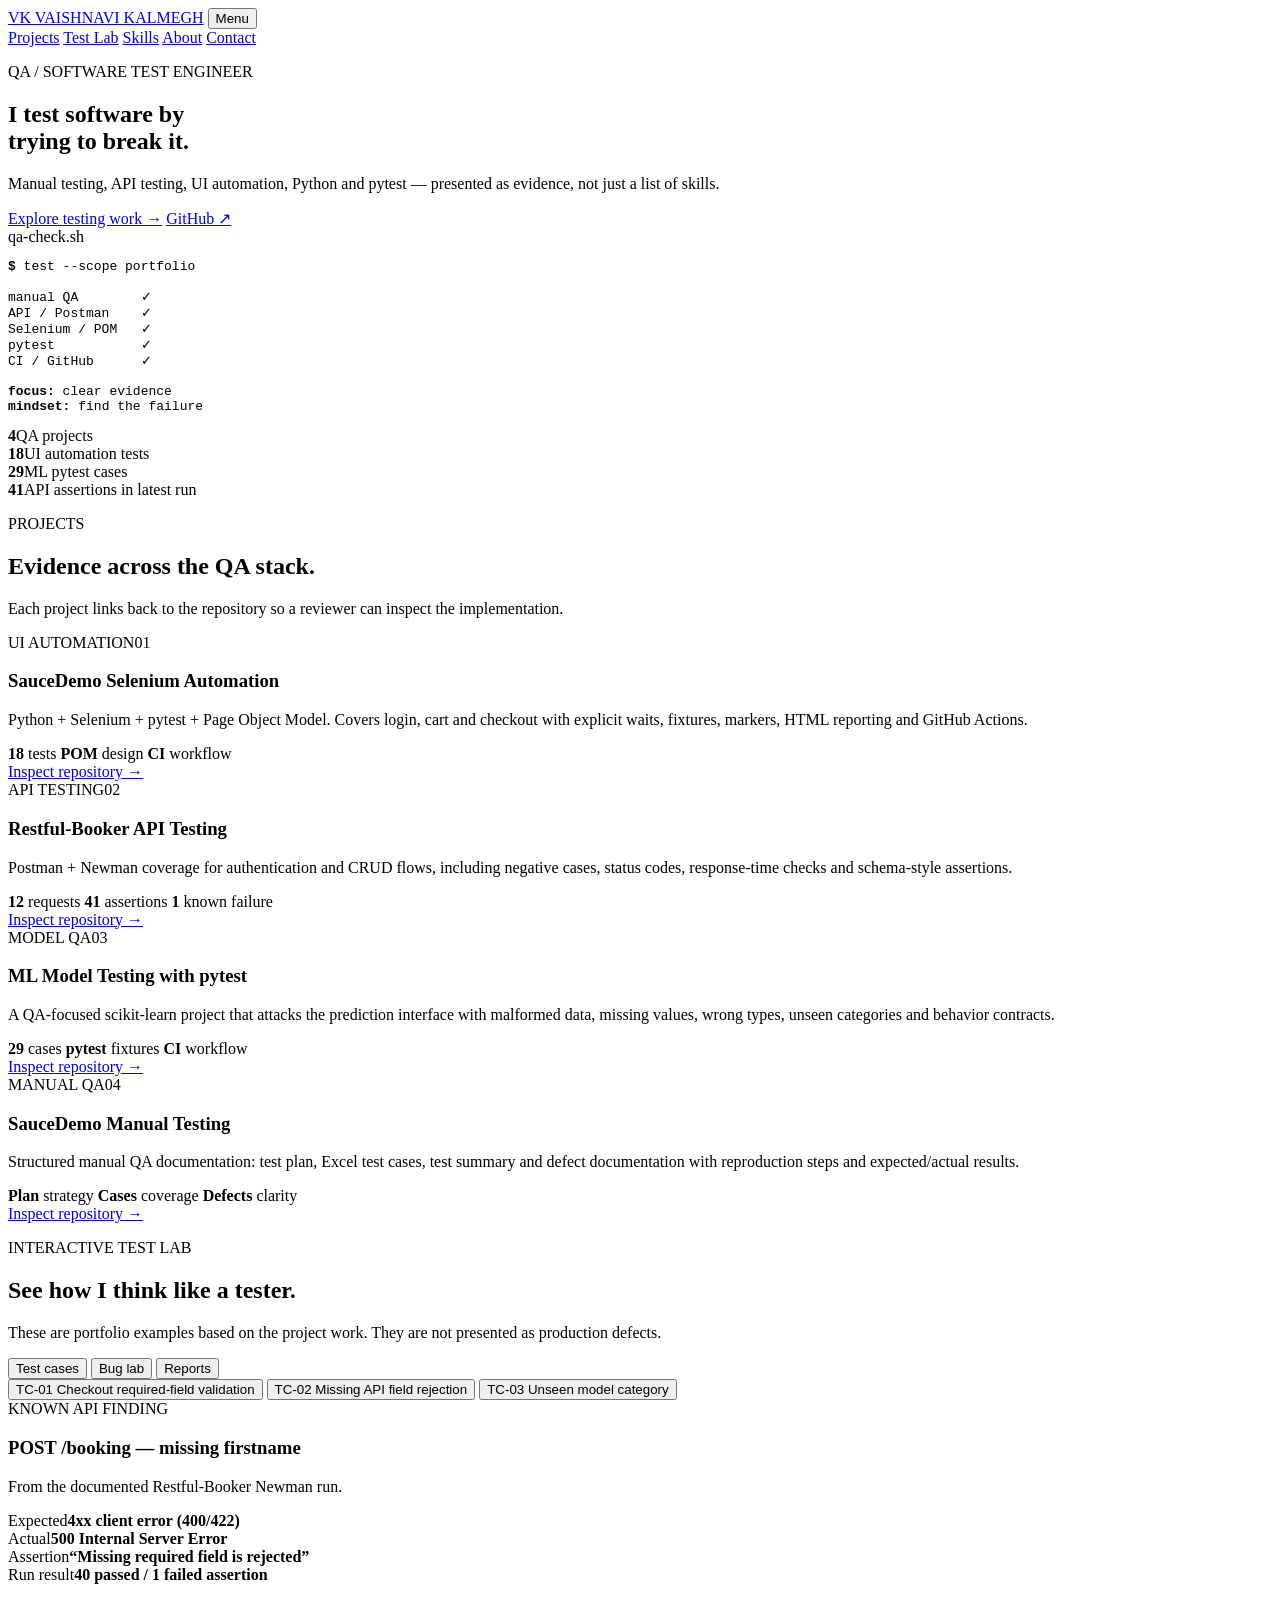
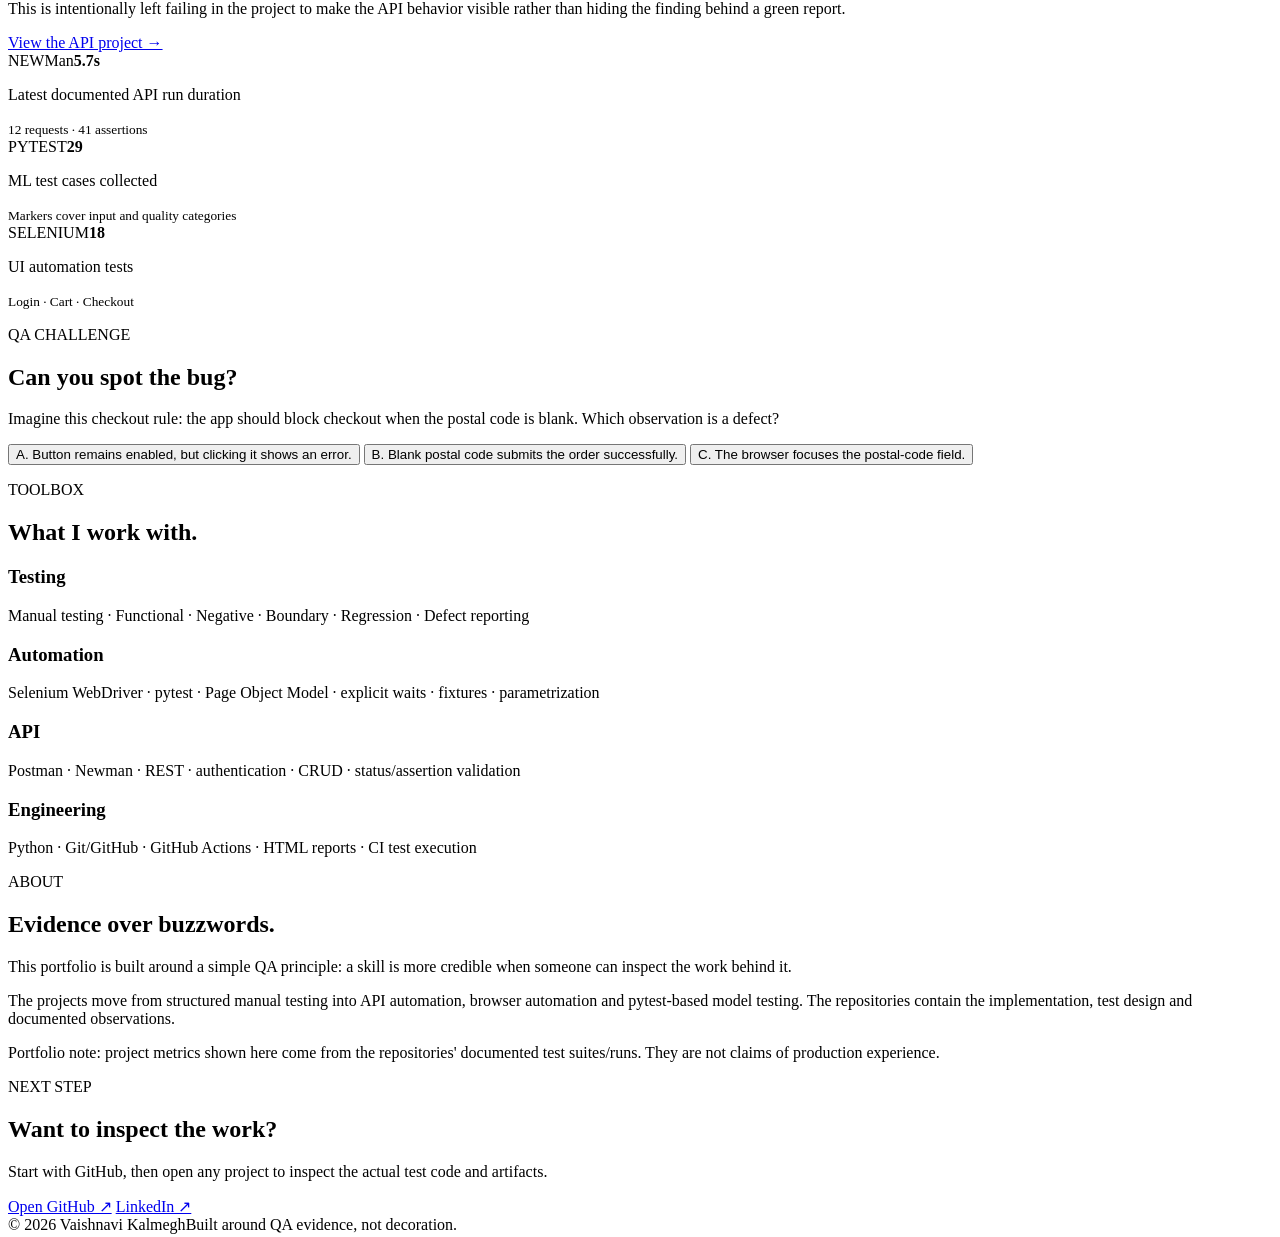
==== index.html @ 083895dd "Build interactive QA portfolio: add index.html" ====
<!doctype html>
<html lang="en">
<head>
  <meta charset="utf-8">
  <meta name="viewport" content="width=device-width, initial-scale=1">
  <meta name="description" content="Vaishnavi Kalmegh — QA / Software Test Engineer portfolio. Manual testing, API testing, Selenium, Python and pytest.">
  <title>Vaishnavi Kalmegh | QA Engineer</title>
  <link rel="stylesheet" href="styles.css">
</head>
<body>
  <header class="site-header">
    <a class="brand" href="#top" aria-label="Vaishnavi Kalmegh home"><span>VK</span> VAISHNAVI KALMEGH</a>
    <button class="nav-toggle" aria-expanded="false" aria-controls="nav">Menu</button>
    <nav id="nav" class="nav">
      <a href="#projects">Projects</a>
      <a href="#test-lab">Test Lab</a>
      <a href="#skills">Skills</a>
      <a href="#about">About</a>
      <a href="#contact">Contact</a>
    </nav>
  </header>

  <main id="top">
    <section class="hero section">
      <div class="hero-copy">
        <p class="eyebrow">QA / SOFTWARE TEST ENGINEER</p>
        <h1>I test software by<br><span>trying to break it.</span></h1>
        <p class="lead">Manual testing, API testing, UI automation, Python and pytest — presented as evidence, not just a list of skills.</p>
        <div class="actions">
          <a class="btn primary" href="#projects">Explore testing work <span>→</span></a>
          <a class="btn ghost" href="https://github.com/vaishnavi-kalmegh" target="_blank" rel="noreferrer">GitHub ↗</a>
        </div>
      </div>
      <div class="terminal-card">
        <div class="terminal-bar"><i></i><i></i><i></i><span>qa-check.sh</span></div>
        <pre><code><b>$</b> test --scope portfolio

manual QA        ✓
API / Postman    ✓
Selenium / POM   ✓
pytest           ✓
CI / GitHub      ✓

<b>focus:</b> clear evidence
<b>mindset:</b> find the failure</code></pre>
      </div>
    </section>

    <section class="stats section" aria-label="Portfolio metrics">
      <div class="stat"><strong>4</strong><span>QA projects</span></div>
      <div class="stat"><strong>18</strong><span>UI automation tests</span></div>
      <div class="stat"><strong>29</strong><span>ML pytest cases</span></div>
      <div class="stat"><strong>41</strong><span>API assertions in latest run</span></div>
    </section>

    <section id="projects" class="section">
      <div class="section-heading">
        <div><p class="eyebrow">PROJECTS</p><h2>Evidence across the QA stack.</h2></div>
        <p>Each project links back to the repository so a reviewer can inspect the implementation.</p>
      </div>
      <div class="project-grid">
        <article class="project-card featured">
          <div class="card-top"><span class="tag">UI AUTOMATION</span><span class="number">01</span></div>
          <h3>SauceDemo Selenium Automation</h3>
          <p>Python + Selenium + pytest + Page Object Model. Covers login, cart and checkout with explicit waits, fixtures, markers, HTML reporting and GitHub Actions.</p>
          <div class="mini-metrics"><b>18</b> tests <b>POM</b> design <b>CI</b> workflow</div>
          <a href="https://github.com/vaishnavi-kalmegh/saucedemo-selenium-automation" target="_blank" rel="noreferrer">Inspect repository →</a>
        </article>
        <article class="project-card">
          <div class="card-top"><span class="tag">API TESTING</span><span class="number">02</span></div>
          <h3>Restful-Booker API Testing</h3>
          <p>Postman + Newman coverage for authentication and CRUD flows, including negative cases, status codes, response-time checks and schema-style assertions.</p>
          <div class="mini-metrics"><b>12</b> requests <b>41</b> assertions <b>1</b> known failure</div>
          <a href="https://github.com/vaishnavi-kalmegh/restful-booker-api-testing" target="_blank" rel="noreferrer">Inspect repository →</a>
        </article>
        <article class="project-card">
          <div class="card-top"><span class="tag">MODEL QA</span><span class="number">03</span></div>
          <h3>ML Model Testing with pytest</h3>
          <p>A QA-focused scikit-learn project that attacks the prediction interface with malformed data, missing values, wrong types, unseen categories and behavior contracts.</p>
          <div class="mini-metrics"><b>29</b> cases <b>pytest</b> fixtures <b>CI</b> workflow</div>
          <a href="https://github.com/vaishnavi-kalmegh/ml-model-testing-pytest" target="_blank" rel="noreferrer">Inspect repository →</a>
        </article>
        <article class="project-card">
          <div class="card-top"><span class="tag">MANUAL QA</span><span class="number">04</span></div>
          <h3>SauceDemo Manual Testing</h3>
          <p>Structured manual QA documentation: test plan, Excel test cases, test summary and defect documentation with reproduction steps and expected/actual results.</p>
          <div class="mini-metrics"><b>Plan</b> strategy <b>Cases</b> coverage <b>Defects</b> clarity</div>
          <a href="https://github.com/vaishnavi-kalmegh/saucedemo-manual-testing" target="_blank" rel="noreferrer">Inspect repository →</a>
        </article>
      </div>
    </section>

    <section id="test-lab" class="section lab">
      <div class="section-heading">
        <div><p class="eyebrow">INTERACTIVE TEST LAB</p><h2>See how I think like a tester.</h2></div>
        <p>These are portfolio examples based on the project work. They are not presented as production defects.</p>
      </div>
      <div class="lab-controls" role="tablist" aria-label="Test lab categories">
        <button class="lab-tab active" data-panel="cases" role="tab" aria-selected="true">Test cases</button>
        <button class="lab-tab" data-panel="bugs" role="tab" aria-selected="false">Bug lab</button>
        <button class="lab-tab" data-panel="reports" role="tab" aria-selected="false">Reports</button>
      </div>
      <div id="cases" class="lab-panel active" role="tabpanel">
        <div class="case-layout">
          <div class="case-list">
            <button class="case-item active" data-case="checkout"><span>TC-01</span> Checkout required-field validation</button>
            <button class="case-item" data-case="api"><span>TC-02</span> Missing API field rejection</button>
            <button class="case-item" data-case="unseen"><span>TC-03</span> Unseen model category</button>
          </div>
          <div class="case-detail" id="case-detail"></div>
        </div>
      </div>
      <div id="bugs" class="lab-panel" role="tabpanel">
        <div class="bug-card">
          <div class="severity">KNOWN API FINDING</div>
          <h3>POST /booking — missing firstname</h3>
          <p class="muted">From the documented Restful-Booker Newman run.</p>
          <div class="bug-grid">
            <div><span>Expected</span><strong>4xx client error (400/422)</strong></div>
            <div><span>Actual</span><strong>500 Internal Server Error</strong></div>
            <div><span>Assertion</span><strong>“Missing required field is rejected”</strong></div>
            <div><span>Run result</span><strong>40 passed / 1 failed assertion</strong></div>
          </div>
          <p>This is intentionally left failing in the project to make the API behavior visible rather than hiding the finding behind a green report.</p>
          <a href="https://github.com/vaishnavi-kalmegh/restful-booker-api-testing" target="_blank" rel="noreferrer">View the API project →</a>
        </div>
      </div>
      <div id="reports" class="lab-panel" role="tabpanel">
        <div class="report-grid">
          <div class="report-card"><span class="tag">NEWMan</span><strong>5.7s</strong><p>Latest documented API run duration</p><small>12 requests · 41 assertions</small></div>
          <div class="report-card"><span class="tag">PYTEST</span><strong>29</strong><p>ML test cases collected</p><small>Markers cover input and quality categories</small></div>
          <div class="report-card"><span class="tag">SELENIUM</span><strong>18</strong><p>UI automation tests</p><small>Login · Cart · Checkout</small></div>
        </div>
      </div>
    </section>

    <section id="challenge" class="section challenge">
      <div class="challenge-copy">
        <p class="eyebrow">QA CHALLENGE</p>
        <h2>Can you spot the bug?</h2>
        <p>Imagine this checkout rule: the app should block checkout when the postal code is blank. Which observation is a defect?</p>
      </div>
      <div class="challenge-box">
        <button class="choice" data-answer="wrong">A. Button remains enabled, but clicking it shows an error.</button>
        <button class="choice" data-answer="right">B. Blank postal code submits the order successfully.</button>
        <button class="choice" data-answer="wrong">C. The browser focuses the postal-code field.</button>
        <div id="challenge-result" class="challenge-result" aria-live="polite"></div>
      </div>
    </section>

    <section id="skills" class="section skills">
      <div class="section-heading"><div><p class="eyebrow">TOOLBOX</p><h2>What I work with.</h2></div></div>
      <div class="skill-grid">
        <div><h3>Testing</h3><p>Manual testing · Functional · Negative · Boundary · Regression · Defect reporting</p></div>
        <div><h3>Automation</h3><p>Selenium WebDriver · pytest · Page Object Model · explicit waits · fixtures · parametrization</p></div>
        <div><h3>API</h3><p>Postman · Newman · REST · authentication · CRUD · status/assertion validation</p></div>
        <div><h3>Engineering</h3><p>Python · Git/GitHub · GitHub Actions · HTML reports · CI test execution</p></div>
      </div>
    </section>

    <section id="about" class="section about">
      <div><p class="eyebrow">ABOUT</p><h2>Evidence over buzzwords.</h2></div>
      <div class="about-copy">
        <p>This portfolio is built around a simple QA principle: a skill is more credible when someone can inspect the work behind it.</p>
        <p>The projects move from structured manual testing into API automation, browser automation and pytest-based model testing. The repositories contain the implementation, test design and documented observations.</p>
        <p class="note">Portfolio note: project metrics shown here come from the repositories' documented test suites/runs. They are not claims of production experience.</p>
      </div>
    </section>

    <section id="contact" class="section contact">
      <p class="eyebrow">NEXT STEP</p>
      <h2>Want to inspect the work?</h2>
      <p>Start with GitHub, then open any project to inspect the actual test code and artifacts.</p>
      <div class="actions">
        <a class="btn primary" href="https://github.com/vaishnavi-kalmegh" target="_blank" rel="noreferrer">Open GitHub ↗</a>
        <a class="btn ghost" href="https://www.linkedin.com/in/vaishnavi-kalmegh" target="_blank" rel="noreferrer">LinkedIn ↗</a>
      </div>
    </section>
  </main>

  <footer><span>© 2026 Vaishnavi Kalmegh</span><span>Built around QA evidence, not decoration.</span></footer>
  <script src="script.js"></script>
</body>
</html>
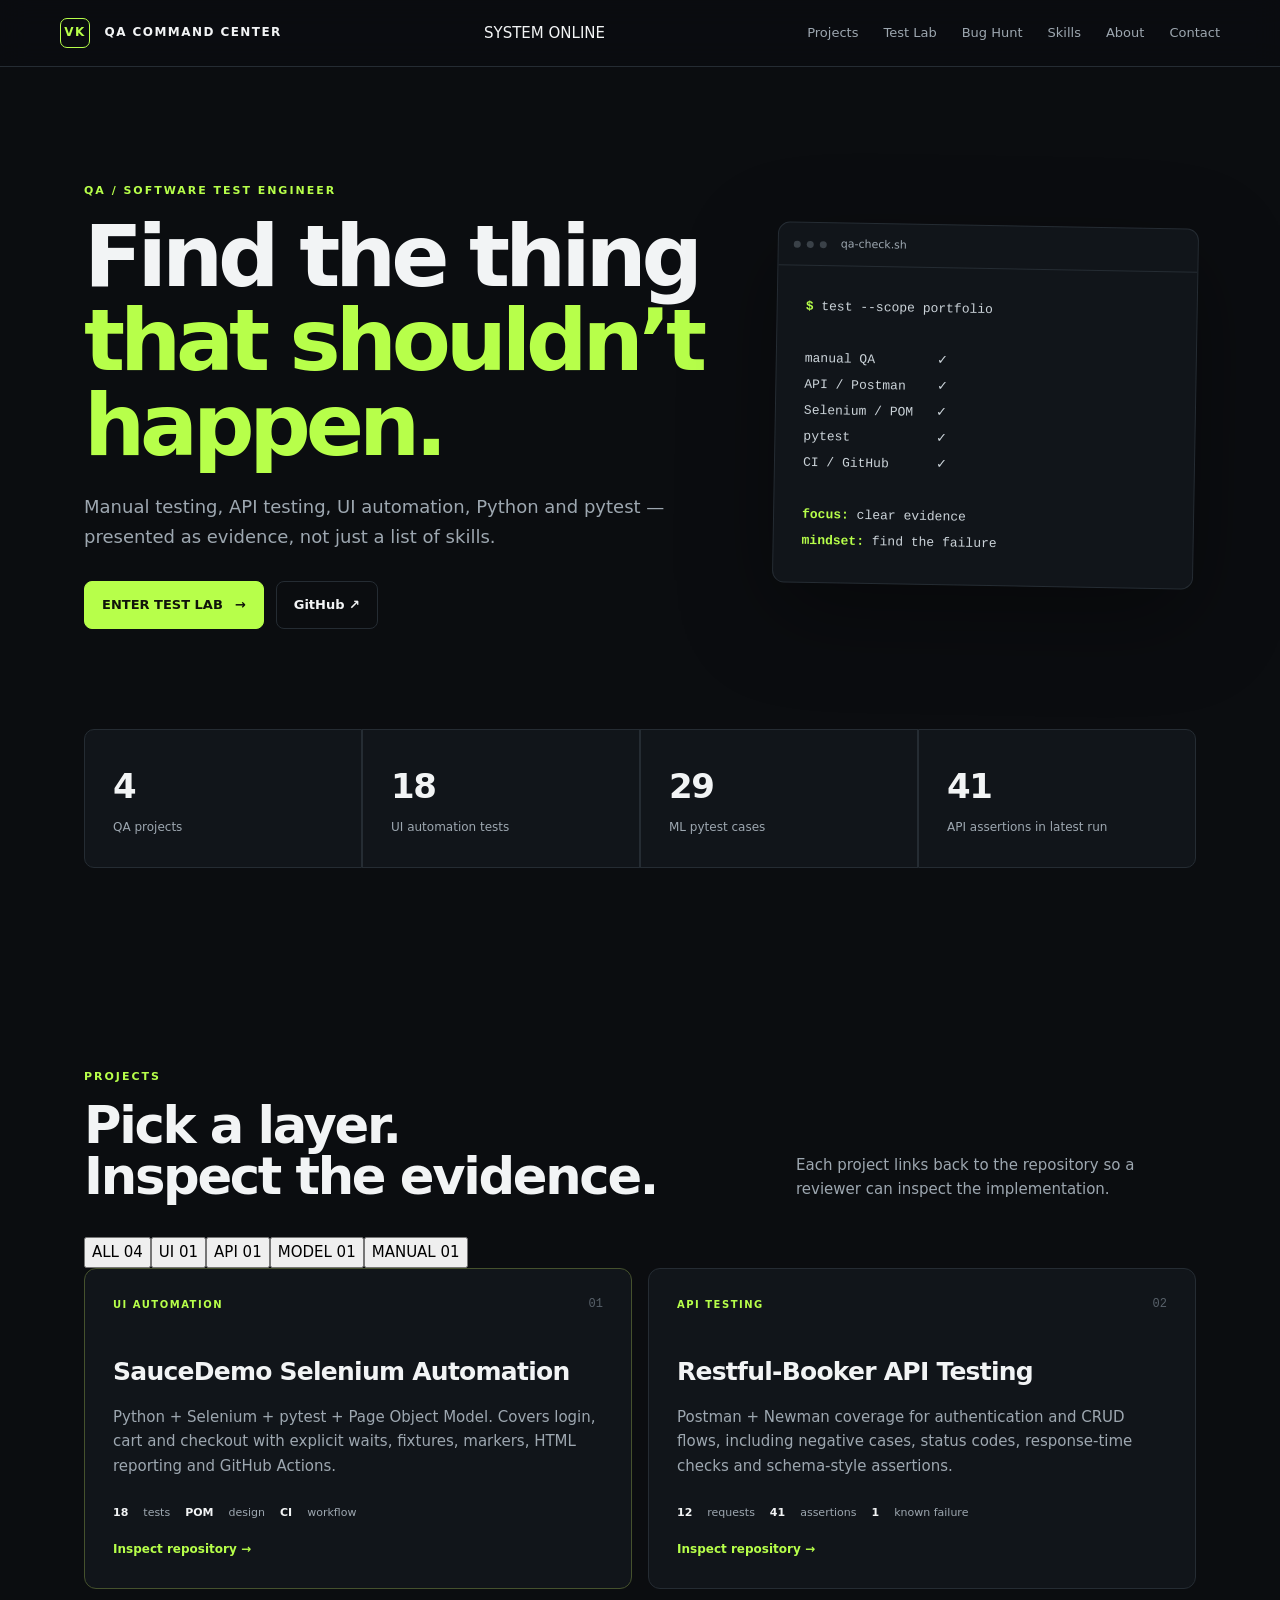
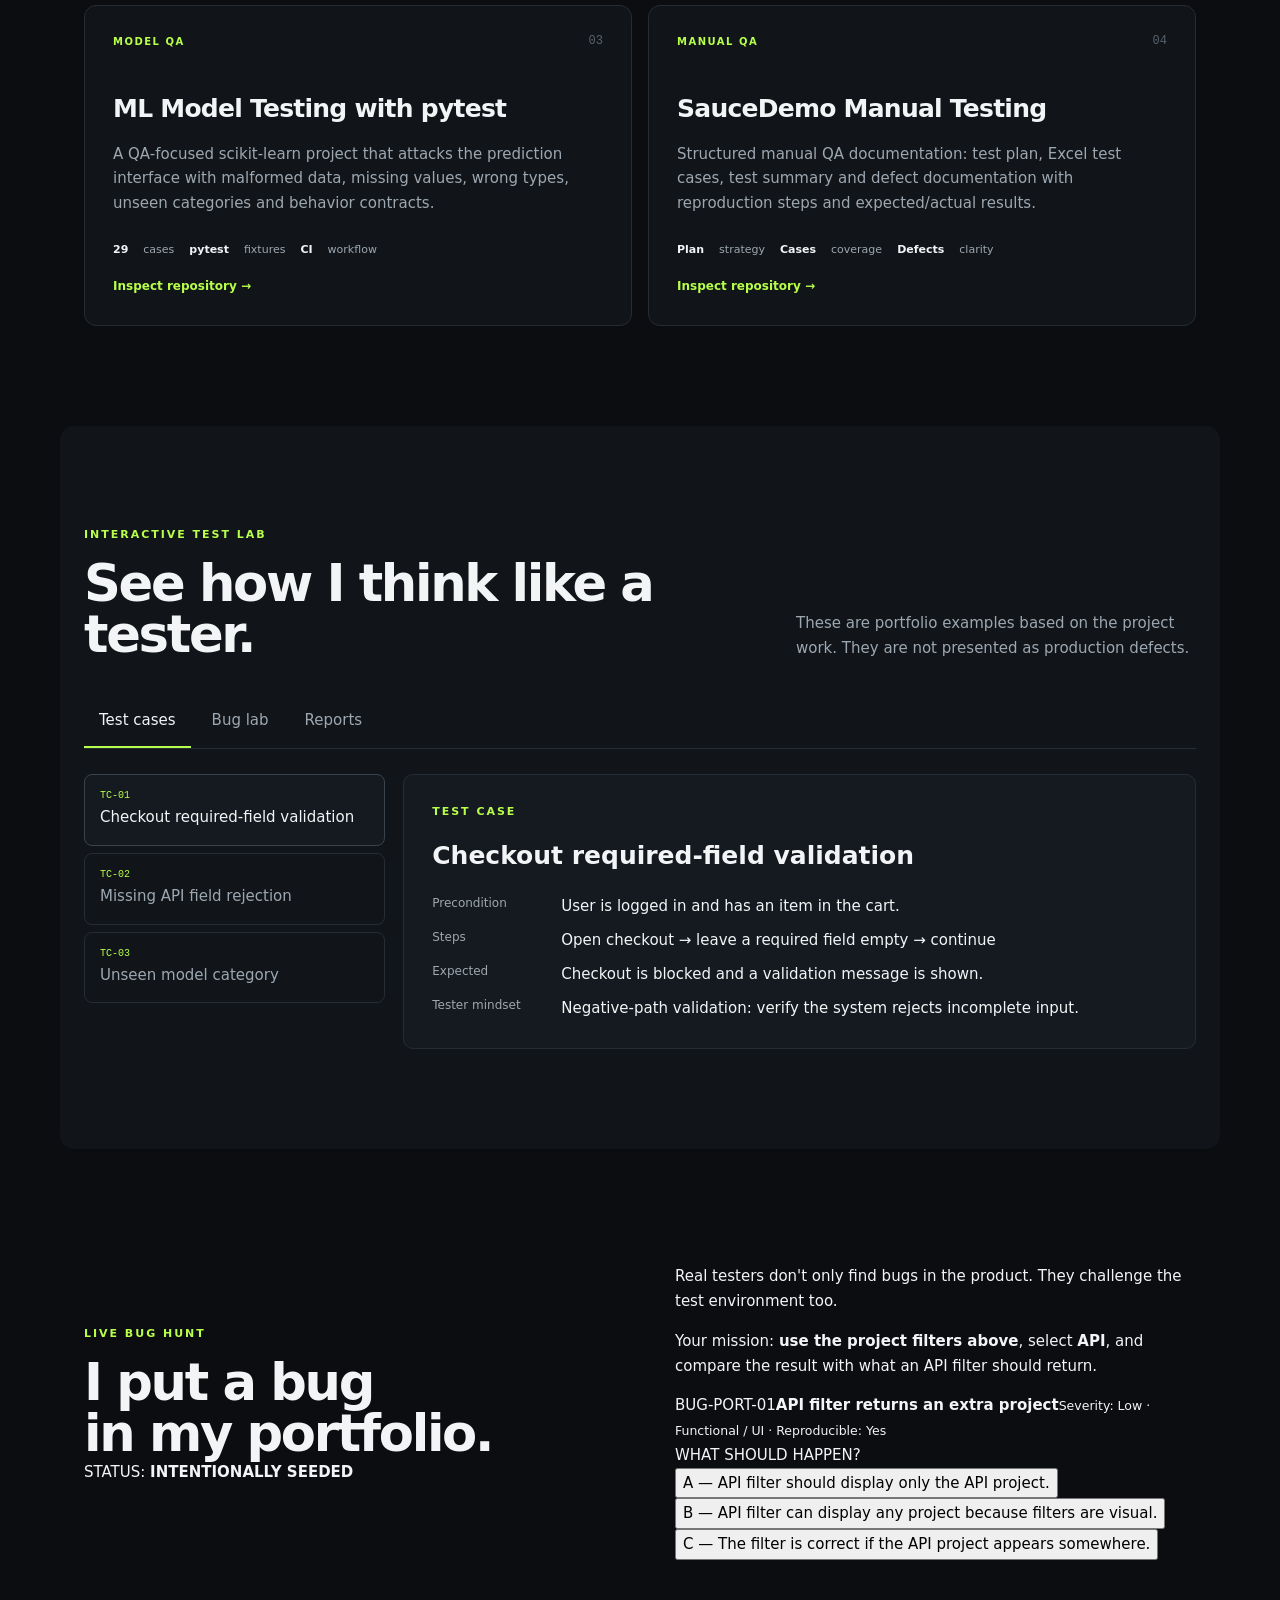
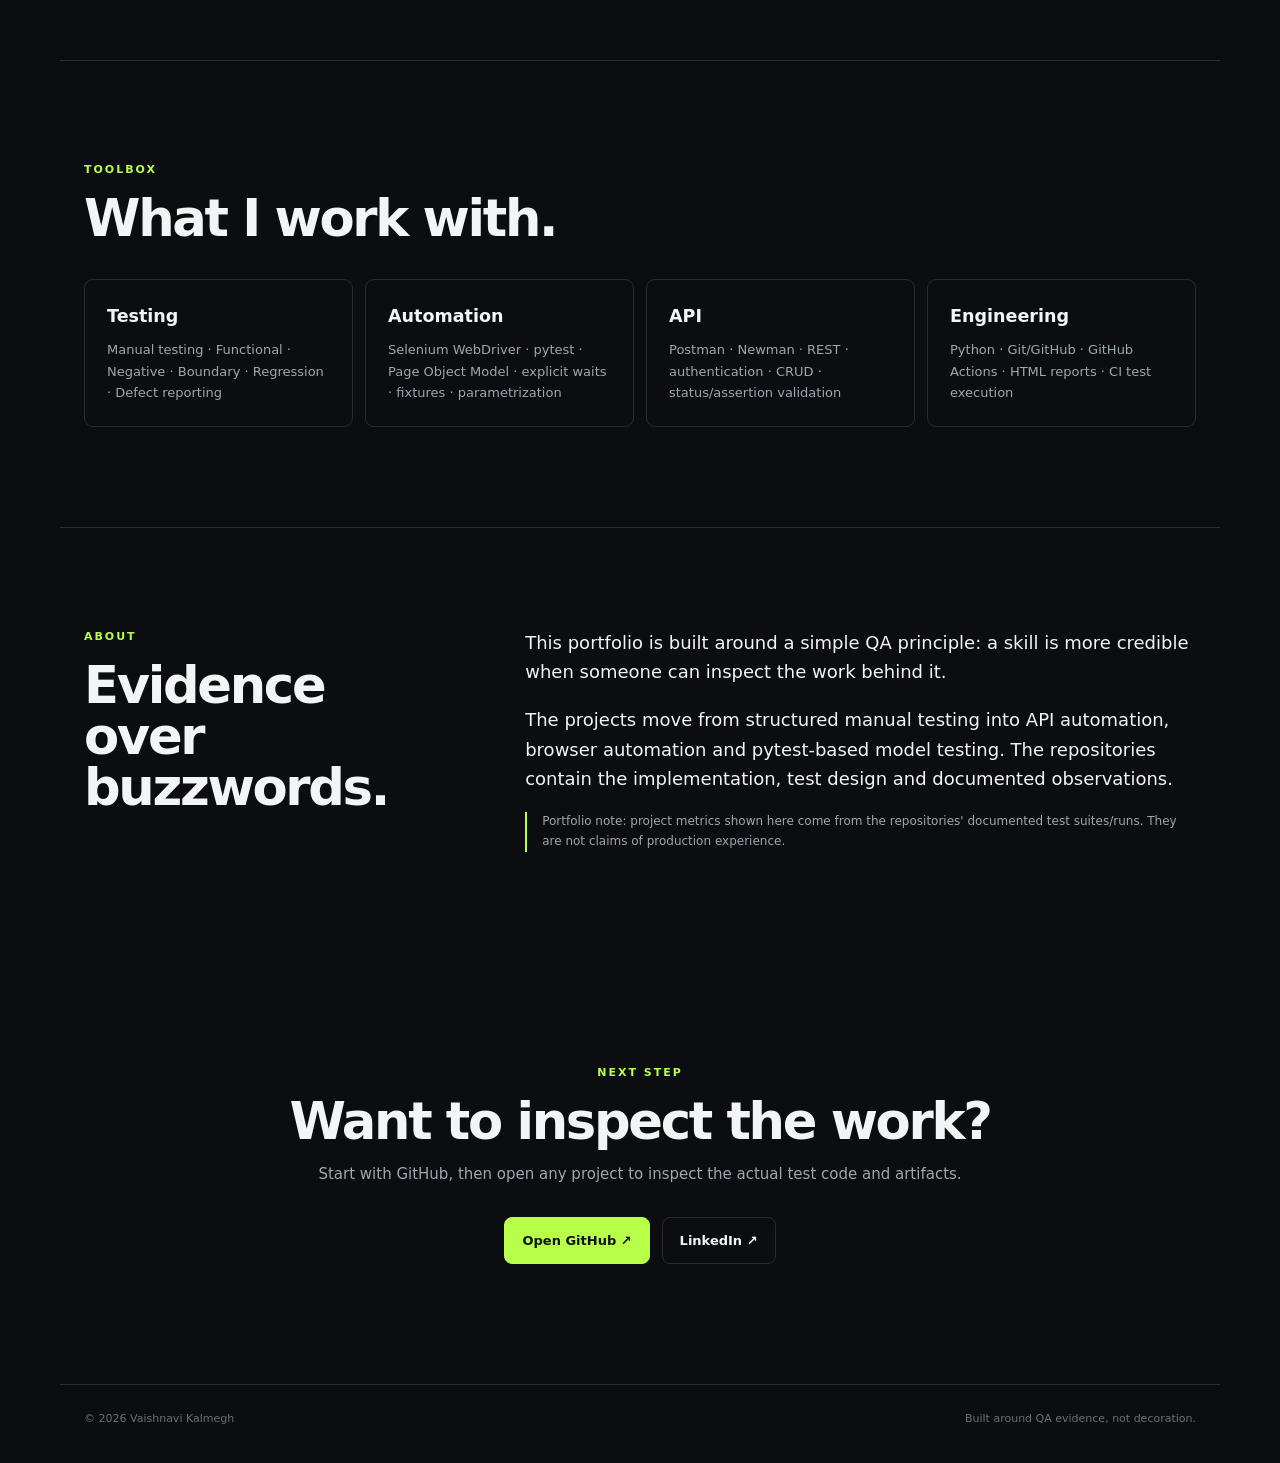
==== commit 40edba12: "Turn portfolio into interactive QA command center" ====
--- a/index.html
+++ b/index.html
@@ -4,16 +4,16 @@
   <meta charset="utf-8">
   <meta name="viewport" content="width=device-width, initial-scale=1">
   <meta name="description" content="Vaishnavi Kalmegh — QA / Software Test Engineer portfolio. Manual testing, API testing, Selenium, Python and pytest.">
-  <title>Vaishnavi Kalmegh | QA Engineer</title>
+  <title>VK // QA Command Center</title><link rel="preconnect" href="https://fonts.googleapis.com"><link rel="preconnect" href="https://fonts.gstatic.com" crossorigin><link href="https://fonts.googleapis.com/css2?family=IBM+Plex+Mono:wght@400;500;600&family=Space+Grotesk:wght@400;500;600;700&display=swap" rel="stylesheet">
   <link rel="stylesheet" href="styles.css">
 </head>
 <body>
   <header class="site-header">
-    <a class="brand" href="#top" aria-label="Vaishnavi Kalmegh home"><span>VK</span> VAISHNAVI KALMEGH</a>
+    <a class="brand" href="#top" aria-label="Vaishnavi Kalmegh home"><span>VK</span> QA COMMAND CENTER</a><div class="status"><i></i> SYSTEM ONLINE</div>
     <button class="nav-toggle" aria-expanded="false" aria-controls="nav">Menu</button>
     <nav id="nav" class="nav">
       <a href="#projects">Projects</a>
-      <a href="#test-lab">Test Lab</a>
+      <a href="#test-lab">Test Lab</a><a href="#bug-hunt">Bug Hunt</a>
       <a href="#skills">Skills</a>
       <a href="#about">About</a>
       <a href="#contact">Contact</a>
@@ -24,10 +24,10 @@
     <section class="hero section">
       <div class="hero-copy">
         <p class="eyebrow">QA / SOFTWARE TEST ENGINEER</p>
-        <h1>I test software by<br><span>trying to break it.</span></h1>
+        <h1>Find the thing<br><span>that shouldn’t happen.</span></h1>
         <p class="lead">Manual testing, API testing, UI automation, Python and pytest — presented as evidence, not just a list of skills.</p>
         <div class="actions">
-          <a class="btn primary" href="#projects">Explore testing work <span>→</span></a>
+          <a class="btn primary" href="#projects">ENTER TEST LAB <span>→</span></a>
           <a class="btn ghost" href="https://github.com/vaishnavi-kalmegh" target="_blank" rel="noreferrer">GitHub ↗</a>
         </div>
       </div>
@@ -55,10 +55,10 @@
 
     <section id="projects" class="section">
       <div class="section-heading">
-        <div><p class="eyebrow">PROJECTS</p><h2>Evidence across the QA stack.</h2></div>
+        <div><p class="eyebrow">PROJECTS</p><h2>Pick a layer.<br>Inspect the evidence.</h2></div>
         <p>Each project links back to the repository so a reviewer can inspect the implementation.</p>
       </div>
-      <div class="project-grid">
+      <div class="filters"><button class="filter active" data-filter="all">ALL <span>04</span></button><button class="filter" data-filter="ui">UI <span>01</span></button><button class="filter" data-filter="api">API <span>01</span></button><button class="filter" data-filter="model">MODEL <span>01</span></button><button class="filter" data-filter="manual">MANUAL <span>01</span></button></div><div class="project-grid">
         <article class="project-card featured">
           <div class="card-top"><span class="tag">UI AUTOMATION</span><span class="number">01</span></div>
           <h3>SauceDemo Selenium Automation</h3>
@@ -134,18 +134,9 @@
       </div>
     </section>
 
-    <section id="challenge" class="section challenge">
-      <div class="challenge-copy">
-        <p class="eyebrow">QA CHALLENGE</p>
-        <h2>Can you spot the bug?</h2>
-        <p>Imagine this checkout rule: the app should block checkout when the postal code is blank. Which observation is a defect?</p>
-      </div>
-      <div class="challenge-box">
-        <button class="choice" data-answer="wrong">A. Button remains enabled, but clicking it shows an error.</button>
-        <button class="choice" data-answer="right">B. Blank postal code submits the order successfully.</button>
-        <button class="choice" data-answer="wrong">C. The browser focuses the postal-code field.</button>
-        <div id="challenge-result" class="challenge-result" aria-live="polite"></div>
-      </div>
+    <section id="bug-hunt" class="section challenge bug-hunt">
+      <div class="bug-head"><div><p class="eyebrow">LIVE BUG HUNT</p><h2>I put a bug<br>in my portfolio.</h2></div><div class="bug-label">STATUS: <b>INTENTIONALLY SEEDED</b></div></div>
+      <div class="hunt-layout"><div class="hunt-brief"><p>Real testers don't only find bugs in the product. They challenge the test environment too.</p><p>Your mission: <b>use the project filters above</b>, select <b>API</b>, and compare the result with what an API filter should return.</p><div class="bug-ticket"><span>BUG-PORT-01</span><strong>API filter returns an extra project</strong><small>Severity: Low · Functional / UI · Reproducible: Yes</small></div></div><div class="hunt-quiz"><div class="quiz-label">WHAT SHOULD HAPPEN?</div><button class="quiz-choice" data-choice="a">A — API filter should display only the API project.</button><button class="quiz-choice" data-choice="b">B — API filter can display any project because filters are visual.</button><button class="quiz-choice" data-choice="c">C — The filter is correct if the API project appears somewhere.</button><div id="quiz-result" class="quiz-result" aria-live="polite"></div></div></div>
     </section>
 
     <section id="skills" class="section skills">
--- a/styles.css
+++ b/styles.css
@@ -0,0 +1 @@
+:root{--bg:#0b0d10;--panel:#11151a;--panel2:#151a20;--text:#f2f4f5;--muted:#9da7b0;--line:#252c33;--accent:#b7ff4a;--accent2:#7fe5ff;--danger:#ff7b7b;--max:1160px}*{box-sizing:border-box}html{scroll-behavior:smooth}body{margin:0;background:var(--bg);color:var(--text);font:15px/1.65 Inter,ui-sans-serif,system-ui,-apple-system,BlinkMacSystemFont,"Segoe UI",sans-serif}a{color:inherit;text-decoration:none}button{font:inherit}site-header{}.site-header{position:sticky;top:0;z-index:20;display:flex;align-items:center;justify-content:space-between;padding:18px max(24px,calc((100% - var(--max))/2));background:rgba(11,13,16,.88);backdrop-filter:blur(14px);border-bottom:1px solid var(--line)}.brand{font-size:12px;font-weight:800;letter-spacing:.12em}.brand span{display:inline-grid;place-items:center;width:30px;height:30px;margin-right:9px;border:1px solid var(--accent);color:var(--accent);border-radius:7px}.nav{display:flex;gap:25px}.nav a{color:var(--muted);font-size:13px}.nav a:hover{color:var(--text)}.nav-toggle{display:none;background:none;color:var(--text);border:1px solid var(--line);padding:7px 10px;border-radius:7px}.section{max-width:var(--max);margin:auto;padding:100px 24px}.hero{min-height:650px;display:grid;grid-template-columns:1.2fr .8fr;gap:60px;align-items:center;padding-top:115px}.eyebrow{margin:0 0 14px;color:var(--accent);font-size:11px;font-weight:800;letter-spacing:.18em}.hero h1{font-size:clamp(50px,7vw,86px);line-height:.98;letter-spacing:-.06em;margin:0 0 25px}.hero h1 span{color:var(--accent)}.lead{max-width:650px;color:var(--muted);font-size:18px}.actions{display:flex;gap:12px;flex-wrap:wrap;margin-top:30px}.btn{display:inline-flex;align-items:center;gap:12px;border:1px solid var(--line);padding:12px 17px;border-radius:8px;font-weight:700;font-size:13px}.btn.primary{background:var(--accent);color:#10140a;border-color:var(--accent)}.btn.ghost:hover{border-color:var(--accent);color:var(--accent)}.terminal-card{border:1px solid var(--line);background:var(--panel);border-radius:12px;box-shadow:0 30px 90px rgba(0,0,0,.35);overflow:hidden;transform:rotate(1deg)}.terminal-bar{display:flex;align-items:center;gap:6px;padding:12px 15px;border-bottom:1px solid var(--line);color:var(--muted);font-size:11px}.terminal-bar i{width:7px;height:7px;border-radius:50%;background:#3a4148}.terminal-bar span{margin-left:8px}.terminal-card pre{margin:0;padding:28px;color:#cbd3d9;font:13px/2 "SFMono-Regular",Consolas,monospace}.terminal-card b{color:var(--accent)}.stats{display:grid;grid-template-columns:repeat(4,1fr);padding-top:0}.stat{padding:28px;border:1px solid var(--line);background:var(--panel)}.stat:first-child{border-radius:10px 0 0 10px}.stat:last-child{border-radius:0 10px 10px 0}.stat strong{display:block;font-size:34px;letter-spacing:-.04em}.stat span{color:var(--muted);font-size:12px}.section-heading{display:flex;justify-content:space-between;gap:40px;align-items:end;margin-bottom:35px}.section-heading h2,.about h2,.contact h2,.challenge h2{font-size:clamp(34px,4vw,52px);line-height:1;letter-spacing:-.045em;margin:0}.section-heading>p{max-width:400px;color:var(--muted);margin:0}.project-grid{display:grid;grid-template-columns:repeat(2,1fr);gap:16px}.project-card{background:var(--panel);border:1px solid var(--line);border-radius:12px;padding:28px;min-height:300px;display:flex;flex-direction:column}.project-card:hover{border-color:#3b444d;transform:translateY(-2px);transition:.2s}.project-card.featured{border-color:#45512d}.card-top{display:flex;justify-content:space-between}.tag{font-size:10px;letter-spacing:.15em;color:var(--accent);font-weight:800}.number{color:#58616a;font:12px monospace}.project-card h3{font-size:25px;letter-spacing:-.03em;margin:38px 0 12px}.project-card p{color:var(--muted);margin:0}.mini-metrics{display:flex;gap:15px;flex-wrap:wrap;margin-top:auto;padding-top:25px;color:var(--muted);font-size:11px}.mini-metrics b{color:var(--text)}.project-card>a{margin-top:18px;color:var(--accent);font-size:12px;font-weight:800}.lab{background:var(--panel);border-radius:14px}.lab-controls{display:flex;gap:6px;border-bottom:1px solid var(--line);margin-bottom:25px}.lab-tab{border:0;background:none;color:var(--muted);padding:13px 15px;cursor:pointer;border-bottom:2px solid transparent}.lab-tab.active{color:var(--text);border-color:var(--accent)}.lab-panel{display:none}.lab-panel.active{display:block}.case-layout{display:grid;grid-template-columns:.38fr 1fr;gap:18px}.case-list{display:flex;flex-direction:column;gap:7px}.case-item{border:1px solid var(--line);background:transparent;color:var(--muted);padding:15px;text-align:left;border-radius:8px;cursor:pointer}.case-item.active,.case-item:hover{background:var(--panel2);color:var(--text);border-color:#3a434b}.case-item span{display:block;color:var(--accent);font:10px monospace;margin-bottom:4px}.case-detail{border:1px solid var(--line);background:var(--panel2);border-radius:10px;padding:28px}.case-detail h3{margin:0 0 18px;font-size:25px}.case-detail dl{display:grid;grid-template-columns:120px 1fr;gap:9px;margin:0}.case-detail dt{color:var(--muted);font-size:12px}.case-detail dd{margin:0}.bug-card{border:1px solid #513536;background:#171214;border-radius:10px;padding:30px}.severity{display:inline-block;color:var(--danger);font-size:10px;font-weight:800;letter-spacing:.14em}.bug-card h3{font-size:26px;margin:15px 0 5px}.muted,.bug-card p{color:var(--muted)}.bug-grid{display:grid;grid-template-columns:repeat(2,1fr);gap:1px;margin:25px 0;background:var(--line);border:1px solid var(--line)}.bug-grid div{background:var(--panel);padding:16px}.bug-grid span{display:block;color:var(--muted);font-size:10px;text-transform:uppercase;letter-spacing:.12em}.bug-grid strong{display:block;margin-top:5px}.bug-card a{color:var(--accent);font-weight:800;font-size:12px}.report-grid{display:grid;grid-template-columns:repeat(3,1fr);gap:12px}.report-card{border:1px solid var(--line);padding:24px;border-radius:9px;background:var(--panel2)}.report-card strong{display:block;font-size:40px;margin:25px 0 3px}.report-card p{margin:0}.report-card small{color:var(--muted)}.challenge{display:grid;grid-template-columns:1fr 1fr;gap:70px;align-items:center}.challenge-copy>p:not(.eyebrow){color:var(--muted);max-width:520px}.challenge-box{display:flex;flex-direction:column;gap:8px}.choice{padding:18px;border:1px solid var(--line);background:var(--panel);color:var(--text);border-radius:8px;text-align:left;cursor:pointer}.choice:hover{border-color:var(--accent)}.choice.correct{border-color:var(--accent);background:#141b0e}.choice.incorrect{border-color:var(--danger)}.challenge-result{min-height:25px;margin-top:10px;font-size:13px}.skills{border-top:1px solid var(--line);border-bottom:1px solid var(--line)}.skill-grid{display:grid;grid-template-columns:repeat(4,1fr);gap:12px}.skill-grid>div{padding:22px;border:1px solid var(--line);border-radius:9px}.skill-grid h3{margin:0 0 8px}.skill-grid p{color:var(--muted);margin:0;font-size:13px}.about{display:grid;grid-template-columns:.7fr 1.3fr;gap:80px}.about-copy{font-size:18px}.about-copy p{margin-top:0}.note{font-size:12px!important;color:var(--muted);border-left:2px solid var(--accent);padding-left:15px}.contact{text-align:center;padding-bottom:120px}.contact>p:not(.eyebrow){color:var(--muted)}.contact .actions{justify-content:center}footer{max-width:var(--max);margin:auto;padding:25px 24px 35px;border-top:1px solid var(--line);display:flex;justify-content:space-between;color:#66717a;font-size:11px}.reveal{opacity:0;transform:translateY(16px);transition:.6s}.reveal.visible{opacity:1;transform:none}@media(max-width:800px){.nav{display:none}.nav.open{display:flex;position:absolute;top:67px;left:0;right:0;padding:15px 24px;background:var(--bg);border-bottom:1px solid var(--line);flex-direction:column}.nav-toggle{display:block}.hero,.challenge,.about{grid-template-columns:1fr}.hero{padding-top:75px}.terminal-card{transform:none}.stats{grid-template-columns:repeat(2,1fr)}.stat:first-child,.stat:last-child{border-radius:0}.project-grid,.report-grid,.skill-grid{grid-template-columns:1fr}.case-layout{grid-template-columns:1fr}.section-heading{display:block}.section-heading>p{margin-top:15px}.bug-grid{grid-template-columns:1fr}footer{display:block}footer span{display:block;margin-top:5px}}@media(prefers-reduced-motion:reduce){html{scroll-behavior:auto}.project-card{transition:none}.reveal{transition:none}}
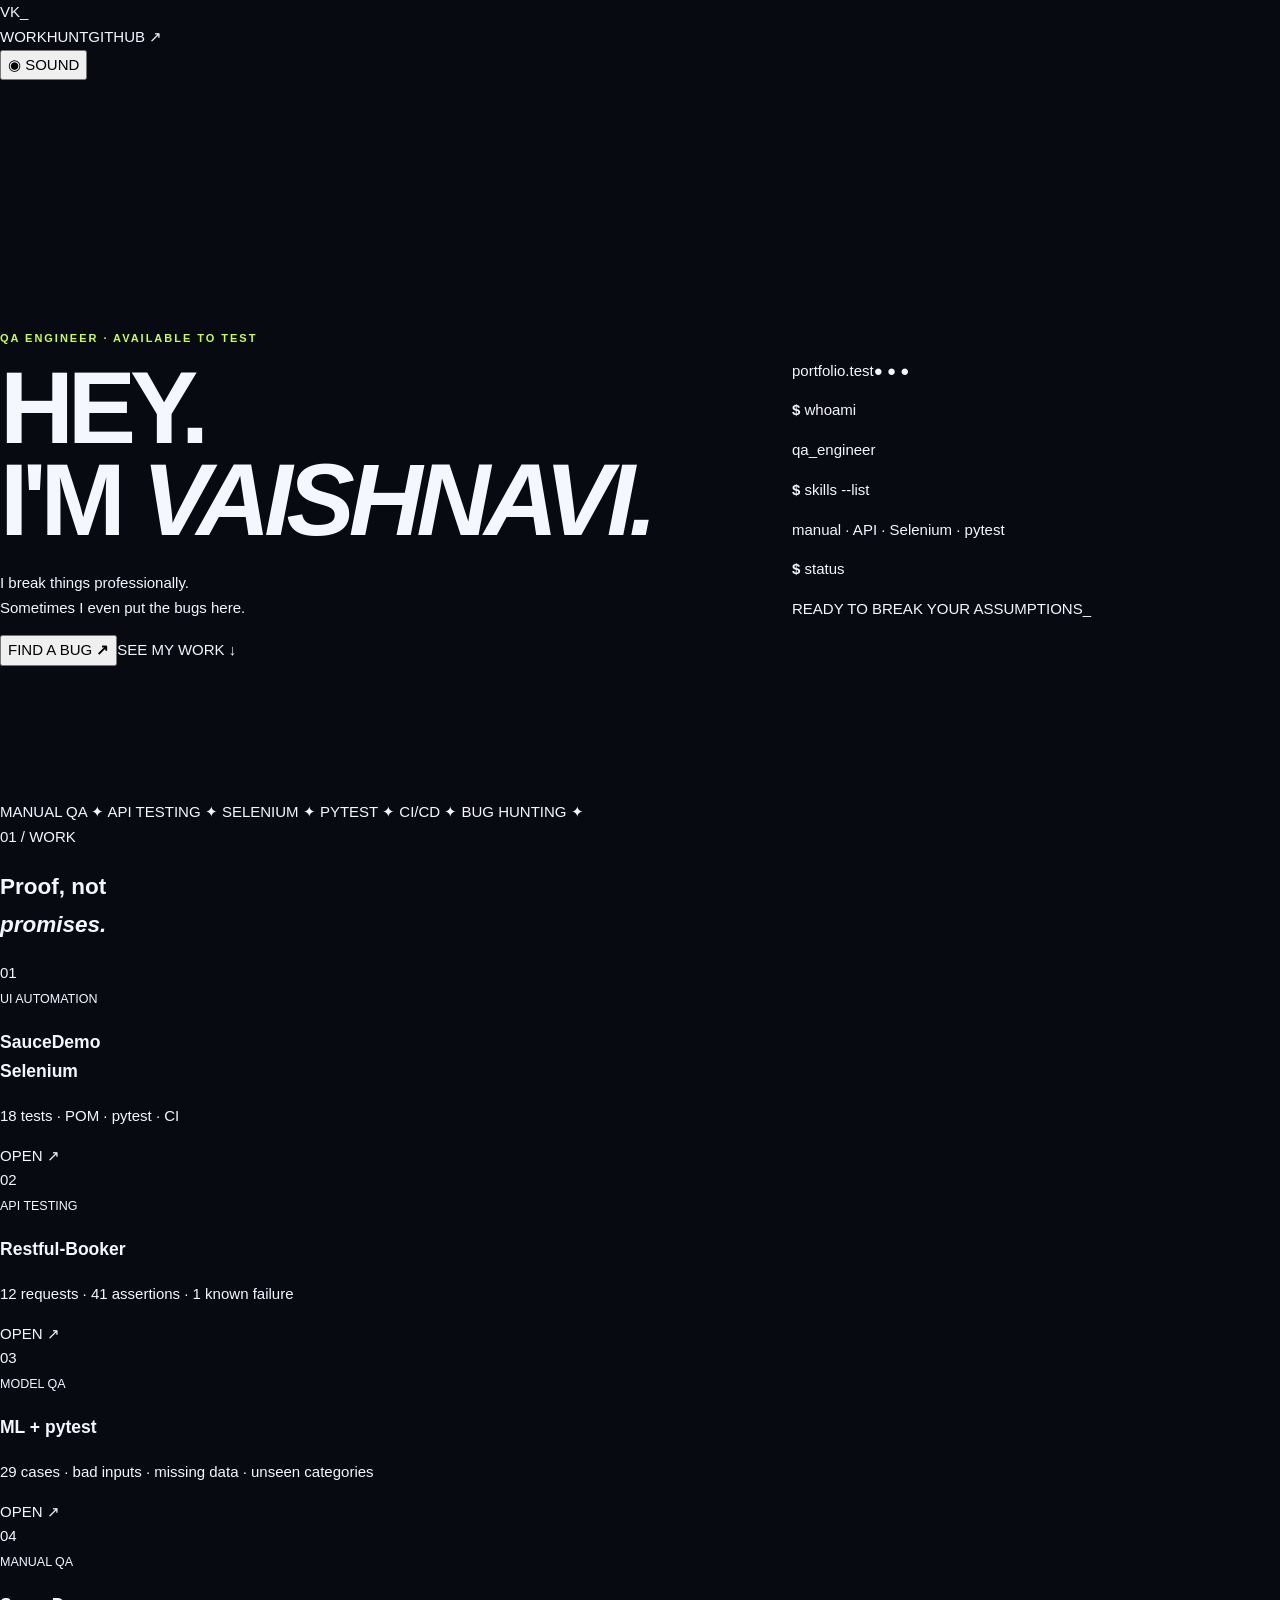
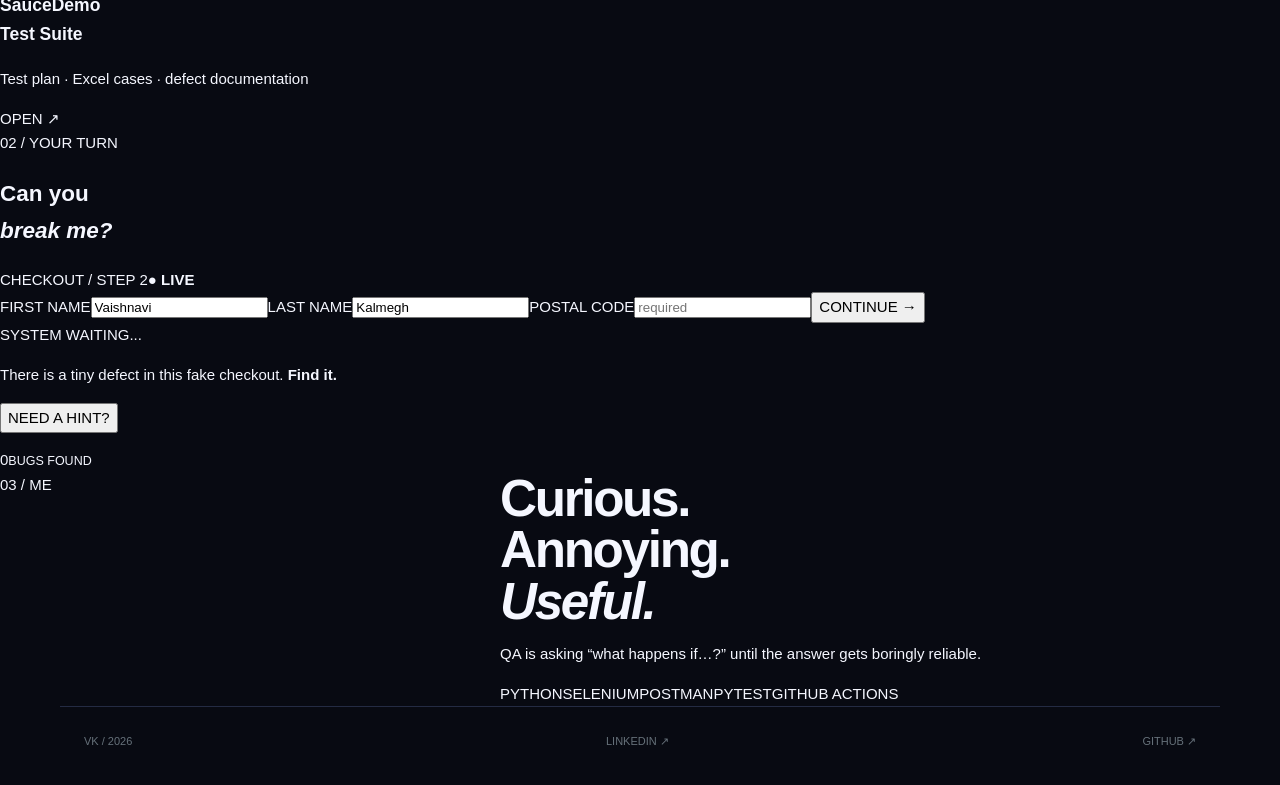
==== commit bb2d0f20: "Redesign portfolio as interactive QA experience" ====
--- a/index.html
+++ b/index.html
@@ -1,175 +1,13 @@
-<!doctype html>
-<html lang="en">
-<head>
-  <meta charset="utf-8">
-  <meta name="viewport" content="width=device-width, initial-scale=1">
-  <meta name="description" content="Vaishnavi Kalmegh — QA / Software Test Engineer portfolio. Manual testing, API testing, Selenium, Python and pytest.">
-  <title>VK // QA Command Center</title><link rel="preconnect" href="https://fonts.googleapis.com"><link rel="preconnect" href="https://fonts.gstatic.com" crossorigin><link href="https://fonts.googleapis.com/css2?family=IBM+Plex+Mono:wght@400;500;600&family=Space+Grotesk:wght@400;500;600;700&display=swap" rel="stylesheet">
-  <link rel="stylesheet" href="styles.css">
-</head>
-<body>
-  <header class="site-header">
-    <a class="brand" href="#top" aria-label="Vaishnavi Kalmegh home"><span>VK</span> QA COMMAND CENTER</a><div class="status"><i></i> SYSTEM ONLINE</div>
-    <button class="nav-toggle" aria-expanded="false" aria-controls="nav">Menu</button>
-    <nav id="nav" class="nav">
-      <a href="#projects">Projects</a>
-      <a href="#test-lab">Test Lab</a><a href="#bug-hunt">Bug Hunt</a>
-      <a href="#skills">Skills</a>
-      <a href="#about">About</a>
-      <a href="#contact">Contact</a>
-    </nav>
-  </header>
-
-  <main id="top">
-    <section class="hero section">
-      <div class="hero-copy">
-        <p class="eyebrow">QA / SOFTWARE TEST ENGINEER</p>
-        <h1>Find the thing<br><span>that shouldn’t happen.</span></h1>
-        <p class="lead">Manual testing, API testing, UI automation, Python and pytest — presented as evidence, not just a list of skills.</p>
-        <div class="actions">
-          <a class="btn primary" href="#projects">ENTER TEST LAB <span>→</span></a>
-          <a class="btn ghost" href="https://github.com/vaishnavi-kalmegh" target="_blank" rel="noreferrer">GitHub ↗</a>
-        </div>
-      </div>
-      <div class="terminal-card">
-        <div class="terminal-bar"><i></i><i></i><i></i><span>qa-check.sh</span></div>
-        <pre><code><b>$</b> test --scope portfolio
-
-manual QA        ✓
-API / Postman    ✓
-Selenium / POM   ✓
-pytest           ✓
-CI / GitHub      ✓
-
-<b>focus:</b> clear evidence
-<b>mindset:</b> find the failure</code></pre>
-      </div>
-    </section>
-
-    <section class="stats section" aria-label="Portfolio metrics">
-      <div class="stat"><strong>4</strong><span>QA projects</span></div>
-      <div class="stat"><strong>18</strong><span>UI automation tests</span></div>
-      <div class="stat"><strong>29</strong><span>ML pytest cases</span></div>
-      <div class="stat"><strong>41</strong><span>API assertions in latest run</span></div>
-    </section>
-
-    <section id="projects" class="section">
-      <div class="section-heading">
-        <div><p class="eyebrow">PROJECTS</p><h2>Pick a layer.<br>Inspect the evidence.</h2></div>
-        <p>Each project links back to the repository so a reviewer can inspect the implementation.</p>
-      </div>
-      <div class="filters"><button class="filter active" data-filter="all">ALL <span>04</span></button><button class="filter" data-filter="ui">UI <span>01</span></button><button class="filter" data-filter="api">API <span>01</span></button><button class="filter" data-filter="model">MODEL <span>01</span></button><button class="filter" data-filter="manual">MANUAL <span>01</span></button></div><div class="project-grid">
-        <article class="project-card featured">
-          <div class="card-top"><span class="tag">UI AUTOMATION</span><span class="number">01</span></div>
-          <h3>SauceDemo Selenium Automation</h3>
-          <p>Python + Selenium + pytest + Page Object Model. Covers login, cart and checkout with explicit waits, fixtures, markers, HTML reporting and GitHub Actions.</p>
-          <div class="mini-metrics"><b>18</b> tests <b>POM</b> design <b>CI</b> workflow</div>
-          <a href="https://github.com/vaishnavi-kalmegh/saucedemo-selenium-automation" target="_blank" rel="noreferrer">Inspect repository →</a>
-        </article>
-        <article class="project-card">
-          <div class="card-top"><span class="tag">API TESTING</span><span class="number">02</span></div>
-          <h3>Restful-Booker API Testing</h3>
-          <p>Postman + Newman coverage for authentication and CRUD flows, including negative cases, status codes, response-time checks and schema-style assertions.</p>
-          <div class="mini-metrics"><b>12</b> requests <b>41</b> assertions <b>1</b> known failure</div>
-          <a href="https://github.com/vaishnavi-kalmegh/restful-booker-api-testing" target="_blank" rel="noreferrer">Inspect repository →</a>
-        </article>
-        <article class="project-card">
-          <div class="card-top"><span class="tag">MODEL QA</span><span class="number">03</span></div>
-          <h3>ML Model Testing with pytest</h3>
-          <p>A QA-focused scikit-learn project that attacks the prediction interface with malformed data, missing values, wrong types, unseen categories and behavior contracts.</p>
-          <div class="mini-metrics"><b>29</b> cases <b>pytest</b> fixtures <b>CI</b> workflow</div>
-          <a href="https://github.com/vaishnavi-kalmegh/ml-model-testing-pytest" target="_blank" rel="noreferrer">Inspect repository →</a>
-        </article>
-        <article class="project-card">
-          <div class="card-top"><span class="tag">MANUAL QA</span><span class="number">04</span></div>
-          <h3>SauceDemo Manual Testing</h3>
-          <p>Structured manual QA documentation: test plan, Excel test cases, test summary and defect documentation with reproduction steps and expected/actual results.</p>
-          <div class="mini-metrics"><b>Plan</b> strategy <b>Cases</b> coverage <b>Defects</b> clarity</div>
-          <a href="https://github.com/vaishnavi-kalmegh/saucedemo-manual-testing" target="_blank" rel="noreferrer">Inspect repository →</a>
-        </article>
-      </div>
-    </section>
-
-    <section id="test-lab" class="section lab">
-      <div class="section-heading">
-        <div><p class="eyebrow">INTERACTIVE TEST LAB</p><h2>See how I think like a tester.</h2></div>
-        <p>These are portfolio examples based on the project work. They are not presented as production defects.</p>
-      </div>
-      <div class="lab-controls" role="tablist" aria-label="Test lab categories">
-        <button class="lab-tab active" data-panel="cases" role="tab" aria-selected="true">Test cases</button>
-        <button class="lab-tab" data-panel="bugs" role="tab" aria-selected="false">Bug lab</button>
-        <button class="lab-tab" data-panel="reports" role="tab" aria-selected="false">Reports</button>
-      </div>
-      <div id="cases" class="lab-panel active" role="tabpanel">
-        <div class="case-layout">
-          <div class="case-list">
-            <button class="case-item active" data-case="checkout"><span>TC-01</span> Checkout required-field validation</button>
-            <button class="case-item" data-case="api"><span>TC-02</span> Missing API field rejection</button>
-            <button class="case-item" data-case="unseen"><span>TC-03</span> Unseen model category</button>
-          </div>
-          <div class="case-detail" id="case-detail"></div>
-        </div>
-      </div>
-      <div id="bugs" class="lab-panel" role="tabpanel">
-        <div class="bug-card">
-          <div class="severity">KNOWN API FINDING</div>
-          <h3>POST /booking — missing firstname</h3>
-          <p class="muted">From the documented Restful-Booker Newman run.</p>
-          <div class="bug-grid">
-            <div><span>Expected</span><strong>4xx client error (400/422)</strong></div>
-            <div><span>Actual</span><strong>500 Internal Server Error</strong></div>
-            <div><span>Assertion</span><strong>“Missing required field is rejected”</strong></div>
-            <div><span>Run result</span><strong>40 passed / 1 failed assertion</strong></div>
-          </div>
-          <p>This is intentionally left failing in the project to make the API behavior visible rather than hiding the finding behind a green report.</p>
-          <a href="https://github.com/vaishnavi-kalmegh/restful-booker-api-testing" target="_blank" rel="noreferrer">View the API project →</a>
-        </div>
-      </div>
-      <div id="reports" class="lab-panel" role="tabpanel">
-        <div class="report-grid">
-          <div class="report-card"><span class="tag">NEWMan</span><strong>5.7s</strong><p>Latest documented API run duration</p><small>12 requests · 41 assertions</small></div>
-          <div class="report-card"><span class="tag">PYTEST</span><strong>29</strong><p>ML test cases collected</p><small>Markers cover input and quality categories</small></div>
-          <div class="report-card"><span class="tag">SELENIUM</span><strong>18</strong><p>UI automation tests</p><small>Login · Cart · Checkout</small></div>
-        </div>
-      </div>
-    </section>
-
-    <section id="bug-hunt" class="section challenge bug-hunt">
-      <div class="bug-head"><div><p class="eyebrow">LIVE BUG HUNT</p><h2>I put a bug<br>in my portfolio.</h2></div><div class="bug-label">STATUS: <b>INTENTIONALLY SEEDED</b></div></div>
-      <div class="hunt-layout"><div class="hunt-brief"><p>Real testers don't only find bugs in the product. They challenge the test environment too.</p><p>Your mission: <b>use the project filters above</b>, select <b>API</b>, and compare the result with what an API filter should return.</p><div class="bug-ticket"><span>BUG-PORT-01</span><strong>API filter returns an extra project</strong><small>Severity: Low · Functional / UI · Reproducible: Yes</small></div></div><div class="hunt-quiz"><div class="quiz-label">WHAT SHOULD HAPPEN?</div><button class="quiz-choice" data-choice="a">A — API filter should display only the API project.</button><button class="quiz-choice" data-choice="b">B — API filter can display any project because filters are visual.</button><button class="quiz-choice" data-choice="c">C — The filter is correct if the API project appears somewhere.</button><div id="quiz-result" class="quiz-result" aria-live="polite"></div></div></div>
-    </section>
-
-    <section id="skills" class="section skills">
-      <div class="section-heading"><div><p class="eyebrow">TOOLBOX</p><h2>What I work with.</h2></div></div>
-      <div class="skill-grid">
-        <div><h3>Testing</h3><p>Manual testing · Functional · Negative · Boundary · Regression · Defect reporting</p></div>
-        <div><h3>Automation</h3><p>Selenium WebDriver · pytest · Page Object Model · explicit waits · fixtures · parametrization</p></div>
-        <div><h3>API</h3><p>Postman · Newman · REST · authentication · CRUD · status/assertion validation</p></div>
-        <div><h3>Engineering</h3><p>Python · Git/GitHub · GitHub Actions · HTML reports · CI test execution</p></div>
-      </div>
-    </section>
-
-    <section id="about" class="section about">
-      <div><p class="eyebrow">ABOUT</p><h2>Evidence over buzzwords.</h2></div>
-      <div class="about-copy">
-        <p>This portfolio is built around a simple QA principle: a skill is more credible when someone can inspect the work behind it.</p>
-        <p>The projects move from structured manual testing into API automation, browser automation and pytest-based model testing. The repositories contain the implementation, test design and documented observations.</p>
-        <p class="note">Portfolio note: project metrics shown here come from the repositories' documented test suites/runs. They are not claims of production experience.</p>
-      </div>
-    </section>
-
-    <section id="contact" class="section contact">
-      <p class="eyebrow">NEXT STEP</p>
-      <h2>Want to inspect the work?</h2>
-      <p>Start with GitHub, then open any project to inspect the actual test code and artifacts.</p>
-      <div class="actions">
-        <a class="btn primary" href="https://github.com/vaishnavi-kalmegh" target="_blank" rel="noreferrer">Open GitHub ↗</a>
-        <a class="btn ghost" href="https://www.linkedin.com/in/vaishnavi-kalmegh" target="_blank" rel="noreferrer">LinkedIn ↗</a>
-      </div>
-    </section>
-  </main>
-
-  <footer><span>© 2026 Vaishnavi Kalmegh</span><span>Built around QA evidence, not decoration.</span></footer>
-  <script src="script.js"></script>
-</body>
-</html>+<!doctype html><html lang="en"><head><meta charset="utf-8"><meta name="viewport" content="width=device-width,initial-scale=1"><meta name="description" content="Vaishnavi Kalmegh — QA Engineer portfolio"><title>VK // FIND THE BUG</title><link rel="preconnect" href="https://fonts.googleapis.com"><link rel="preconnect" href="https://fonts.gstatic.com" crossorigin><link href="https://fonts.googleapis.com/css2?family=DM+Sans:wght@400;500;700&family=Space+Mono:wght@400;700&display=swap" rel="stylesheet"><link rel="stylesheet" href="styles.css"></head><body>
+<div class="noise"></div><header><a class="logo" href="#">VK<span>_</span></a><nav><a href="#work">WORK</a><a href="#hunt">HUNT</a><a href="https://github.com/vaishnavi-kalmegh" target="_blank">GITHUB ↗</a></nav><button id="sound" aria-label="toggle sound">◉ SOUND</button></header>
+<main>
+<section class="hero"><div class="hero-left"><div class="eyebrow"><i></i> QA ENGINEER · AVAILABLE TO TEST</div><h1>HEY.<br>I'M <em>VAISHNAVI.</em></h1><p>I break things professionally.<br><span>Sometimes I even put the bugs here.</span></p><div class="hero-actions"><button class="cta" id="start">FIND A BUG <b>↗</b></button><a class="ghost" href="#work">SEE MY WORK ↓</a></div></div><div class="terminal"><div class="term-top"><span>portfolio.test</span><span>● ● ●</span></div><div id="terminalText"><p><b>$</b> whoami</p><p class="lime">qa_engineer</p><p><b>$</b> skills --list</p><p>manual · API · Selenium · pytest</p><p><b>$</b> status</p><p class="pink">READY TO BREAK YOUR ASSUMPTIONS_</p></div><div class="cursor"></div></div></section>
+<section class="marquee"><div>MANUAL QA ✦ API TESTING ✦ SELENIUM ✦ PYTEST ✦ CI/CD ✦ BUG HUNTING ✦</div></section>
+<section id="work" class="work"><div class="section-title"><span>01 / WORK</span><h2>Proof, not<br><em>promises.</em></h2></div><div class="project-stack">
+<article class="project" data-type="ui"><div class="pnum">01</div><div><small>UI AUTOMATION</small><h3>SauceDemo<br>Selenium</h3><p>18 tests · POM · pytest · CI</p></div><a href="https://github.com/vaishnavi-kalmegh/saucedemo-selenium-automation" target="_blank">OPEN ↗</a></article>
+<article class="project hot" data-type="api"><div class="pnum">02</div><div><small>API TESTING</small><h3>Restful-Booker</h3><p>12 requests · 41 assertions · 1 known failure</p></div><a href="https://github.com/vaishnavi-kalmegh/restful-booker-api-testing" target="_blank">OPEN ↗</a></article>
+<article class="project" data-type="model"><div class="pnum">03</div><div><small>MODEL QA</small><h3>ML + pytest</h3><p>29 cases · bad inputs · missing data · unseen categories</p></div><a href="https://github.com/vaishnavi-kalmegh/ml-model-testing-pytest" target="_blank">OPEN ↗</a></article>
+<article class="project" data-type="manual"><div class="pnum">04</div><div><small>MANUAL QA</small><h3>SauceDemo<br>Test Suite</h3><p>Test plan · Excel cases · defect documentation</p></div><a href="https://github.com/vaishnavi-kalmegh/saucedemo-manual-testing" target="_blank">OPEN ↗</a></article></div></section>
+<section id="hunt" class="hunt"><div class="hunt-card"><div class="section-title"><span>02 / YOUR TURN</span><h2>Can you<br><em>break me?</em></h2></div><div class="fake-ui"><div class="fake-head"><span>CHECKOUT / STEP 2</span><b>● LIVE</b></div><div class="fake-body"><label>FIRST NAME<input value="Vaishnavi"></label><label>LAST NAME<input value="Kalmegh"></label><label>POSTAL CODE<input id="postal" placeholder="required"></label><button id="checkout">CONTINUE →</button></div><div id="bugMessage" class="bug-message">SYSTEM WAITING...</div></div><div class="hunt-copy"><p>There is a tiny defect in this fake checkout. <b>Find it.</b></p><button class="hint" id="hint">NEED A HINT?</button><p id="hintText" class="hint-text"></p><div class="score"><span id="score">0</span><small>BUGS FOUND</small></div></div></div></section>
+<section class="about"><span>03 / ME</span><div><h2>Curious.<br>Annoying.<br><em>Useful.</em></h2><p>QA is asking “what happens if…?” until the answer gets boringly reliable.</p><div class="chips"><span>PYTHON</span><span>SELENIUM</span><span>POSTMAN</span><span>PYTEST</span><span>GITHUB ACTIONS</span></div></div></section>
+</main><footer><span>VK / 2026</span><a href="https://www.linkedin.com/in/vaishnavi-kalmegh" target="_blank">LINKEDIN ↗</a><a href="https://github.com/vaishnavi-kalmegh" target="_blank">GITHUB ↗</a></footer><script src="script.js"></script></body></html>
--- a/styles.css
+++ b/styles.css
@@ -1 +1,13 @@
-:root{--bg:#0b0d10;--panel:#11151a;--panel2:#151a20;--text:#f2f4f5;--muted:#9da7b0;--line:#252c33;--accent:#b7ff4a;--accent2:#7fe5ff;--danger:#ff7b7b;--max:1160px}*{box-sizing:border-box}html{scroll-behavior:smooth}body{margin:0;background:var(--bg);color:var(--text);font:15px/1.65 Inter,ui-sans-serif,system-ui,-apple-system,BlinkMacSystemFont,"Segoe UI",sans-serif}a{color:inherit;text-decoration:none}button{font:inherit}site-header{}.site-header{position:sticky;top:0;z-index:20;display:flex;align-items:center;justify-content:space-between;padding:18px max(24px,calc((100% - var(--max))/2));background:rgba(11,13,16,.88);backdrop-filter:blur(14px);border-bottom:1px solid var(--line)}.brand{font-size:12px;font-weight:800;letter-spacing:.12em}.brand span{display:inline-grid;place-items:center;width:30px;height:30px;margin-right:9px;border:1px solid var(--accent);color:var(--accent);border-radius:7px}.nav{display:flex;gap:25px}.nav a{color:var(--muted);font-size:13px}.nav a:hover{color:var(--text)}.nav-toggle{display:none;background:none;color:var(--text);border:1px solid var(--line);padding:7px 10px;border-radius:7px}.section{max-width:var(--max);margin:auto;padding:100px 24px}.hero{min-height:650px;display:grid;grid-template-columns:1.2fr .8fr;gap:60px;align-items:center;padding-top:115px}.eyebrow{margin:0 0 14px;color:var(--accent);font-size:11px;font-weight:800;letter-spacing:.18em}.hero h1{font-size:clamp(50px,7vw,86px);line-height:.98;letter-spacing:-.06em;margin:0 0 25px}.hero h1 span{color:var(--accent)}.lead{max-width:650px;color:var(--muted);font-size:18px}.actions{display:flex;gap:12px;flex-wrap:wrap;margin-top:30px}.btn{display:inline-flex;align-items:center;gap:12px;border:1px solid var(--line);padding:12px 17px;border-radius:8px;font-weight:700;font-size:13px}.btn.primary{background:var(--accent);color:#10140a;border-color:var(--accent)}.btn.ghost:hover{border-color:var(--accent);color:var(--accent)}.terminal-card{border:1px solid var(--line);background:var(--panel);border-radius:12px;box-shadow:0 30px 90px rgba(0,0,0,.35);overflow:hidden;transform:rotate(1deg)}.terminal-bar{display:flex;align-items:center;gap:6px;padding:12px 15px;border-bottom:1px solid var(--line);color:var(--muted);font-size:11px}.terminal-bar i{width:7px;height:7px;border-radius:50%;background:#3a4148}.terminal-bar span{margin-left:8px}.terminal-card pre{margin:0;padding:28px;color:#cbd3d9;font:13px/2 "SFMono-Regular",Consolas,monospace}.terminal-card b{color:var(--accent)}.stats{display:grid;grid-template-columns:repeat(4,1fr);padding-top:0}.stat{padding:28px;border:1px solid var(--line);background:var(--panel)}.stat:first-child{border-radius:10px 0 0 10px}.stat:last-child{border-radius:0 10px 10px 0}.stat strong{display:block;font-size:34px;letter-spacing:-.04em}.stat span{color:var(--muted);font-size:12px}.section-heading{display:flex;justify-content:space-between;gap:40px;align-items:end;margin-bottom:35px}.section-heading h2,.about h2,.contact h2,.challenge h2{font-size:clamp(34px,4vw,52px);line-height:1;letter-spacing:-.045em;margin:0}.section-heading>p{max-width:400px;color:var(--muted);margin:0}.project-grid{display:grid;grid-template-columns:repeat(2,1fr);gap:16px}.project-card{background:var(--panel);border:1px solid var(--line);border-radius:12px;padding:28px;min-height:300px;display:flex;flex-direction:column}.project-card:hover{border-color:#3b444d;transform:translateY(-2px);transition:.2s}.project-card.featured{border-color:#45512d}.card-top{display:flex;justify-content:space-between}.tag{font-size:10px;letter-spacing:.15em;color:var(--accent);font-weight:800}.number{color:#58616a;font:12px monospace}.project-card h3{font-size:25px;letter-spacing:-.03em;margin:38px 0 12px}.project-card p{color:var(--muted);margin:0}.mini-metrics{display:flex;gap:15px;flex-wrap:wrap;margin-top:auto;padding-top:25px;color:var(--muted);font-size:11px}.mini-metrics b{color:var(--text)}.project-card>a{margin-top:18px;color:var(--accent);font-size:12px;font-weight:800}.lab{background:var(--panel);border-radius:14px}.lab-controls{display:flex;gap:6px;border-bottom:1px solid var(--line);margin-bottom:25px}.lab-tab{border:0;background:none;color:var(--muted);padding:13px 15px;cursor:pointer;border-bottom:2px solid transparent}.lab-tab.active{color:var(--text);border-color:var(--accent)}.lab-panel{display:none}.lab-panel.active{display:block}.case-layout{display:grid;grid-template-columns:.38fr 1fr;gap:18px}.case-list{display:flex;flex-direction:column;gap:7px}.case-item{border:1px solid var(--line);background:transparent;color:var(--muted);padding:15px;text-align:left;border-radius:8px;cursor:pointer}.case-item.active,.case-item:hover{background:var(--panel2);color:var(--text);border-color:#3a434b}.case-item span{display:block;color:var(--accent);font:10px monospace;margin-bottom:4px}.case-detail{border:1px solid var(--line);background:var(--panel2);border-radius:10px;padding:28px}.case-detail h3{margin:0 0 18px;font-size:25px}.case-detail dl{display:grid;grid-template-columns:120px 1fr;gap:9px;margin:0}.case-detail dt{color:var(--muted);font-size:12px}.case-detail dd{margin:0}.bug-card{border:1px solid #513536;background:#171214;border-radius:10px;padding:30px}.severity{display:inline-block;color:var(--danger);font-size:10px;font-weight:800;letter-spacing:.14em}.bug-card h3{font-size:26px;margin:15px 0 5px}.muted,.bug-card p{color:var(--muted)}.bug-grid{display:grid;grid-template-columns:repeat(2,1fr);gap:1px;margin:25px 0;background:var(--line);border:1px solid var(--line)}.bug-grid div{background:var(--panel);padding:16px}.bug-grid span{display:block;color:var(--muted);font-size:10px;text-transform:uppercase;letter-spacing:.12em}.bug-grid strong{display:block;margin-top:5px}.bug-card a{color:var(--accent);font-weight:800;font-size:12px}.report-grid{display:grid;grid-template-columns:repeat(3,1fr);gap:12px}.report-card{border:1px solid var(--line);padding:24px;border-radius:9px;background:var(--panel2)}.report-card strong{display:block;font-size:40px;margin:25px 0 3px}.report-card p{margin:0}.report-card small{color:var(--muted)}.challenge{display:grid;grid-template-columns:1fr 1fr;gap:70px;align-items:center}.challenge-copy>p:not(.eyebrow){color:var(--muted);max-width:520px}.challenge-box{display:flex;flex-direction:column;gap:8px}.choice{padding:18px;border:1px solid var(--line);background:var(--panel);color:var(--text);border-radius:8px;text-align:left;cursor:pointer}.choice:hover{border-color:var(--accent)}.choice.correct{border-color:var(--accent);background:#141b0e}.choice.incorrect{border-color:var(--danger)}.challenge-result{min-height:25px;margin-top:10px;font-size:13px}.skills{border-top:1px solid var(--line);border-bottom:1px solid var(--line)}.skill-grid{display:grid;grid-template-columns:repeat(4,1fr);gap:12px}.skill-grid>div{padding:22px;border:1px solid var(--line);border-radius:9px}.skill-grid h3{margin:0 0 8px}.skill-grid p{color:var(--muted);margin:0;font-size:13px}.about{display:grid;grid-template-columns:.7fr 1.3fr;gap:80px}.about-copy{font-size:18px}.about-copy p{margin-top:0}.note{font-size:12px!important;color:var(--muted);border-left:2px solid var(--accent);padding-left:15px}.contact{text-align:center;padding-bottom:120px}.contact>p:not(.eyebrow){color:var(--muted)}.contact .actions{justify-content:center}footer{max-width:var(--max);margin:auto;padding:25px 24px 35px;border-top:1px solid var(--line);display:flex;justify-content:space-between;color:#66717a;font-size:11px}.reveal{opacity:0;transform:translateY(16px);transition:.6s}.reveal.visible{opacity:1;transform:none}@media(max-width:800px){.nav{display:none}.nav.open{display:flex;position:absolute;top:67px;left:0;right:0;padding:15px 24px;background:var(--bg);border-bottom:1px solid var(--line);flex-direction:column}.nav-toggle{display:block}.hero,.challenge,.about{grid-template-columns:1fr}.hero{padding-top:75px}.terminal-card{transform:none}.stats{grid-template-columns:repeat(2,1fr)}.stat:first-child,.stat:last-child{border-radius:0}.project-grid,.report-grid,.skill-grid{grid-template-columns:1fr}.case-layout{grid-template-columns:1fr}.section-heading{display:block}.section-heading>p{margin-top:15px}.bug-grid{grid-template-columns:1fr}footer{display:block}footer span{display:block;margin-top:5px}}@media(prefers-reduced-motion:reduce){html{scroll-behavior:auto}.project-card{transition:none}.reveal{transition:none}}+:root{--bg:#0b0d10;--panel:#11151a;--panel2:#151a20;--text:#f2f4f5;--muted:#9da7b0;--line:#252c33;--accent:#b7ff4a;--accent2:#7fe5ff;--danger:#ff7b7b;--max:1160px}*{box-sizing:border-box}html{scroll-behavior:smooth}body{margin:0;background:var(--bg);color:var(--text);font:15px/1.65 Inter,ui-sans-serif,system-ui,-apple-system,BlinkMacSystemFont,"Segoe UI",sans-serif}a{color:inherit;text-decoration:none}button{font:inherit}site-header{}.site-header{position:sticky;top:0;z-index:20;display:flex;align-items:center;justify-content:space-between;padding:18px max(24px,calc((100% - var(--max))/2));background:rgba(11,13,16,.88);backdrop-filter:blur(14px);border-bottom:1px solid var(--line)}.brand{font-size:12px;font-weight:800;letter-spacing:.12em}.brand span{display:inline-grid;place-items:center;width:30px;height:30px;margin-right:9px;border:1px solid var(--accent);color:var(--accent);border-radius:7px}.nav{display:flex;gap:25px}.nav a{color:var(--muted);font-size:13px}.nav a:hover{color:var(--text)}.nav-toggle{display:none;background:none;color:var(--text);border:1px solid var(--line);padding:7px 10px;border-radius:7px}.section{max-width:var(--max);margin:auto;padding:100px 24px}.hero{min-height:650px;display:grid;grid-template-columns:1.2fr .8fr;gap:60px;align-items:center;padding-top:115px}.eyebrow{margin:0 0 14px;color:var(--accent);font-size:11px;font-weight:800;letter-spacing:.18em}.hero h1{font-size:clamp(50px,7vw,86px);line-height:.98;letter-spacing:-.06em;margin:0 0 25px}.hero h1 span{color:var(--accent)}.lead{max-width:650px;color:var(--muted);font-size:18px}.actions{display:flex;gap:12px;flex-wrap:wrap;margin-top:30px}.btn{display:inline-flex;align-items:center;gap:12px;border:1px solid var(--line);padding:12px 17px;border-radius:8px;font-weight:700;font-size:13px}.btn.primary{background:var(--accent);color:#10140a;border-color:var(--accent)}.btn.ghost:hover{border-color:var(--accent);color:var(--accent)}.terminal-card{border:1px solid var(--line);background:var(--panel);border-radius:12px;box-shadow:0 30px 90px rgba(0,0,0,.35);overflow:hidden;transform:rotate(1deg)}.terminal-bar{display:flex;align-items:center;gap:6px;padding:12px 15px;border-bottom:1px solid var(--line);color:var(--muted);font-size:11px}.terminal-bar i{width:7px;height:7px;border-radius:50%;background:#3a4148}.terminal-bar span{margin-left:8px}.terminal-card pre{margin:0;padding:28px;color:#cbd3d9;font:13px/2 "SFMono-Regular",Consolas,monospace}.terminal-card b{color:var(--accent)}.stats{display:grid;grid-template-columns:repeat(4,1fr);padding-top:0}.stat{padding:28px;border:1px solid var(--line);background:var(--panel)}.stat:first-child{border-radius:10px 0 0 10px}.stat:last-child{border-radius:0 10px 10px 0}.stat strong{display:block;font-size:34px;letter-spacing:-.04em}.stat span{color:var(--muted);font-size:12px}.section-heading{display:flex;justify-content:space-between;gap:40px;align-items:end;margin-bottom:35px}.section-heading h2,.about h2,.contact h2,.challenge h2{font-size:clamp(34px,4vw,52px);line-height:1;letter-spacing:-.045em;margin:0}.section-heading>p{max-width:400px;color:var(--muted);margin:0}.project-grid{display:grid;grid-template-columns:repeat(2,1fr);gap:16px}.project-card{background:var(--panel);border:1px solid var(--line);border-radius:12px;padding:28px;min-height:300px;display:flex;flex-direction:column}.project-card:hover{border-color:#3b444d;transform:translateY(-2px);transition:.2s}.project-card.featured{border-color:#45512d}.card-top{display:flex;justify-content:space-between}.tag{font-size:10px;letter-spacing:.15em;color:var(--accent);font-weight:800}.number{color:#58616a;font:12px monospace}.project-card h3{font-size:25px;letter-spacing:-.03em;margin:38px 0 12px}.project-card p{color:var(--muted);margin:0}.mini-metrics{display:flex;gap:15px;flex-wrap:wrap;margin-top:auto;padding-top:25px;color:var(--muted);font-size:11px}.mini-metrics b{color:var(--text)}.project-card>a{margin-top:18px;color:var(--accent);font-size:12px;font-weight:800}.lab{background:var(--panel);border-radius:14px}.lab-controls{display:flex;gap:6px;border-bottom:1px solid var(--line);margin-bottom:25px}.lab-tab{border:0;background:none;color:var(--muted);padding:13px 15px;cursor:pointer;border-bottom:2px solid transparent}.lab-tab.active{color:var(--text);border-color:var(--accent)}.lab-panel{display:none}.lab-panel.active{display:block}.case-layout{display:grid;grid-template-columns:.38fr 1fr;gap:18px}.case-list{display:flex;flex-direction:column;gap:7px}.case-item{border:1px solid var(--line);background:transparent;color:var(--muted);padding:15px;text-align:left;border-radius:8px;cursor:pointer}.case-item.active,.case-item:hover{background:var(--panel2);color:var(--text);border-color:#3a434b}.case-item span{display:block;color:var(--accent);font:10px monospace;margin-bottom:4px}.case-detail{border:1px solid var(--line);background:var(--panel2);border-radius:10px;padding:28px}.case-detail h3{margin:0 0 18px;font-size:25px}.case-detail dl{display:grid;grid-template-columns:120px 1fr;gap:9px;margin:0}.case-detail dt{color:var(--muted);font-size:12px}.case-detail dd{margin:0}.bug-card{border:1px solid #513536;background:#171214;border-radius:10px;padding:30px}.severity{display:inline-block;color:var(--danger);font-size:10px;font-weight:800;letter-spacing:.14em}.bug-card h3{font-size:26px;margin:15px 0 5px}.muted,.bug-card p{color:var(--muted)}.bug-grid{display:grid;grid-template-columns:repeat(2,1fr);gap:1px;margin:25px 0;background:var(--line);border:1px solid var(--line)}.bug-grid div{background:var(--panel);padding:16px}.bug-grid span{display:block;color:var(--muted);font-size:10px;text-transform:uppercase;letter-spacing:.12em}.bug-grid strong{display:block;margin-top:5px}.bug-card a{color:var(--accent);font-weight:800;font-size:12px}.report-grid{display:grid;grid-template-columns:repeat(3,1fr);gap:12px}.report-card{border:1px solid var(--line);padding:24px;border-radius:9px;background:var(--panel2)}.report-card strong{display:block;font-size:40px;margin:25px 0 3px}.report-card p{margin:0}.report-card small{color:var(--muted)}.challenge{display:grid;grid-template-columns:1fr 1fr;gap:70px;align-items:center}.challenge-copy>p:not(.eyebrow){color:var(--muted);max-width:520px}.challenge-box{display:flex;flex-direction:column;gap:8px}.choice{padding:18px;border:1px solid var(--line);background:var(--panel);color:var(--text);border-radius:8px;text-align:left;cursor:pointer}.choice:hover{border-color:var(--accent)}.choice.correct{border-color:var(--accent);background:#141b0e}.choice.incorrect{border-color:var(--danger)}.challenge-result{min-height:25px;margin-top:10px;font-size:13px}.skills{border-top:1px solid var(--line);border-bottom:1px solid var(--line)}.skill-grid{display:grid;grid-template-columns:repeat(4,1fr);gap:12px}.skill-grid>div{padding:22px;border:1px solid var(--line);border-radius:9px}.skill-grid h3{margin:0 0 8px}.skill-grid p{color:var(--muted);margin:0;font-size:13px}.about{display:grid;grid-template-columns:.7fr 1.3fr;gap:80px}.about-copy{font-size:18px}.about-copy p{margin-top:0}.note{font-size:12px!important;color:var(--muted);border-left:2px solid var(--accent);padding-left:15px}.contact{text-align:center;padding-bottom:120px}.contact>p:not(.eyebrow){color:var(--muted)}.contact .actions{justify-content:center}footer{max-width:var(--max);margin:auto;padding:25px 24px 35px;border-top:1px solid var(--line);display:flex;justify-content:space-between;color:#66717a;font-size:11px}.reveal{opacity:0;transform:translateY(16px);transition:.6s}.reveal.visible{opacity:1;transform:none}@media(max-width:800px){.nav{display:none}.nav.open{display:flex;position:absolute;top:67px;left:0;right:0;padding:15px 24px;background:var(--bg);border-bottom:1px solid var(--line);flex-direction:column}.nav-toggle{display:block}.hero,.challenge,.about{grid-template-columns:1fr}.hero{padding-top:75px}.terminal-card{transform:none}.stats{grid-template-columns:repeat(2,1fr)}.stat:first-child,.stat:last-child{border-radius:0}.project-grid,.report-grid,.skill-grid{grid-template-columns:1fr}.case-layout{grid-template-columns:1fr}.section-heading{display:block}.section-heading>p{margin-top:15px}.bug-grid{grid-template-columns:1fr}footer{display:block}footer span{display:block;margin-top:5px}}@media(prefers-reduced-motion:reduce){html{scroll-behavior:auto}.project-card{transition:none}.reveal{transition:none}}
+:root{--bg:#080a12;--panel:#0e1220;--panel2:#131829;--text:#f5f7ff;--muted:#8e98b3;--line:#242b43;--accent:#c8ff4d;--accent2:#55e6ff;--purple:#9b7cff;--danger:#ff647c;--yellow:#ffd166}
+body{font-family:"Space Grotesk",sans-serif;background:var(--bg)}.brand,.hero-kicker,.micro-log,.filters,.filter-readout,.tag,.number,.card-code,.status-pill,.bug-label,.quiz-label,.bug-ticket,.run-grid span{font-family:"IBM Plex Mono",monospace}
+.status{margin-left:auto;color:var(--muted);font:500 10px "IBM Plex Mono",monospace}.status i{display:inline-block;width:7px;height:7px;background:var(--accent);border-radius:50%;margin-right:6px;box-shadow:0 0 12px var(--accent)}
+.hero{min-height:720px}.hero h1{font-size:clamp(55px,8vw,105px);line-height:.9}.hero h1 span{color:var(--accent);text-shadow:0 0 35px rgba(200,255,77,.18)}.hero-console{background:linear-gradient(145deg,var(--panel),#090c15);box-shadow:18px 18px 0 rgba(155,124,255,.08);transform:rotate(1.2deg)}
+.hero-kicker{color:var(--accent2);font-size:10px;letter-spacing:.15em}.micro-log{display:flex;gap:18px;margin-top:28px;color:#59627b;font-size:9px}.ok{color:var(--accent)}.warn{color:var(--yellow)}.fail{color:var(--danger)}
+.ticker{display:grid;grid-template-columns:repeat(5,1fr);max-width:var(--max);margin:auto;border:1px solid var(--line);background:var(--panel)}.ticker div{padding:18px;border-right:1px solid var(--line);font:500 9px "IBM Plex Mono",monospace;color:var(--muted)}.ticker b{display:block;color:var(--text);font-size:25px}
+.section-heading h2,.challenge h2{font-size:clamp(38px,5vw,65px);line-height:.95;letter-spacing:-.055em}.filters{display:flex;gap:7px;flex-wrap:wrap;margin-bottom:22px}.filter{border:1px solid var(--line);background:transparent;color:var(--muted);padding:8px 12px;cursor:pointer;font:500 10px "IBM Plex Mono",monospace}.filter.active,.filter:hover{border-color:var(--accent);color:var(--accent)}.filter-readout{font-size:9px;color:#58627b;margin-top:12px}
+.project-card{position:relative;min-height:330px;background:var(--panel);border:1px solid var(--line);transition:.25s;overflow:hidden}.project-card:hover{border-color:#414b6b;transform:translateY(-5px);box-shadow:10px 10px 0 rgba(200,255,77,.05)}.project-card .tag{color:var(--accent)}
+.lab-shell{display:grid;grid-template-columns:230px 1fr;border:1px solid var(--line);background:var(--panel)}.lab-sidebar{border-right:1px solid var(--line);padding:8px}.lab-tab{font:600 10px "IBM Plex Mono",monospace}.lab-tab.active{color:var(--accent);border-left-color:var(--accent);background:#111727}.lab-content{padding:42px}
+.bug-hunt{background:linear-gradient(120deg,#110d18,#0c1020);border-top:1px solid #2c2440;border-bottom:1px solid #2c2440;max-width:none;padding-left:max(22px,calc((100% - var(--max))/2));padding-right:max(22px,calc((100% - var(--max))/2))}.bug-head{display:flex;justify-content:space-between;align-items:end}.bug-label{color:#6f7690;font-size:9px}.bug-label b{color:var(--danger)}.hunt-layout{display:grid;grid-template-columns:1fr 1fr;gap:70px;margin-top:50px}.hunt-brief p{font-size:18px;color:var(--muted);max-width:570px}.bug-ticket{margin-top:30px;padding:18px;border:1px solid #4d2734;background:#160f16;display:flex;flex-direction:column;gap:4px}.bug-ticket span{color:var(--danger);font-size:9px}.bug-ticket small{color:#76697a}.hunt-quiz{display:flex;flex-direction:column;gap:8px}.quiz-label{font-size:9px;color:var(--yellow)}.quiz-choice{padding:17px;border:1px solid var(--line);background:var(--panel);color:var(--text);text-align:left;cursor:pointer}.quiz-choice:hover{border-color:var(--accent2)}.quiz-choice.correct{border-color:var(--accent);background:#12190d}.quiz-choice.incorrect{border-color:var(--danger)}.quiz-result{min-height:24px;margin-top:8px;font:500 10px "IBM Plex Mono",monospace;color:var(--muted)}
+.reveal{opacity:0;transform:translateY(18px);transition:.6s}.reveal.visible{opacity:1;transform:none}
+@media(max-width:800px){.status{display:none}.hero{min-height:auto;padding-top:75px}.hero-console{transform:none}.ticker{grid-template-columns:repeat(2,1fr);margin:0 22px}.ticker div:nth-child(2n){border-right:0}.lab-shell,.hunt-layout{grid-template-columns:1fr}.lab-sidebar{border-right:0;border-bottom:1px solid var(--line);display:flex;overflow:auto}.lab-tab{min-width:150px}.lab-content{padding:25px}.bug-hunt{padding-left:22px;padding-right:22px}.bug-head{display:block}}
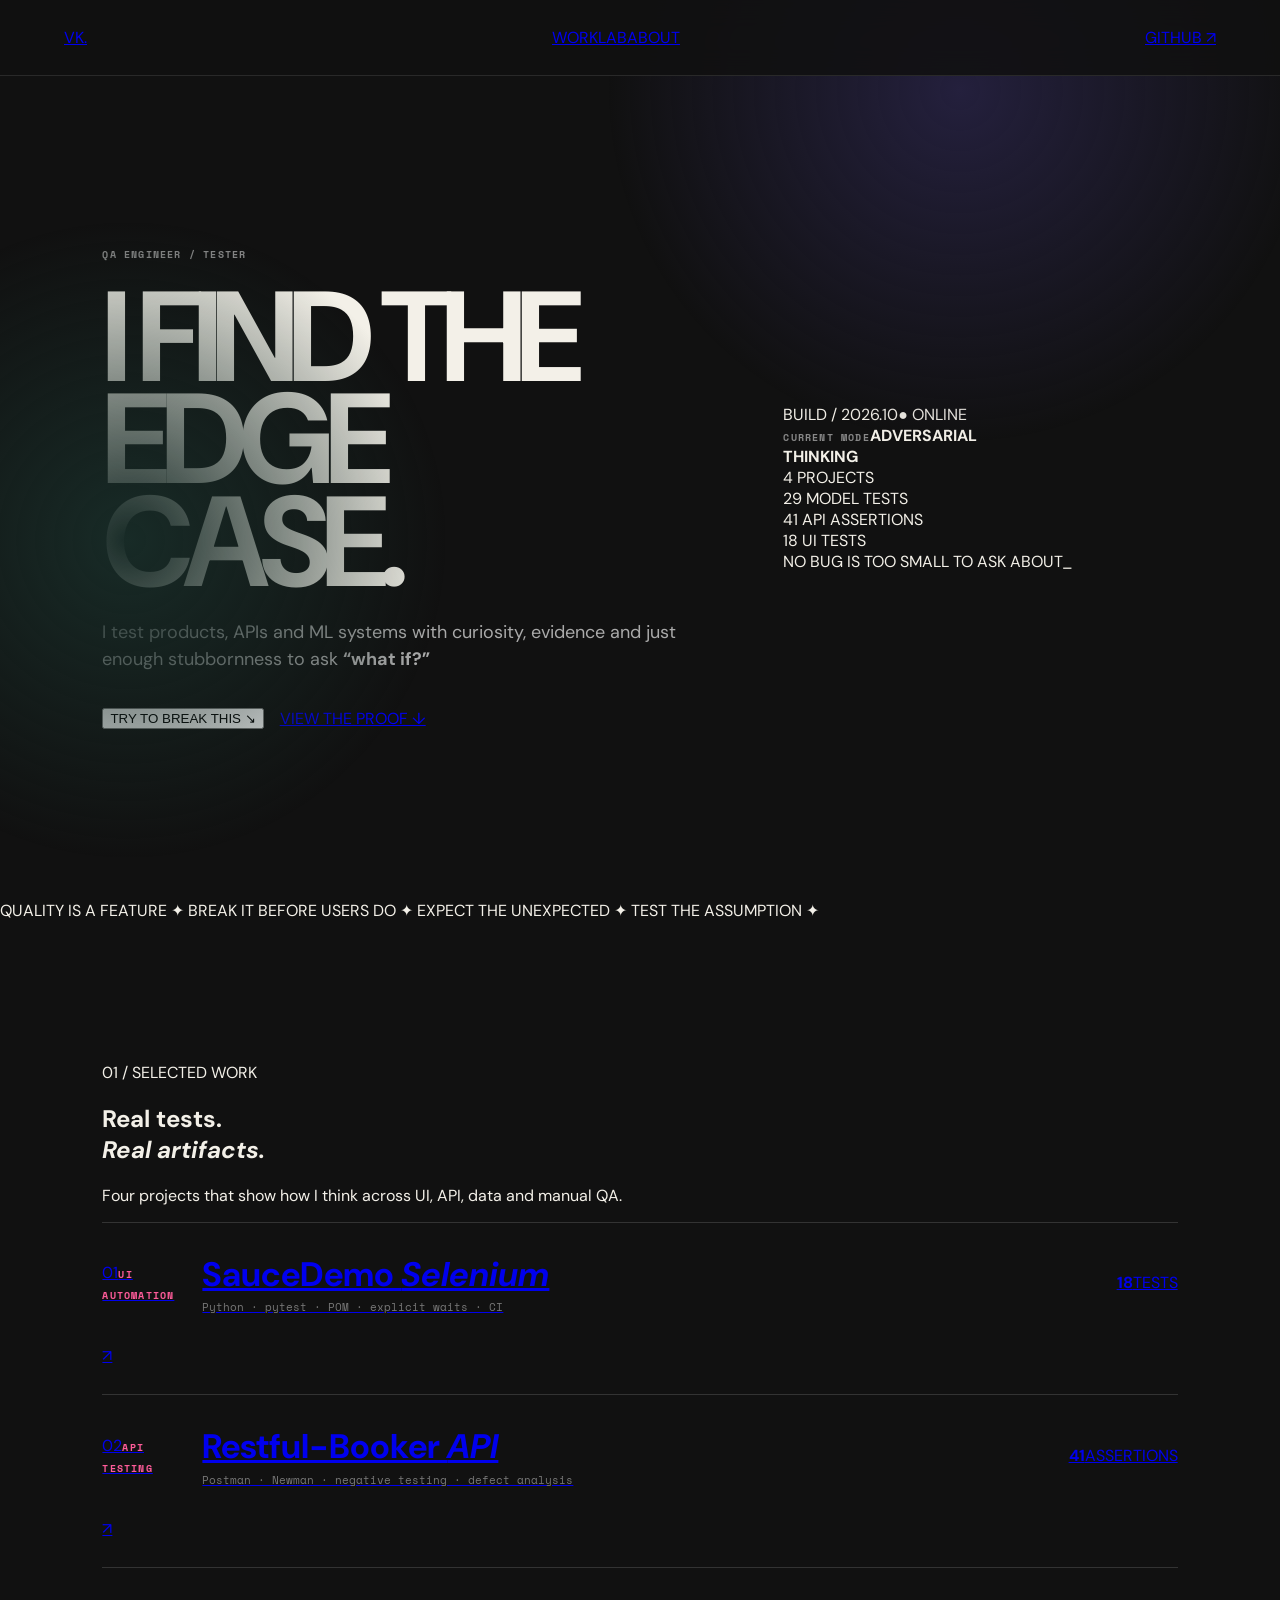
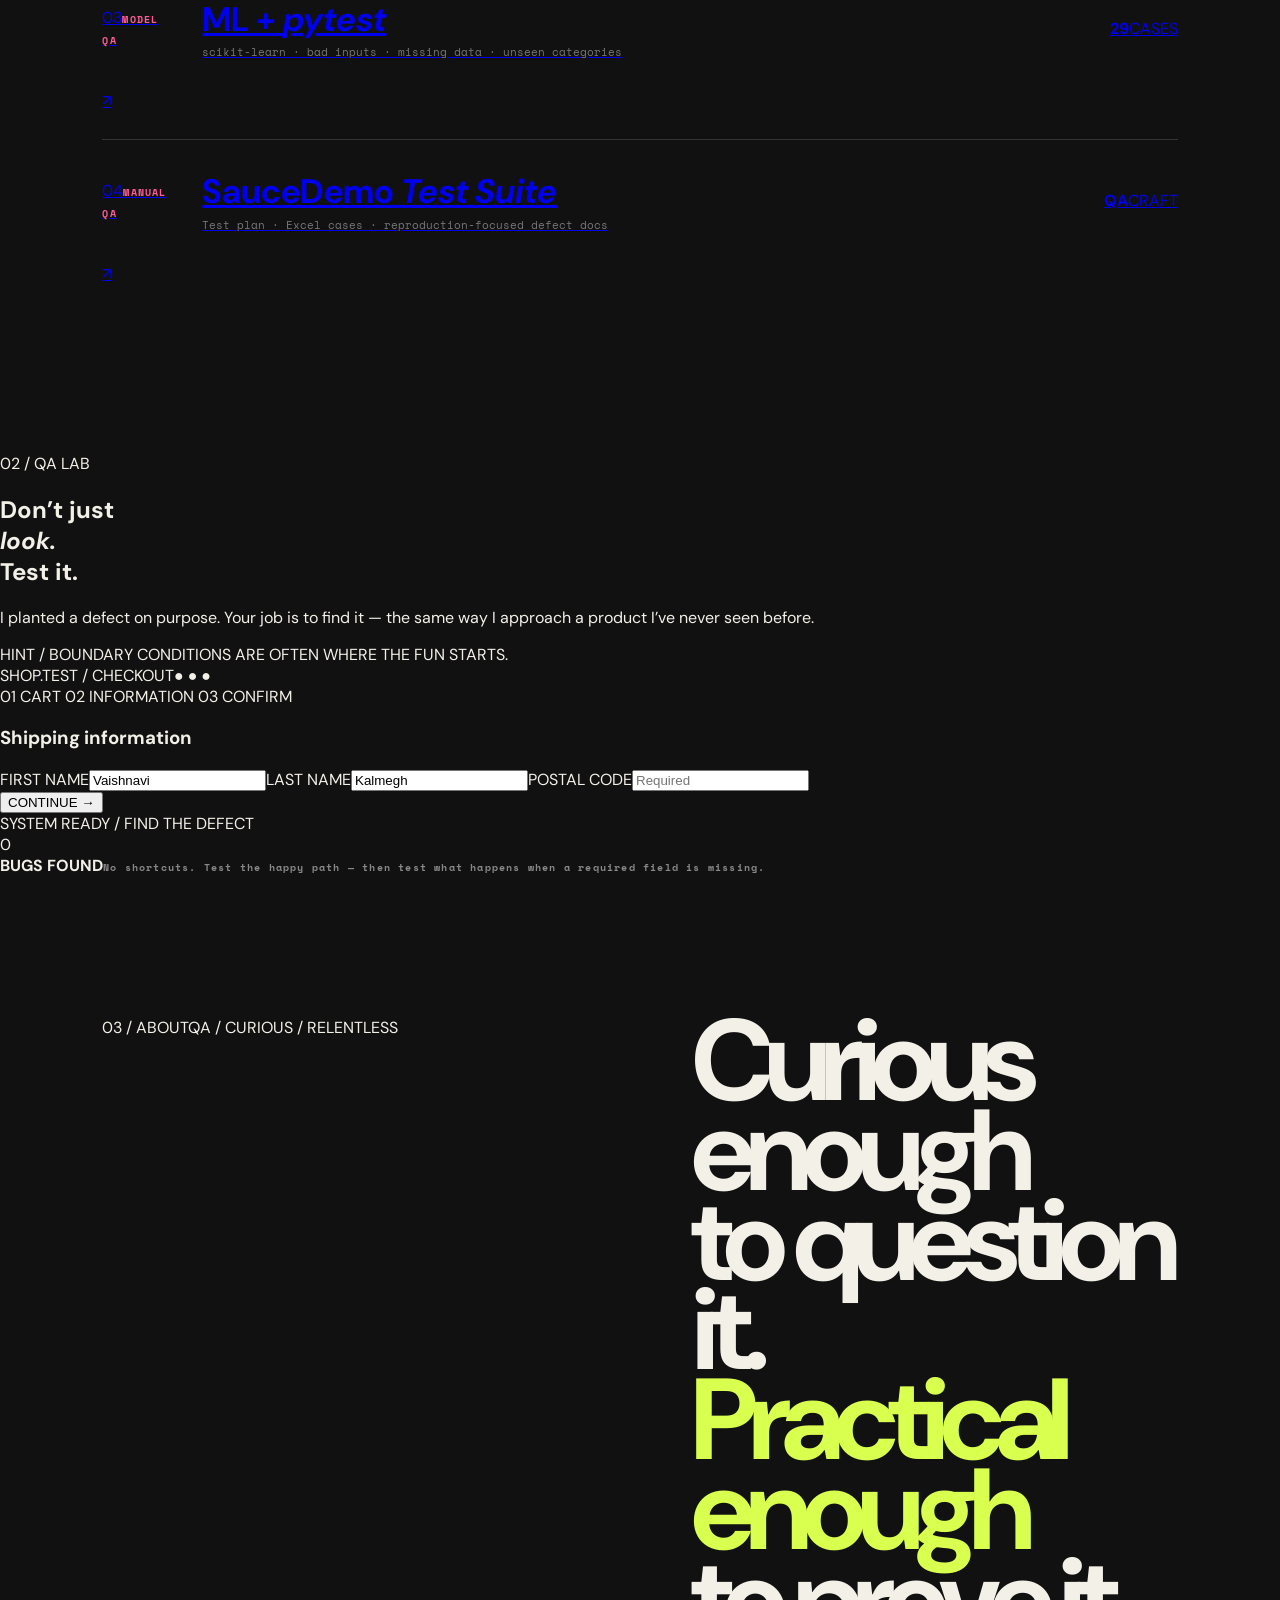
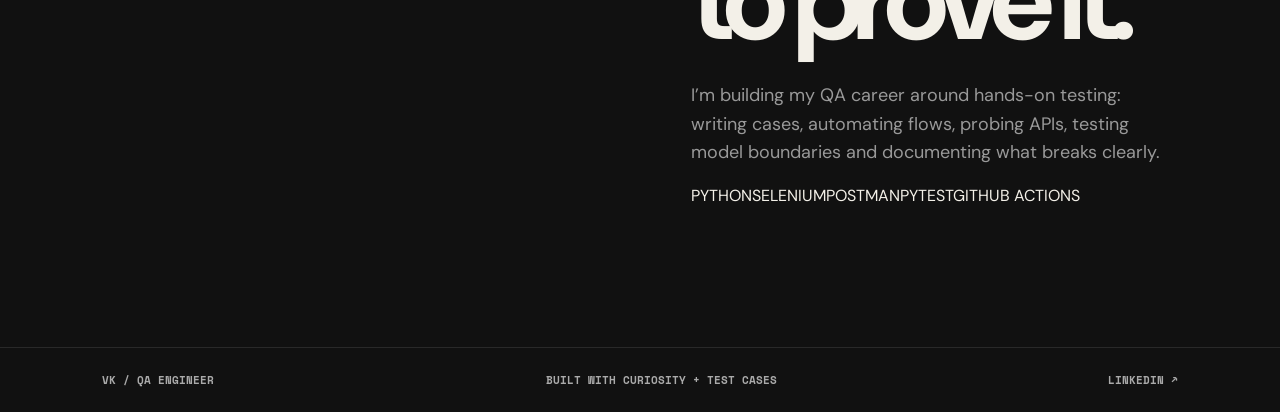
==== commit 75db7e2a: "Refine portfolio into polished interactive QA experience" ====
--- a/index.html
+++ b/index.html
@@ -1,13 +1,102 @@
-<!doctype html><html lang="en"><head><meta charset="utf-8"><meta name="viewport" content="width=device-width,initial-scale=1"><meta name="description" content="Vaishnavi Kalmegh — QA Engineer portfolio"><title>VK // FIND THE BUG</title><link rel="preconnect" href="https://fonts.googleapis.com"><link rel="preconnect" href="https://fonts.gstatic.com" crossorigin><link href="https://fonts.googleapis.com/css2?family=DM+Sans:wght@400;500;700&family=Space+Mono:wght@400;700&display=swap" rel="stylesheet"><link rel="stylesheet" href="styles.css"></head><body>
-<div class="noise"></div><header><a class="logo" href="#">VK<span>_</span></a><nav><a href="#work">WORK</a><a href="#hunt">HUNT</a><a href="https://github.com/vaishnavi-kalmegh" target="_blank">GITHUB ↗</a></nav><button id="sound" aria-label="toggle sound">◉ SOUND</button></header>
+<!doctype html>
+<html lang="en">
+<head>
+<meta charset="utf-8">
+<meta name="viewport" content="width=device-width,initial-scale=1">
+<meta name="description" content="Vaishnavi Kalmegh — QA Engineer portfolio">
+<title>Vaishnavi Kalmegh — QA Engineer</title>
+<link rel="preconnect" href="https://fonts.googleapis.com">
+<link rel="preconnect" href="https://fonts.gstatic.com" crossorigin>
+<link href="https://fonts.googleapis.com/css2?family=DM+Sans:wght@400;500;700&family=Space+Mono:wght@400;700&display=swap" rel="stylesheet">
+<link rel="stylesheet" href="styles.css">
+</head>
+<body>
+<div class="grain"></div>
+<header class="nav">
+  <a class="brand" href="#">VK<span>.</span></a>
+  <div class="nav-center"><a href="#work">WORK</a><a href="#lab">LAB</a><a href="#about">ABOUT</a></div>
+  <a class="nav-link" href="https://github.com/vaishnavi-kalmegh" target="_blank" rel="noreferrer">GITHUB ↗</a>
+</header>
+
 <main>
-<section class="hero"><div class="hero-left"><div class="eyebrow"><i></i> QA ENGINEER · AVAILABLE TO TEST</div><h1>HEY.<br>I'M <em>VAISHNAVI.</em></h1><p>I break things professionally.<br><span>Sometimes I even put the bugs here.</span></p><div class="hero-actions"><button class="cta" id="start">FIND A BUG <b>↗</b></button><a class="ghost" href="#work">SEE MY WORK ↓</a></div></div><div class="terminal"><div class="term-top"><span>portfolio.test</span><span>● ● ●</span></div><div id="terminalText"><p><b>$</b> whoami</p><p class="lime">qa_engineer</p><p><b>$</b> skills --list</p><p>manual · API · Selenium · pytest</p><p><b>$</b> status</p><p class="pink">READY TO BREAK YOUR ASSUMPTIONS_</p></div><div class="cursor"></div></div></section>
-<section class="marquee"><div>MANUAL QA ✦ API TESTING ✦ SELENIUM ✦ PYTEST ✦ CI/CD ✦ BUG HUNTING ✦</div></section>
-<section id="work" class="work"><div class="section-title"><span>01 / WORK</span><h2>Proof, not<br><em>promises.</em></h2></div><div class="project-stack">
-<article class="project" data-type="ui"><div class="pnum">01</div><div><small>UI AUTOMATION</small><h3>SauceDemo<br>Selenium</h3><p>18 tests · POM · pytest · CI</p></div><a href="https://github.com/vaishnavi-kalmegh/saucedemo-selenium-automation" target="_blank">OPEN ↗</a></article>
-<article class="project hot" data-type="api"><div class="pnum">02</div><div><small>API TESTING</small><h3>Restful-Booker</h3><p>12 requests · 41 assertions · 1 known failure</p></div><a href="https://github.com/vaishnavi-kalmegh/restful-booker-api-testing" target="_blank">OPEN ↗</a></article>
-<article class="project" data-type="model"><div class="pnum">03</div><div><small>MODEL QA</small><h3>ML + pytest</h3><p>29 cases · bad inputs · missing data · unseen categories</p></div><a href="https://github.com/vaishnavi-kalmegh/ml-model-testing-pytest" target="_blank">OPEN ↗</a></article>
-<article class="project" data-type="manual"><div class="pnum">04</div><div><small>MANUAL QA</small><h3>SauceDemo<br>Test Suite</h3><p>Test plan · Excel cases · defect documentation</p></div><a href="https://github.com/vaishnavi-kalmegh/saucedemo-manual-testing" target="_blank">OPEN ↗</a></article></div></section>
-<section id="hunt" class="hunt"><div class="hunt-card"><div class="section-title"><span>02 / YOUR TURN</span><h2>Can you<br><em>break me?</em></h2></div><div class="fake-ui"><div class="fake-head"><span>CHECKOUT / STEP 2</span><b>● LIVE</b></div><div class="fake-body"><label>FIRST NAME<input value="Vaishnavi"></label><label>LAST NAME<input value="Kalmegh"></label><label>POSTAL CODE<input id="postal" placeholder="required"></label><button id="checkout">CONTINUE →</button></div><div id="bugMessage" class="bug-message">SYSTEM WAITING...</div></div><div class="hunt-copy"><p>There is a tiny defect in this fake checkout. <b>Find it.</b></p><button class="hint" id="hint">NEED A HINT?</button><p id="hintText" class="hint-text"></p><div class="score"><span id="score">0</span><small>BUGS FOUND</small></div></div></div></section>
-<section class="about"><span>03 / ME</span><div><h2>Curious.<br>Annoying.<br><em>Useful.</em></h2><p>QA is asking “what happens if…?” until the answer gets boringly reliable.</p><div class="chips"><span>PYTHON</span><span>SELENIUM</span><span>POSTMAN</span><span>PYTEST</span><span>GITHUB ACTIONS</span></div></div></section>
-</main><footer><span>VK / 2026</span><a href="https://www.linkedin.com/in/vaishnavi-kalmegh" target="_blank">LINKEDIN ↗</a><a href="https://github.com/vaishnavi-kalmegh" target="_blank">GITHUB ↗</a></footer><script src="script.js"></script></body></html>+<section class="hero">
+  <div class="hero-copy">
+    <div class="eyebrow"><span class="pulse"></span> QA ENGINEER / TESTER</div>
+    <h1>I FIND THE<br><span>EDGE CASE.</span></h1>
+    <p class="hero-lede">I test products, APIs and ML systems with curiosity, evidence and just enough stubbornness to ask <b>“what if?”</b></p>
+    <div class="hero-actions">
+      <button class="primary" id="start">TRY TO BREAK THIS <span>↘</span></button>
+      <a class="text-link" href="#work">VIEW THE PROOF ↓</a>
+    </div>
+  </div>
+  <div class="hero-art" aria-label="QA status panel">
+    <div class="orbit o1"></div><div class="orbit o2"></div>
+    <div class="status-card">
+      <div class="status-top"><span>BUILD / 2026.10</span><span class="live">● ONLINE</span></div>
+      <div class="status-main"><small>CURRENT MODE</small><strong>ADVERSARIAL<br>THINKING</strong></div>
+      <div class="status-grid"><div><span>4</span> PROJECTS</div><div><span>29</span> MODEL TESTS</div><div><span>41</span> API ASSERTIONS</div><div><span>18</span> UI TESTS</div></div>
+      <div class="status-footer">NO BUG IS TOO SMALL TO ASK ABOUT_</div>
+    </div>
+  </div>
+</section>
+
+<section class="ticker"><div>QUALITY IS A FEATURE ✦ BREAK IT BEFORE USERS DO ✦ EXPECT THE UNEXPECTED ✦ TEST THE ASSUMPTION ✦</div></section>
+
+<section id="work" class="work">
+  <div class="section-head"><span>01 / SELECTED WORK</span><h2>Real tests.<br><em>Real artifacts.</em></h2><p>Four projects that show how I think across UI, API, data and manual QA.</p></div>
+  <div class="projects">
+    <a class="project featured" href="https://github.com/vaishnavi-kalmegh/saucedemo-selenium-automation" target="_blank" rel="noreferrer">
+      <div class="project-meta"><span>01</span><small>UI AUTOMATION</small></div>
+      <div class="project-body"><h3>SauceDemo <em>Selenium</em></h3><p>Python · pytest · POM · explicit waits · CI</p></div>
+      <div class="project-stat"><b>18</b><span>TESTS</span></div><div class="arrow">↗</div>
+    </a>
+    <a class="project" href="https://github.com/vaishnavi-kalmegh/restful-booker-api-testing" target="_blank" rel="noreferrer">
+      <div class="project-meta"><span>02</span><small>API TESTING</small></div>
+      <div class="project-body"><h3>Restful-Booker <em>API</em></h3><p>Postman · Newman · negative testing · defect analysis</p></div>
+      <div class="project-stat"><b>41</b><span>ASSERTIONS</span></div><div class="arrow">↗</div>
+    </a>
+    <a class="project" href="https://github.com/vaishnavi-kalmegh/ml-model-testing-pytest" target="_blank" rel="noreferrer">
+      <div class="project-meta"><span>03</span><small>MODEL QA</small></div>
+      <div class="project-body"><h3>ML + <em>pytest</em></h3><p>scikit-learn · bad inputs · missing data · unseen categories</p></div>
+      <div class="project-stat"><b>29</b><span>CASES</span></div><div class="arrow">↗</div>
+    </a>
+    <a class="project" href="https://github.com/vaishnavi-kalmegh/saucedemo-manual-testing" target="_blank" rel="noreferrer">
+      <div class="project-meta"><span>04</span><small>MANUAL QA</small></div>
+      <div class="project-body"><h3>SauceDemo <em>Test Suite</em></h3><p>Test plan · Excel cases · reproduction-focused defect docs</p></div>
+      <div class="project-stat"><b>QA</b><span>CRAFT</span></div><div class="arrow">↗</div>
+    </a>
+  </div>
+</section>
+
+<section id="lab" class="lab">
+  <div class="lab-intro">
+    <span>02 / QA LAB</span>
+    <h2>Don’t just<br><em>look.</em><br>Test it.</h2>
+    <p>I planted a defect on purpose. Your job is to find it — the same way I approach a product I’ve never seen before.</p>
+    <div class="lab-note">HINT / <span>BOUNDARY CONDITIONS ARE OFTEN WHERE THE FUN STARTS.</span></div>
+  </div>
+  <div class="checkout-wrap">
+    <div class="window">
+      <div class="window-bar"><span>SHOP.TEST / CHECKOUT</span><span>● ● ●</span></div>
+      <div class="window-content">
+        <div class="step"><span>01</span> CART <i></i><span class="active">02</span> INFORMATION <i></i><span>03</span> CONFIRM</div>
+        <h3>Shipping information</h3>
+        <div class="fields"><label>FIRST NAME<input value="Vaishnavi"></label><label>LAST NAME<input value="Kalmegh"></label><label class="wide">POSTAL CODE<input id="postal" placeholder="Required"></label></div>
+        <button id="checkout" class="submit">CONTINUE →</button>
+        <div id="bugMessage" class="result" role="status">SYSTEM READY / FIND THE DEFECT</div>
+      </div>
+    </div>
+    <div class="lab-result"><span id="score">0</span><div><b>BUGS FOUND</b><small id="hintText">No shortcuts. Test the happy path — then test what happens when a required field is missing.</small></div></div>
+  </div>
+</section>
+
+<section id="about" class="about">
+  <div class="about-label"><span>03 / ABOUT</span><span class="stamp">QA / CURIOUS / RELENTLESS</span></div>
+  <div class="about-body"><h2>Curious enough<br>to question it.<br><em>Practical enough</em><br>to prove it.</h2><p>I’m building my QA career around hands-on testing: writing cases, automating flows, probing APIs, testing model boundaries and documenting what breaks clearly.</p><div class="skills"><span>PYTHON</span><span>SELENIUM</span><span>POSTMAN</span><span>PYTEST</span><span>GITHUB ACTIONS</span></div></div>
+</section>
+</main>
+
+<footer><span>VK / QA ENGINEER</span><span>BUILT WITH CURIOSITY + TEST CASES</span><a href="https://www.linkedin.com/in/vaishnavi-kalmegh" target="_blank" rel="noreferrer">LINKEDIN ↗</a></footer>
+<script src="script.js"></script>
+</body>
+</html>
--- a/styles.css
+++ b/styles.css
@@ -1,13 +1 @@
-:root{--bg:#0b0d10;--panel:#11151a;--panel2:#151a20;--text:#f2f4f5;--muted:#9da7b0;--line:#252c33;--accent:#b7ff4a;--accent2:#7fe5ff;--danger:#ff7b7b;--max:1160px}*{box-sizing:border-box}html{scroll-behavior:smooth}body{margin:0;background:var(--bg);color:var(--text);font:15px/1.65 Inter,ui-sans-serif,system-ui,-apple-system,BlinkMacSystemFont,"Segoe UI",sans-serif}a{color:inherit;text-decoration:none}button{font:inherit}site-header{}.site-header{position:sticky;top:0;z-index:20;display:flex;align-items:center;justify-content:space-between;padding:18px max(24px,calc((100% - var(--max))/2));background:rgba(11,13,16,.88);backdrop-filter:blur(14px);border-bottom:1px solid var(--line)}.brand{font-size:12px;font-weight:800;letter-spacing:.12em}.brand span{display:inline-grid;place-items:center;width:30px;height:30px;margin-right:9px;border:1px solid var(--accent);color:var(--accent);border-radius:7px}.nav{display:flex;gap:25px}.nav a{color:var(--muted);font-size:13px}.nav a:hover{color:var(--text)}.nav-toggle{display:none;background:none;color:var(--text);border:1px solid var(--line);padding:7px 10px;border-radius:7px}.section{max-width:var(--max);margin:auto;padding:100px 24px}.hero{min-height:650px;display:grid;grid-template-columns:1.2fr .8fr;gap:60px;align-items:center;padding-top:115px}.eyebrow{margin:0 0 14px;color:var(--accent);font-size:11px;font-weight:800;letter-spacing:.18em}.hero h1{font-size:clamp(50px,7vw,86px);line-height:.98;letter-spacing:-.06em;margin:0 0 25px}.hero h1 span{color:var(--accent)}.lead{max-width:650px;color:var(--muted);font-size:18px}.actions{display:flex;gap:12px;flex-wrap:wrap;margin-top:30px}.btn{display:inline-flex;align-items:center;gap:12px;border:1px solid var(--line);padding:12px 17px;border-radius:8px;font-weight:700;font-size:13px}.btn.primary{background:var(--accent);color:#10140a;border-color:var(--accent)}.btn.ghost:hover{border-color:var(--accent);color:var(--accent)}.terminal-card{border:1px solid var(--line);background:var(--panel);border-radius:12px;box-shadow:0 30px 90px rgba(0,0,0,.35);overflow:hidden;transform:rotate(1deg)}.terminal-bar{display:flex;align-items:center;gap:6px;padding:12px 15px;border-bottom:1px solid var(--line);color:var(--muted);font-size:11px}.terminal-bar i{width:7px;height:7px;border-radius:50%;background:#3a4148}.terminal-bar span{margin-left:8px}.terminal-card pre{margin:0;padding:28px;color:#cbd3d9;font:13px/2 "SFMono-Regular",Consolas,monospace}.terminal-card b{color:var(--accent)}.stats{display:grid;grid-template-columns:repeat(4,1fr);padding-top:0}.stat{padding:28px;border:1px solid var(--line);background:var(--panel)}.stat:first-child{border-radius:10px 0 0 10px}.stat:last-child{border-radius:0 10px 10px 0}.stat strong{display:block;font-size:34px;letter-spacing:-.04em}.stat span{color:var(--muted);font-size:12px}.section-heading{display:flex;justify-content:space-between;gap:40px;align-items:end;margin-bottom:35px}.section-heading h2,.about h2,.contact h2,.challenge h2{font-size:clamp(34px,4vw,52px);line-height:1;letter-spacing:-.045em;margin:0}.section-heading>p{max-width:400px;color:var(--muted);margin:0}.project-grid{display:grid;grid-template-columns:repeat(2,1fr);gap:16px}.project-card{background:var(--panel);border:1px solid var(--line);border-radius:12px;padding:28px;min-height:300px;display:flex;flex-direction:column}.project-card:hover{border-color:#3b444d;transform:translateY(-2px);transition:.2s}.project-card.featured{border-color:#45512d}.card-top{display:flex;justify-content:space-between}.tag{font-size:10px;letter-spacing:.15em;color:var(--accent);font-weight:800}.number{color:#58616a;font:12px monospace}.project-card h3{font-size:25px;letter-spacing:-.03em;margin:38px 0 12px}.project-card p{color:var(--muted);margin:0}.mini-metrics{display:flex;gap:15px;flex-wrap:wrap;margin-top:auto;padding-top:25px;color:var(--muted);font-size:11px}.mini-metrics b{color:var(--text)}.project-card>a{margin-top:18px;color:var(--accent);font-size:12px;font-weight:800}.lab{background:var(--panel);border-radius:14px}.lab-controls{display:flex;gap:6px;border-bottom:1px solid var(--line);margin-bottom:25px}.lab-tab{border:0;background:none;color:var(--muted);padding:13px 15px;cursor:pointer;border-bottom:2px solid transparent}.lab-tab.active{color:var(--text);border-color:var(--accent)}.lab-panel{display:none}.lab-panel.active{display:block}.case-layout{display:grid;grid-template-columns:.38fr 1fr;gap:18px}.case-list{display:flex;flex-direction:column;gap:7px}.case-item{border:1px solid var(--line);background:transparent;color:var(--muted);padding:15px;text-align:left;border-radius:8px;cursor:pointer}.case-item.active,.case-item:hover{background:var(--panel2);color:var(--text);border-color:#3a434b}.case-item span{display:block;color:var(--accent);font:10px monospace;margin-bottom:4px}.case-detail{border:1px solid var(--line);background:var(--panel2);border-radius:10px;padding:28px}.case-detail h3{margin:0 0 18px;font-size:25px}.case-detail dl{display:grid;grid-template-columns:120px 1fr;gap:9px;margin:0}.case-detail dt{color:var(--muted);font-size:12px}.case-detail dd{margin:0}.bug-card{border:1px solid #513536;background:#171214;border-radius:10px;padding:30px}.severity{display:inline-block;color:var(--danger);font-size:10px;font-weight:800;letter-spacing:.14em}.bug-card h3{font-size:26px;margin:15px 0 5px}.muted,.bug-card p{color:var(--muted)}.bug-grid{display:grid;grid-template-columns:repeat(2,1fr);gap:1px;margin:25px 0;background:var(--line);border:1px solid var(--line)}.bug-grid div{background:var(--panel);padding:16px}.bug-grid span{display:block;color:var(--muted);font-size:10px;text-transform:uppercase;letter-spacing:.12em}.bug-grid strong{display:block;margin-top:5px}.bug-card a{color:var(--accent);font-weight:800;font-size:12px}.report-grid{display:grid;grid-template-columns:repeat(3,1fr);gap:12px}.report-card{border:1px solid var(--line);padding:24px;border-radius:9px;background:var(--panel2)}.report-card strong{display:block;font-size:40px;margin:25px 0 3px}.report-card p{margin:0}.report-card small{color:var(--muted)}.challenge{display:grid;grid-template-columns:1fr 1fr;gap:70px;align-items:center}.challenge-copy>p:not(.eyebrow){color:var(--muted);max-width:520px}.challenge-box{display:flex;flex-direction:column;gap:8px}.choice{padding:18px;border:1px solid var(--line);background:var(--panel);color:var(--text);border-radius:8px;text-align:left;cursor:pointer}.choice:hover{border-color:var(--accent)}.choice.correct{border-color:var(--accent);background:#141b0e}.choice.incorrect{border-color:var(--danger)}.challenge-result{min-height:25px;margin-top:10px;font-size:13px}.skills{border-top:1px solid var(--line);border-bottom:1px solid var(--line)}.skill-grid{display:grid;grid-template-columns:repeat(4,1fr);gap:12px}.skill-grid>div{padding:22px;border:1px solid var(--line);border-radius:9px}.skill-grid h3{margin:0 0 8px}.skill-grid p{color:var(--muted);margin:0;font-size:13px}.about{display:grid;grid-template-columns:.7fr 1.3fr;gap:80px}.about-copy{font-size:18px}.about-copy p{margin-top:0}.note{font-size:12px!important;color:var(--muted);border-left:2px solid var(--accent);padding-left:15px}.contact{text-align:center;padding-bottom:120px}.contact>p:not(.eyebrow){color:var(--muted)}.contact .actions{justify-content:center}footer{max-width:var(--max);margin:auto;padding:25px 24px 35px;border-top:1px solid var(--line);display:flex;justify-content:space-between;color:#66717a;font-size:11px}.reveal{opacity:0;transform:translateY(16px);transition:.6s}.reveal.visible{opacity:1;transform:none}@media(max-width:800px){.nav{display:none}.nav.open{display:flex;position:absolute;top:67px;left:0;right:0;padding:15px 24px;background:var(--bg);border-bottom:1px solid var(--line);flex-direction:column}.nav-toggle{display:block}.hero,.challenge,.about{grid-template-columns:1fr}.hero{padding-top:75px}.terminal-card{transform:none}.stats{grid-template-columns:repeat(2,1fr)}.stat:first-child,.stat:last-child{border-radius:0}.project-grid,.report-grid,.skill-grid{grid-template-columns:1fr}.case-layout{grid-template-columns:1fr}.section-heading{display:block}.section-heading>p{margin-top:15px}.bug-grid{grid-template-columns:1fr}footer{display:block}footer span{display:block;margin-top:5px}}@media(prefers-reduced-motion:reduce){html{scroll-behavior:auto}.project-card{transition:none}.reveal{transition:none}}
-:root{--bg:#080a12;--panel:#0e1220;--panel2:#131829;--text:#f5f7ff;--muted:#8e98b3;--line:#242b43;--accent:#c8ff4d;--accent2:#55e6ff;--purple:#9b7cff;--danger:#ff647c;--yellow:#ffd166}
-body{font-family:"Space Grotesk",sans-serif;background:var(--bg)}.brand,.hero-kicker,.micro-log,.filters,.filter-readout,.tag,.number,.card-code,.status-pill,.bug-label,.quiz-label,.bug-ticket,.run-grid span{font-family:"IBM Plex Mono",monospace}
-.status{margin-left:auto;color:var(--muted);font:500 10px "IBM Plex Mono",monospace}.status i{display:inline-block;width:7px;height:7px;background:var(--accent);border-radius:50%;margin-right:6px;box-shadow:0 0 12px var(--accent)}
-.hero{min-height:720px}.hero h1{font-size:clamp(55px,8vw,105px);line-height:.9}.hero h1 span{color:var(--accent);text-shadow:0 0 35px rgba(200,255,77,.18)}.hero-console{background:linear-gradient(145deg,var(--panel),#090c15);box-shadow:18px 18px 0 rgba(155,124,255,.08);transform:rotate(1.2deg)}
-.hero-kicker{color:var(--accent2);font-size:10px;letter-spacing:.15em}.micro-log{display:flex;gap:18px;margin-top:28px;color:#59627b;font-size:9px}.ok{color:var(--accent)}.warn{color:var(--yellow)}.fail{color:var(--danger)}
-.ticker{display:grid;grid-template-columns:repeat(5,1fr);max-width:var(--max);margin:auto;border:1px solid var(--line);background:var(--panel)}.ticker div{padding:18px;border-right:1px solid var(--line);font:500 9px "IBM Plex Mono",monospace;color:var(--muted)}.ticker b{display:block;color:var(--text);font-size:25px}
-.section-heading h2,.challenge h2{font-size:clamp(38px,5vw,65px);line-height:.95;letter-spacing:-.055em}.filters{display:flex;gap:7px;flex-wrap:wrap;margin-bottom:22px}.filter{border:1px solid var(--line);background:transparent;color:var(--muted);padding:8px 12px;cursor:pointer;font:500 10px "IBM Plex Mono",monospace}.filter.active,.filter:hover{border-color:var(--accent);color:var(--accent)}.filter-readout{font-size:9px;color:#58627b;margin-top:12px}
-.project-card{position:relative;min-height:330px;background:var(--panel);border:1px solid var(--line);transition:.25s;overflow:hidden}.project-card:hover{border-color:#414b6b;transform:translateY(-5px);box-shadow:10px 10px 0 rgba(200,255,77,.05)}.project-card .tag{color:var(--accent)}
-.lab-shell{display:grid;grid-template-columns:230px 1fr;border:1px solid var(--line);background:var(--panel)}.lab-sidebar{border-right:1px solid var(--line);padding:8px}.lab-tab{font:600 10px "IBM Plex Mono",monospace}.lab-tab.active{color:var(--accent);border-left-color:var(--accent);background:#111727}.lab-content{padding:42px}
-.bug-hunt{background:linear-gradient(120deg,#110d18,#0c1020);border-top:1px solid #2c2440;border-bottom:1px solid #2c2440;max-width:none;padding-left:max(22px,calc((100% - var(--max))/2));padding-right:max(22px,calc((100% - var(--max))/2))}.bug-head{display:flex;justify-content:space-between;align-items:end}.bug-label{color:#6f7690;font-size:9px}.bug-label b{color:var(--danger)}.hunt-layout{display:grid;grid-template-columns:1fr 1fr;gap:70px;margin-top:50px}.hunt-brief p{font-size:18px;color:var(--muted);max-width:570px}.bug-ticket{margin-top:30px;padding:18px;border:1px solid #4d2734;background:#160f16;display:flex;flex-direction:column;gap:4px}.bug-ticket span{color:var(--danger);font-size:9px}.bug-ticket small{color:#76697a}.hunt-quiz{display:flex;flex-direction:column;gap:8px}.quiz-label{font-size:9px;color:var(--yellow)}.quiz-choice{padding:17px;border:1px solid var(--line);background:var(--panel);color:var(--text);text-align:left;cursor:pointer}.quiz-choice:hover{border-color:var(--accent2)}.quiz-choice.correct{border-color:var(--accent);background:#12190d}.quiz-choice.incorrect{border-color:var(--danger)}.quiz-result{min-height:24px;margin-top:8px;font:500 10px "IBM Plex Mono",monospace;color:var(--muted)}
-.reveal{opacity:0;transform:translateY(18px);transition:.6s}.reveal.visible{opacity:1;transform:none}
-@media(max-width:800px){.status{display:none}.hero{min-height:auto;padding-top:75px}.hero-console{transform:none}.ticker{grid-template-columns:repeat(2,1fr);margin:0 22px}.ticker div:nth-child(2n){border-right:0}.lab-shell,.hunt-layout{grid-template-columns:1fr}.lab-sidebar{border-right:0;border-bottom:1px solid var(--line);display:flex;overflow:auto}.lab-tab{min-width:150px}.lab-content{padding:25px}.bug-hunt{padding-left:22px;padding-right:22px}.bug-head{display:block}}
+*{box-sizing:border-box}html{scroll-behavior:smooth}body{margin:0;background:#111;color:#f3f0e8;font-family:"DM Sans",sans-serif}body:before{content:"";position:fixed;inset:0;background:radial-gradient(circle at 75% 10%,#24203d 0,transparent 28%),radial-gradient(circle at 10% 60%,#182b27 0,transparent 25%);pointer-events:none}.noise{position:fixed;inset:0;opacity:.035;pointer-events:none;background-image:url("data:image/svg+xml,%3Csvg viewBox='0 0 180 180' xmlns='http://www.w3.org/2000/svg'%3E%3Cfilter id='n'%3E%3CfeTurbulence type='fractalNoise' baseFrequency='.9' numOctaves='4' stitchTiles='stitch'/%3E%3C/filter%3E%3Crect width='100%25' height='100%25' filter='url(%23n)'/%3E%3C/svg%3E")}header{height:76px;padding:0 5vw;display:flex;align-items:center;justify-content:space-between;border-bottom:1px solid #292929;position:sticky;top:0;background:#111d;backdrop-filter:blur(14px);z-index:10}.logo{font:bold 24px "Space Mono";color:#f3f0e8;text-decoration:none}.logo span{color:#d9ff4f}nav{display:flex;gap:28px}nav a,header button,footer{font:700 11px "Space Mono";color:#aaa;text-decoration:none;background:none;border:0}nav a:hover,footer a:hover{color:#d9ff4f}header button{border:1px solid #333;padding:9px 12px;cursor:pointer}.hero{min-height:calc(100vh - 76px);padding:9vw 8vw;display:grid;grid-template-columns:1.2fr .8fr;align-items:center;gap:7vw}.eyebrow,small,.section-title>span{font:700 10px "Space Mono";letter-spacing:.12em;color:#888}.eyebrow i{display:inline-block;width:7px;height:7px;border-radius:50%;background:#d9ff4f;box-shadow:0 0 14px #d9ff4f;margin-right:8px}.hero h1{font-size:clamp(65px,10vw,150px);line-height:.8;letter-spacing:-.08em;margin:25px 0}.hero h1 em,.section-title em,.about em{font-style:normal;color:#d9ff4f}.hero p{font-size:18px;color:#aaa;line-height:1.5}.hero p span{color:#f3f0e8}.hero-actions{display:flex;gap:16px;align-items:center;margin-top:35px}.cta{background:#d9ff4f;border:0;padding:17px 22px;font:700 12px "Space Mono";cursor:pointer;transition:.2s}.cta:hover{transform:translate(4px,-4px);box-shadow:-5px 5px #f05}.cta b{margin-left:25px}.ghost{color:#aaa;text-decoration:none;font:700 10px "Space Mono"}.terminal{border:1px solid #343434;background:#0b0b0b;padding:0;box-shadow:20px 20px 0 #252033;transform:rotate(2deg);font:12px/1.8 "Space Mono";max-width:430px}.term-top{padding:12px 16px;border-bottom:1px solid #292929;display:flex;justify-content:space-between;color:#666}.terminal #terminalText{padding:28px}.terminal b{color:#f3f0e8}.lime{color:#d9ff4f}.pink{color:#ff5c9a}.cursor{height:13px;width:7px;background:#d9ff4f;margin:-20px 0 25px 28px;animation:blink .8s infinite}@keyframes blink{50%{opacity:0}}.marquee{overflow:hidden;border-block:1px solid #292929;padding:16px 0;color:#555;font:700 11px "Space Mono";white-space:nowrap}.marquee div{animation:slide 18s linear infinite}@keyframes slide{to{transform:translateX(-30%)}}.work,.hunt,.about{padding:11vw 8vw}.section-title h2{font-size:clamp(55px,8vw,110px);line-height:.8;letter-spacing:-.07em;margin:25px 0 65px}.project-stack{max-width:950px;margin-left:auto}.project{display:grid;grid-template-columns:70px 1fr auto;align-items:center;gap:30px;padding:28px 0;border-top:1px solid #333;transition:.2s}.project:hover{padding-left:15px;background:#171717}.project.hot{border-color:#555}.pnum{font:700 12px "Space Mono";color:#666}.project h3{font-size:34px;line-height:.9;margin:9px 0}.project p{margin:0;color:#777;font:11px "Space Mono"}.project a{font:700 10px "Space Mono";color:#d9ff4f;text-decoration:none}.project small{color:#ff5c9a}.hunt{background:#d9ff4f;color:#111}.hunt-card{display:grid;grid-template-columns:1fr 1fr;gap:7vw;max-width:1100px;margin:auto}.hunt .section-title>span{color:#555}.hunt h2{color:#111}.fake-ui{background:#111;color:#eee;padding:0;box-shadow:16px 16px #ff5c9a;align-self:center}.fake-head{padding:14px 18px;border-bottom:1px solid #333;font:10px "Space Mono";display:flex;justify-content:space-between}.fake-head b{color:#d9ff4f}.fake-body{padding:25px;display:grid;gap:15px}.fake-body label{font:9px "Space Mono";color:#777}.fake-body input{display:block;width:100%;margin-top:6px;padding:13px;background:#181818;border:1px solid #333;color:white}.fake-body button{padding:14px;border:0;background:#fff;color:#111;font:700 11px "Space Mono";cursor:pointer}.fake-body button:hover{background:#ff5c9a}.bug-message{padding:0 25px 20px;color:#777;font:10px "Space Mono"}.hunt-copy{align-self:center}.hunt-copy p{font-size:21px;max-width:450px}.hint{border:1px solid #111;background:transparent;padding:10px;font:700 10px "Space Mono";cursor:pointer}.hint-text{font:11px "Space Mono"!important;color:#444}.score{margin-top:50px}.score span{font:700 70px "Space Mono";display:block}.score small{color:#555}.about{display:grid;grid-template-columns:1fr 1fr;gap:8vw}.about h2{font-size:clamp(60px,9vw,125px);line-height:.78;letter-spacing:-.08em;margin:0 0 35px}.about p{font-size:18px;color:#999;max-width:500px;line-height:1.6}.chips{display:flex;flex-wrap:wrap;gap:7px}.chips span{border:1px solid #333;padding:9px 11px;font:9px "Space Mono";color:#aaa}footer{border-top:1px solid #292929;padding:24px 8vw;display:flex;gap:25px}footer span{margin-right:auto}footer a{color:#aaa;text-decoration:none}@media(max-width:800px){nav{display:none}.hero,.hunt-card,.about{grid-template-columns:1fr}.hero{padding-top:70px}.terminal{margin-top:20px}.project{grid-template-columns:35px 1fr}.project a{grid-column:2}.section-title h2{margin-bottom:45px}.hunt{padding:18vw 6vw}.fake-ui{margin-bottom:35px}.about{gap:60px}header{padding:0 6vw}}
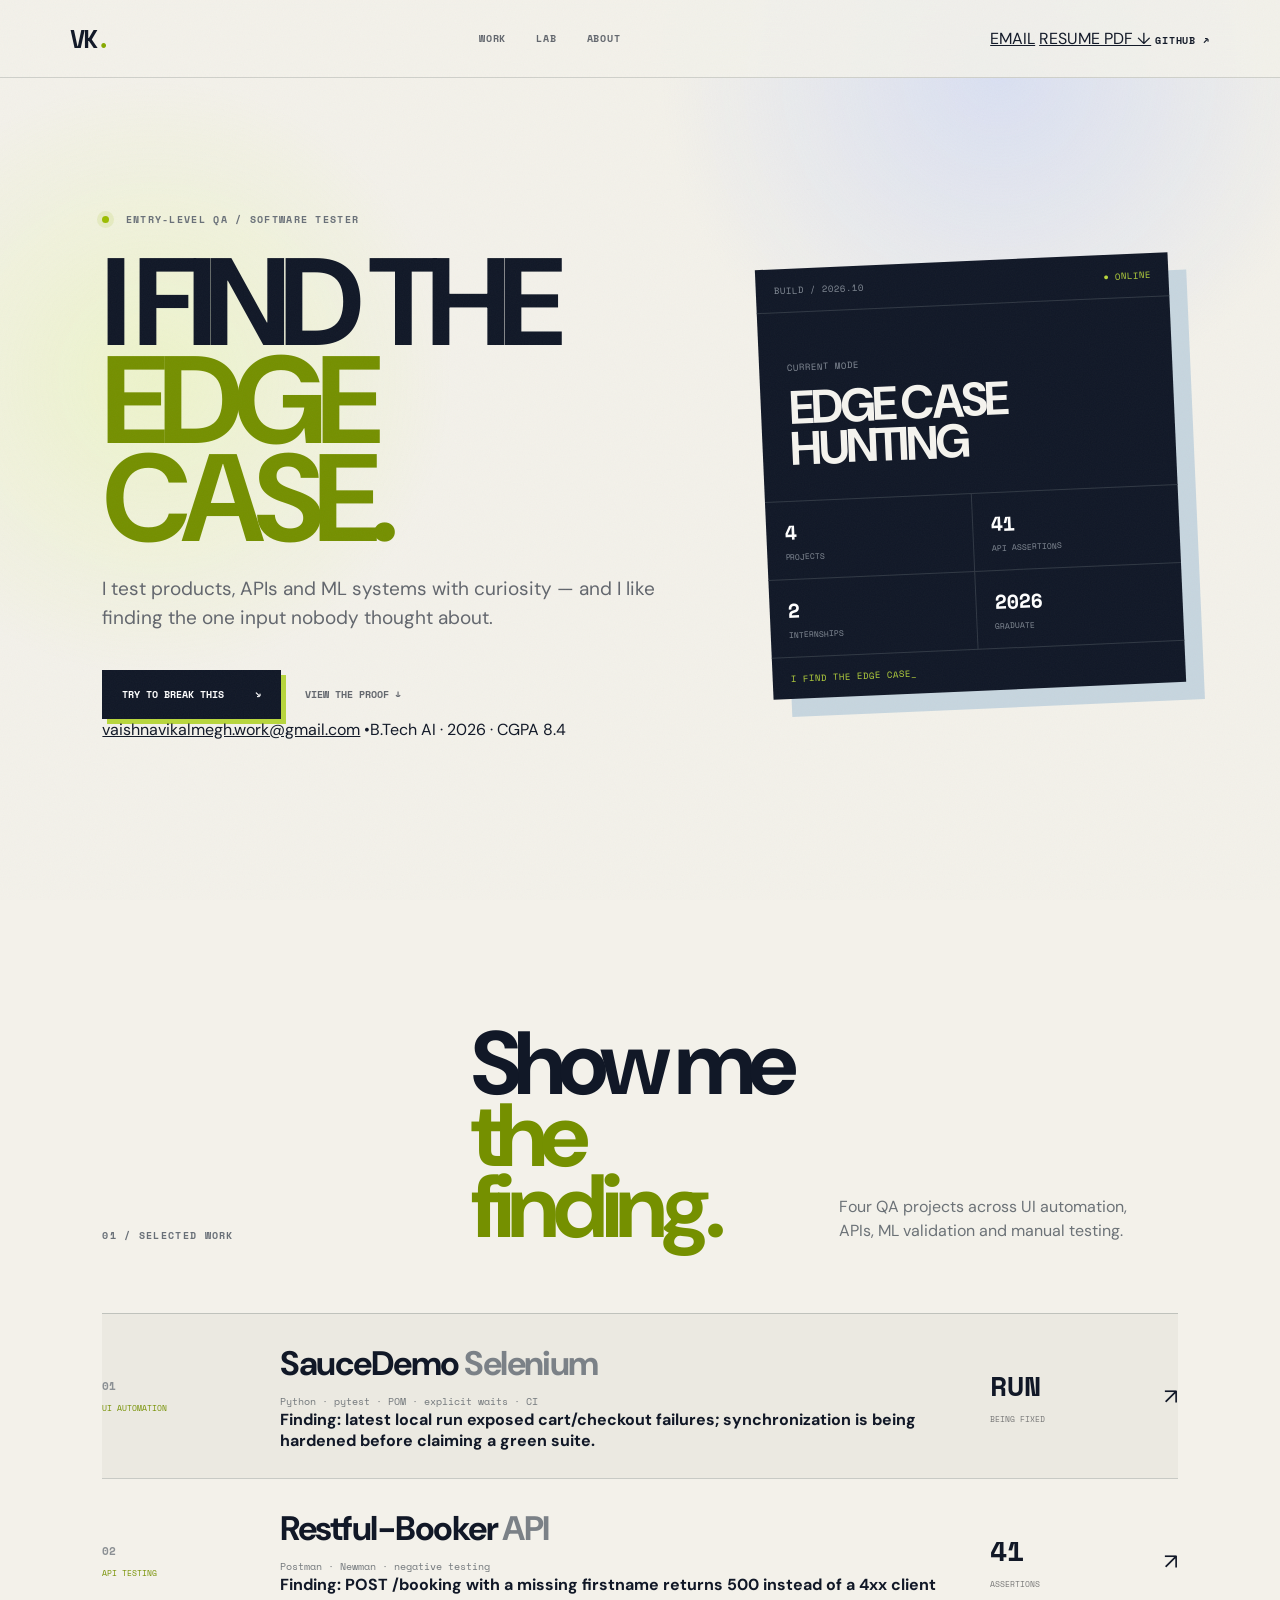
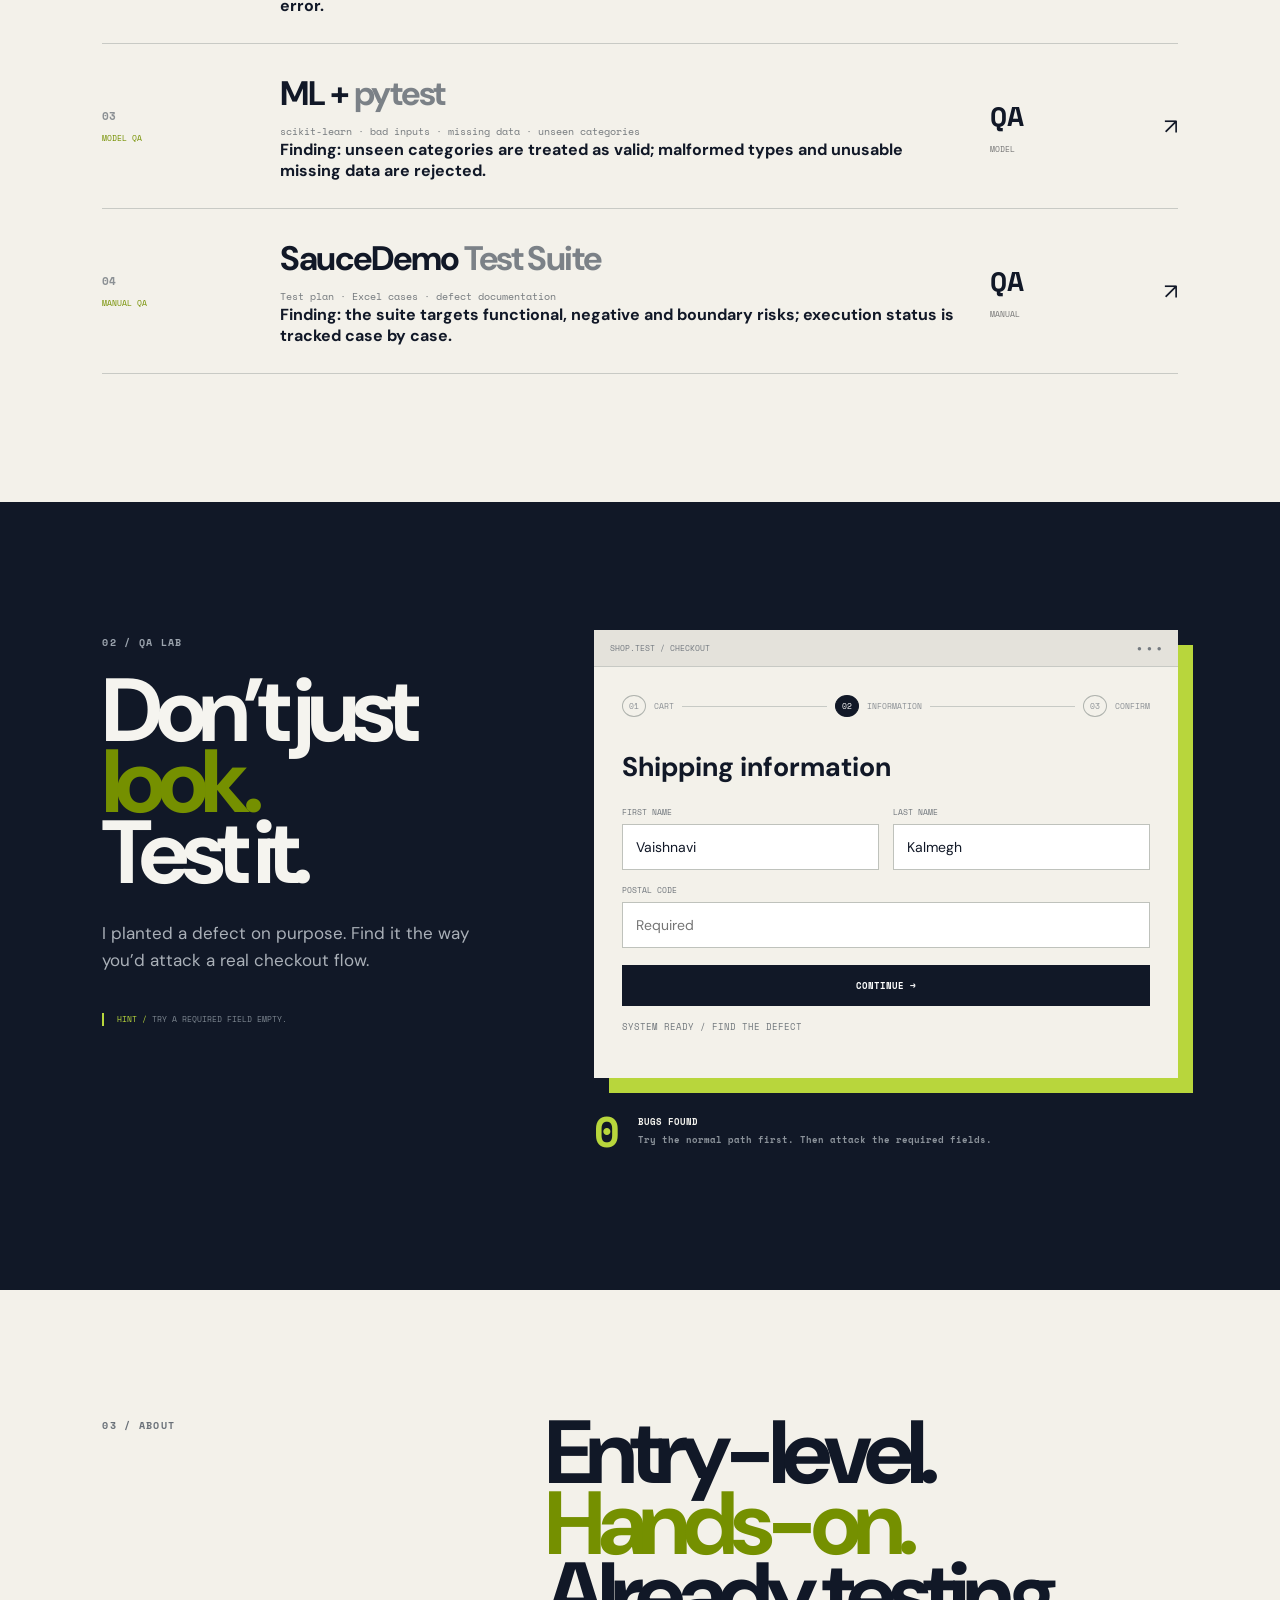
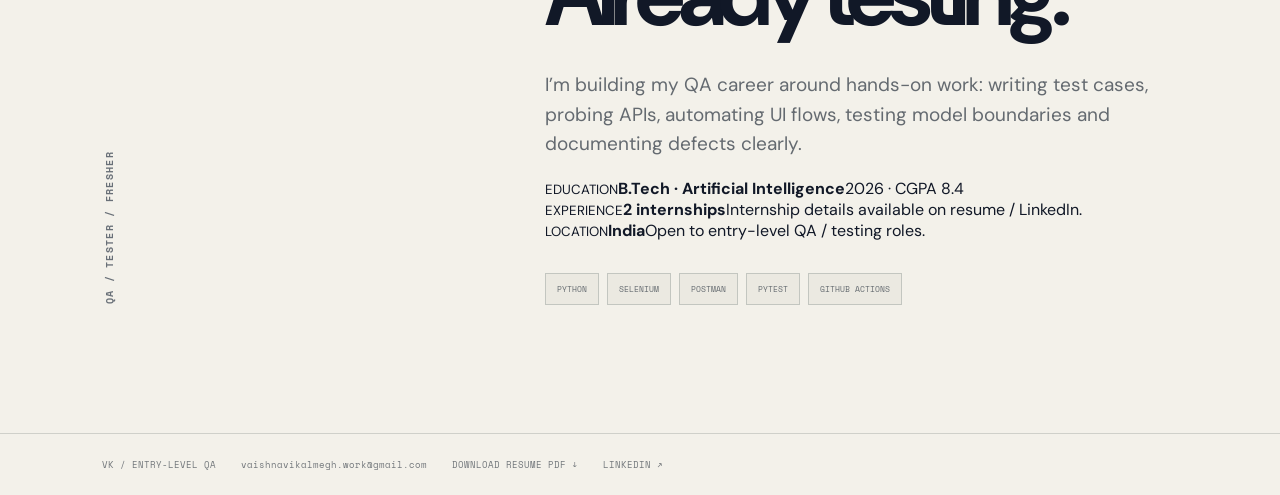
==== commit 4152d72e: "portfolio: make claims evidence-first and recruiter-ready" ====
--- a/index.html
+++ b/index.html
@@ -3,8 +3,8 @@
 <head>
 <meta charset="utf-8">
 <meta name="viewport" content="width=device-width,initial-scale=1">
-<meta name="description" content="Vaishnavi Kalmegh — QA Engineer portfolio">
-<title>Vaishnavi Kalmegh — QA Engineer</title>
+<meta name="description" content="Vaishnavi Kalmegh — Entry-level QA / Software Tester portfolio">
+<title>Vaishnavi Kalmegh — Entry-level QA / Software Tester</title>
 <link rel="preconnect" href="https://fonts.googleapis.com">
 <link rel="preconnect" href="https://fonts.gstatic.com" crossorigin>
 <link href="https://fonts.googleapis.com/css2?family=DM+Sans:wght@400;500;700&family=Space+Mono:wght@400;700&display=swap" rel="stylesheet">
@@ -15,55 +15,61 @@
 <header class="nav">
   <a class="brand" href="#">VK<span>.</span></a>
   <div class="nav-center"><a href="#work">WORK</a><a href="#lab">LAB</a><a href="#about">ABOUT</a></div>
-  <a class="nav-link" href="https://github.com/vaishnavi-kalmegh" target="_blank" rel="noreferrer">GITHUB ↗</a>
+  <div class="nav-actions">
+    <a class="nav-email" href="mailto:vaishnavikalmegh.work@gmail.com">EMAIL</a>
+    <a class="resume-btn" href="resume.pdf" download>RESUME PDF ↓</a>
+    <a class="nav-link" href="https://github.com/vaishnavi-kalmegh" target="_blank" rel="noreferrer">GITHUB ↗</a>
+  </div>
 </header>
 
 <main>
 <section class="hero">
   <div class="hero-copy">
-    <div class="eyebrow"><span class="pulse"></span> QA ENGINEER / TESTER</div>
+    <div class="eyebrow"><span class="pulse"></span> ENTRY-LEVEL QA / SOFTWARE TESTER</div>
     <h1>I FIND THE<br><span>EDGE CASE.</span></h1>
-    <p class="hero-lede">I test products, APIs and ML systems with curiosity, evidence and just enough stubbornness to ask <b>“what if?”</b></p>
+    <p class="hero-lede">I test products, APIs and ML systems with curiosity — and I like finding the one input nobody thought about.</p>
     <div class="hero-actions">
       <button class="primary" id="start">TRY TO BREAK THIS <span>↘</span></button>
       <a class="text-link" href="#work">VIEW THE PROOF ↓</a>
+    </div>
+    <div class="quick-contact">
+      <a href="mailto:vaishnavikalmegh.work@gmail.com">vaishnavikalmegh.work@gmail.com</a>
+      <span>•</span><span>B.Tech AI · 2026 · CGPA 8.4</span>
     </div>
   </div>
   <div class="hero-art" aria-label="QA status panel">
     <div class="orbit o1"></div><div class="orbit o2"></div>
     <div class="status-card">
       <div class="status-top"><span>BUILD / 2026.10</span><span class="live">● ONLINE</span></div>
-      <div class="status-main"><small>CURRENT MODE</small><strong>ADVERSARIAL<br>THINKING</strong></div>
-      <div class="status-grid"><div><span>4</span> PROJECTS</div><div><span>29</span> MODEL TESTS</div><div><span>41</span> API ASSERTIONS</div><div><span>18</span> UI TESTS</div></div>
-      <div class="status-footer">NO BUG IS TOO SMALL TO ASK ABOUT_</div>
+      <div class="status-main"><small>CURRENT MODE</small><strong>EDGE CASE<br>HUNTING</strong></div>
+      <div class="status-grid"><div><span>4</span> PROJECTS</div><div><span>41</span> API ASSERTIONS</div><div><span>2</span> INTERNSHIPS</div><div><span>2026</span> GRADUATE</div></div>
+      <div class="status-footer">I FIND THE EDGE CASE_</div>
     </div>
   </div>
 </section>
 
-<section class="ticker"><div>QUALITY IS A FEATURE ✦ BREAK IT BEFORE USERS DO ✦ EXPECT THE UNEXPECTED ✦ TEST THE ASSUMPTION ✦</div></section>
-
 <section id="work" class="work">
-  <div class="section-head"><span>01 / SELECTED WORK</span><h2>Real tests.<br><em>Real artifacts.</em></h2><p>Four projects that show how I think across UI, API, data and manual QA.</p></div>
+  <div class="section-head"><span>01 / SELECTED WORK</span><h2>Show me<br><em>the finding.</em></h2><p>Four QA projects across UI automation, APIs, ML validation and manual testing.</p></div>
   <div class="projects">
     <a class="project featured" href="https://github.com/vaishnavi-kalmegh/saucedemo-selenium-automation" target="_blank" rel="noreferrer">
       <div class="project-meta"><span>01</span><small>UI AUTOMATION</small></div>
-      <div class="project-body"><h3>SauceDemo <em>Selenium</em></h3><p>Python · pytest · POM · explicit waits · CI</p></div>
-      <div class="project-stat"><b>18</b><span>TESTS</span></div><div class="arrow">↗</div>
+      <div class="project-body"><h3>SauceDemo <em>Selenium</em></h3><p>Python · pytest · POM · explicit waits · CI</p><strong>Finding: latest local run exposed cart/checkout failures; synchronization is being hardened before claiming a green suite.</strong></div>
+      <div class="project-stat"><b>RUN</b><span>BEING FIXED</span></div><div class="arrow">↗</div>
     </a>
     <a class="project" href="https://github.com/vaishnavi-kalmegh/restful-booker-api-testing" target="_blank" rel="noreferrer">
       <div class="project-meta"><span>02</span><small>API TESTING</small></div>
-      <div class="project-body"><h3>Restful-Booker <em>API</em></h3><p>Postman · Newman · negative testing · defect analysis</p></div>
+      <div class="project-body"><h3>Restful-Booker <em>API</em></h3><p>Postman · Newman · negative testing</p><strong>Finding: POST /booking with a missing firstname returns 500 instead of a 4xx client error.</strong></div>
       <div class="project-stat"><b>41</b><span>ASSERTIONS</span></div><div class="arrow">↗</div>
     </a>
     <a class="project" href="https://github.com/vaishnavi-kalmegh/ml-model-testing-pytest" target="_blank" rel="noreferrer">
       <div class="project-meta"><span>03</span><small>MODEL QA</small></div>
-      <div class="project-body"><h3>ML + <em>pytest</em></h3><p>scikit-learn · bad inputs · missing data · unseen categories</p></div>
-      <div class="project-stat"><b>29</b><span>CASES</span></div><div class="arrow">↗</div>
+      <div class="project-body"><h3>ML + <em>pytest</em></h3><p>scikit-learn · bad inputs · missing data · unseen categories</p><strong>Finding: unseen categories are treated as valid; malformed types and unusable missing data are rejected.</strong></div>
+      <div class="project-stat"><b>QA</b><span>MODEL</span></div><div class="arrow">↗</div>
     </a>
     <a class="project" href="https://github.com/vaishnavi-kalmegh/saucedemo-manual-testing" target="_blank" rel="noreferrer">
       <div class="project-meta"><span>04</span><small>MANUAL QA</small></div>
-      <div class="project-body"><h3>SauceDemo <em>Test Suite</em></h3><p>Test plan · Excel cases · reproduction-focused defect docs</p></div>
-      <div class="project-stat"><b>QA</b><span>CRAFT</span></div><div class="arrow">↗</div>
+      <div class="project-body"><h3>SauceDemo <em>Test Suite</em></h3><p>Test plan · Excel cases · defect documentation</p><strong>Finding: the suite targets functional, negative and boundary risks; execution status is tracked case by case.</strong></div>
+      <div class="project-stat"><b>QA</b><span>MANUAL</span></div><div class="arrow">↗</div>
     </a>
   </div>
 </section>
@@ -72,8 +78,8 @@
   <div class="lab-intro">
     <span>02 / QA LAB</span>
     <h2>Don’t just<br><em>look.</em><br>Test it.</h2>
-    <p>I planted a defect on purpose. Your job is to find it — the same way I approach a product I’ve never seen before.</p>
-    <div class="lab-note">HINT / <span>BOUNDARY CONDITIONS ARE OFTEN WHERE THE FUN STARTS.</span></div>
+    <p>I planted a defect on purpose. Find it the way you’d attack a real checkout flow.</p>
+    <div class="lab-note">HINT / <span>TRY A REQUIRED FIELD EMPTY.</span></div>
   </div>
   <div class="checkout-wrap">
     <div class="window">
@@ -86,17 +92,31 @@
         <div id="bugMessage" class="result" role="status">SYSTEM READY / FIND THE DEFECT</div>
       </div>
     </div>
-    <div class="lab-result"><span id="score">0</span><div><b>BUGS FOUND</b><small id="hintText">No shortcuts. Test the happy path — then test what happens when a required field is missing.</small></div></div>
+    <div class="lab-result"><span id="score">0</span><div><b>BUGS FOUND</b><small id="hintText">Try the normal path first. Then attack the required fields.</small></div></div>
   </div>
 </section>
 
 <section id="about" class="about">
-  <div class="about-label"><span>03 / ABOUT</span><span class="stamp">QA / CURIOUS / RELENTLESS</span></div>
-  <div class="about-body"><h2>Curious enough<br>to question it.<br><em>Practical enough</em><br>to prove it.</h2><p>I’m building my QA career around hands-on testing: writing cases, automating flows, probing APIs, testing model boundaries and documenting what breaks clearly.</p><div class="skills"><span>PYTHON</span><span>SELENIUM</span><span>POSTMAN</span><span>PYTEST</span><span>GITHUB ACTIONS</span></div></div>
+  <div class="about-label"><span>03 / ABOUT</span><span class="stamp">QA / TESTER / FRESHER</span></div>
+  <div class="about-body">
+    <h2>Entry-level.<br><em>Hands-on.</em><br>Already testing.</h2>
+    <p>I’m building my QA career around hands-on work: writing test cases, probing APIs, automating UI flows, testing model boundaries and documenting defects clearly.</p>
+    <div class="bio-grid">
+      <div><small>EDUCATION</small><b>B.Tech · Artificial Intelligence</b><span>2026 · CGPA 8.4</span></div>
+      <div><small>EXPERIENCE</small><b>2 internships</b><span>Internship details available on resume / LinkedIn.</span></div>
+      <div><small>LOCATION</small><b>India</b><span>Open to entry-level QA / testing roles.</span></div>
+    </div>
+    <div class="skills"><span>PYTHON</span><span>SELENIUM</span><span>POSTMAN</span><span>PYTEST</span><span>GITHUB ACTIONS</span></div>
+  </div>
 </section>
 </main>
 
-<footer><span>VK / QA ENGINEER</span><span>BUILT WITH CURIOSITY + TEST CASES</span><a href="https://www.linkedin.com/in/vaishnavi-kalmegh" target="_blank" rel="noreferrer">LINKEDIN ↗</a></footer>
+<footer>
+  <span>VK / ENTRY-LEVEL QA</span>
+  <a href="mailto:vaishnavikalmegh.work@gmail.com">vaishnavikalmegh.work@gmail.com</a>
+  <a href="resume.pdf" download>DOWNLOAD RESUME PDF ↓</a>
+  <a href="https://www.linkedin.com/in/vaishnavi-kalmegh" target="_blank" rel="noreferrer">LINKEDIN ↗</a>
+</footer>
 <script src="script.js"></script>
 </body>
 </html>
--- a/styles.css
+++ b/styles.css
@@ -1 +1 @@
-*{box-sizing:border-box}html{scroll-behavior:smooth}body{margin:0;background:#111;color:#f3f0e8;font-family:"DM Sans",sans-serif}body:before{content:"";position:fixed;inset:0;background:radial-gradient(circle at 75% 10%,#24203d 0,transparent 28%),radial-gradient(circle at 10% 60%,#182b27 0,transparent 25%);pointer-events:none}.noise{position:fixed;inset:0;opacity:.035;pointer-events:none;background-image:url("data:image/svg+xml,%3Csvg viewBox='0 0 180 180' xmlns='http://www.w3.org/2000/svg'%3E%3Cfilter id='n'%3E%3CfeTurbulence type='fractalNoise' baseFrequency='.9' numOctaves='4' stitchTiles='stitch'/%3E%3C/filter%3E%3Crect width='100%25' height='100%25' filter='url(%23n)'/%3E%3C/svg%3E")}header{height:76px;padding:0 5vw;display:flex;align-items:center;justify-content:space-between;border-bottom:1px solid #292929;position:sticky;top:0;background:#111d;backdrop-filter:blur(14px);z-index:10}.logo{font:bold 24px "Space Mono";color:#f3f0e8;text-decoration:none}.logo span{color:#d9ff4f}nav{display:flex;gap:28px}nav a,header button,footer{font:700 11px "Space Mono";color:#aaa;text-decoration:none;background:none;border:0}nav a:hover,footer a:hover{color:#d9ff4f}header button{border:1px solid #333;padding:9px 12px;cursor:pointer}.hero{min-height:calc(100vh - 76px);padding:9vw 8vw;display:grid;grid-template-columns:1.2fr .8fr;align-items:center;gap:7vw}.eyebrow,small,.section-title>span{font:700 10px "Space Mono";letter-spacing:.12em;color:#888}.eyebrow i{display:inline-block;width:7px;height:7px;border-radius:50%;background:#d9ff4f;box-shadow:0 0 14px #d9ff4f;margin-right:8px}.hero h1{font-size:clamp(65px,10vw,150px);line-height:.8;letter-spacing:-.08em;margin:25px 0}.hero h1 em,.section-title em,.about em{font-style:normal;color:#d9ff4f}.hero p{font-size:18px;color:#aaa;line-height:1.5}.hero p span{color:#f3f0e8}.hero-actions{display:flex;gap:16px;align-items:center;margin-top:35px}.cta{background:#d9ff4f;border:0;padding:17px 22px;font:700 12px "Space Mono";cursor:pointer;transition:.2s}.cta:hover{transform:translate(4px,-4px);box-shadow:-5px 5px #f05}.cta b{margin-left:25px}.ghost{color:#aaa;text-decoration:none;font:700 10px "Space Mono"}.terminal{border:1px solid #343434;background:#0b0b0b;padding:0;box-shadow:20px 20px 0 #252033;transform:rotate(2deg);font:12px/1.8 "Space Mono";max-width:430px}.term-top{padding:12px 16px;border-bottom:1px solid #292929;display:flex;justify-content:space-between;color:#666}.terminal #terminalText{padding:28px}.terminal b{color:#f3f0e8}.lime{color:#d9ff4f}.pink{color:#ff5c9a}.cursor{height:13px;width:7px;background:#d9ff4f;margin:-20px 0 25px 28px;animation:blink .8s infinite}@keyframes blink{50%{opacity:0}}.marquee{overflow:hidden;border-block:1px solid #292929;padding:16px 0;color:#555;font:700 11px "Space Mono";white-space:nowrap}.marquee div{animation:slide 18s linear infinite}@keyframes slide{to{transform:translateX(-30%)}}.work,.hunt,.about{padding:11vw 8vw}.section-title h2{font-size:clamp(55px,8vw,110px);line-height:.8;letter-spacing:-.07em;margin:25px 0 65px}.project-stack{max-width:950px;margin-left:auto}.project{display:grid;grid-template-columns:70px 1fr auto;align-items:center;gap:30px;padding:28px 0;border-top:1px solid #333;transition:.2s}.project:hover{padding-left:15px;background:#171717}.project.hot{border-color:#555}.pnum{font:700 12px "Space Mono";color:#666}.project h3{font-size:34px;line-height:.9;margin:9px 0}.project p{margin:0;color:#777;font:11px "Space Mono"}.project a{font:700 10px "Space Mono";color:#d9ff4f;text-decoration:none}.project small{color:#ff5c9a}.hunt{background:#d9ff4f;color:#111}.hunt-card{display:grid;grid-template-columns:1fr 1fr;gap:7vw;max-width:1100px;margin:auto}.hunt .section-title>span{color:#555}.hunt h2{color:#111}.fake-ui{background:#111;color:#eee;padding:0;box-shadow:16px 16px #ff5c9a;align-self:center}.fake-head{padding:14px 18px;border-bottom:1px solid #333;font:10px "Space Mono";display:flex;justify-content:space-between}.fake-head b{color:#d9ff4f}.fake-body{padding:25px;display:grid;gap:15px}.fake-body label{font:9px "Space Mono";color:#777}.fake-body input{display:block;width:100%;margin-top:6px;padding:13px;background:#181818;border:1px solid #333;color:white}.fake-body button{padding:14px;border:0;background:#fff;color:#111;font:700 11px "Space Mono";cursor:pointer}.fake-body button:hover{background:#ff5c9a}.bug-message{padding:0 25px 20px;color:#777;font:10px "Space Mono"}.hunt-copy{align-self:center}.hunt-copy p{font-size:21px;max-width:450px}.hint{border:1px solid #111;background:transparent;padding:10px;font:700 10px "Space Mono";cursor:pointer}.hint-text{font:11px "Space Mono"!important;color:#444}.score{margin-top:50px}.score span{font:700 70px "Space Mono";display:block}.score small{color:#555}.about{display:grid;grid-template-columns:1fr 1fr;gap:8vw}.about h2{font-size:clamp(60px,9vw,125px);line-height:.78;letter-spacing:-.08em;margin:0 0 35px}.about p{font-size:18px;color:#999;max-width:500px;line-height:1.6}.chips{display:flex;flex-wrap:wrap;gap:7px}.chips span{border:1px solid #333;padding:9px 11px;font:9px "Space Mono";color:#aaa}footer{border-top:1px solid #292929;padding:24px 8vw;display:flex;gap:25px}footer span{margin-right:auto}footer a{color:#aaa;text-decoration:none}@media(max-width:800px){nav{display:none}.hero,.hunt-card,.about{grid-template-columns:1fr}.hero{padding-top:70px}.terminal{margin-top:20px}.project{grid-template-columns:35px 1fr}.project a{grid-column:2}.section-title h2{margin-bottom:45px}.hunt{padding:18vw 6vw}.fake-ui{margin-bottom:35px}.about{gap:60px}header{padding:0 6vw}}+*{box-sizing:border-box}html{scroll-behavior:smooth}body{margin:0;background:#f3f1ea;color:#111827;font-family:"DM Sans",sans-serif}body:before{content:"";position:fixed;inset:0;background:radial-gradient(circle at 78% 8%,rgba(177,196,255,.38),transparent 26%),radial-gradient(circle at 12% 42%,rgba(213,255,79,.2),transparent 24%);pointer-events:none;z-index:-2}.grain{position:fixed;inset:0;pointer-events:none;opacity:.035;z-index:20;background-image:url("data:image/svg+xml,%3Csvg xmlns='http://www.w3.org/2000/svg' width='140' height='140' viewBox='0 0 140 140'%3E%3Cfilter id='n'%3E%3CfeTurbulence type='fractalNoise' baseFrequency='.85' numOctaves='3'/%3E%3C/filter%3E%3Crect width='100%25' height='100%25' filter='url(%23n)'/%3E%3C/svg%3E")}a{color:inherit}.nav{height:78px;padding:0 5.5vw;display:flex;align-items:center;justify-content:space-between;border-bottom:1px solid #cfd0ca;position:sticky;top:0;z-index:10;background:rgba(243,241,234,.86);backdrop-filter:blur(16px)}.brand{font:bold 25px "Space Mono";text-decoration:none;letter-spacing:-.08em}.brand span{color:#87a900}.nav-center{display:flex;gap:30px}.nav-center a,.nav-link{font:700 10px "Space Mono";text-decoration:none;letter-spacing:.08em}.nav-center a{color:#62666d}.nav-center a:hover,.nav-link:hover{color:#759000}.hero{min-height:calc(100vh - 78px);padding:7vw 8vw 9vw;display:grid;grid-template-columns:1.15fr .85fr;align-items:center;gap:8vw;max-width:1500px;margin:auto}.eyebrow,.section-head>span,.about-label>span,.lab-intro>span{font:700 10px "Space Mono";letter-spacing:.13em;color:#697078}.pulse{display:inline-block;width:7px;height:7px;border-radius:50%;background:#9cbd00;box-shadow:0 0 0 5px rgba(156,189,0,.12);margin-right:9px}.hero h1{font-size:clamp(64px,9.7vw,145px);line-height:.79;letter-spacing:-.085em;margin:27px 0}.hero h1 span,.section-head h2 em,.lab h2 em,.about h2 em{color:#759000;font-style:normal}.hero-lede{font-size:19px;line-height:1.5;color:#62666d;max-width:620px}.hero-lede b{color:#111827}.hero-actions{display:flex;align-items:center;gap:24px;margin-top:38px}.primary{background:#111827;color:#fff;border:0;padding:17px 20px;font:700 10px "Space Mono";cursor:pointer;box-shadow:5px 5px #b8d63c;transition:.18s}.primary:hover{transform:translate(3px,3px);box-shadow:2px 2px #b8d63c}.primary span{margin-left:25px}.text-link{font:700 10px "Space Mono";text-decoration:none;color:#62666d}.hero-art{position:relative;min-height:420px;display:grid;place-items:center}.status-card{width:min(100%,430px);background:#111827;color:#f5f4ef;box-shadow:18px 18px #c7d6df;transform:rotate(-2.5deg);position:relative;z-index:2}.status-top{padding:15px 18px;border-bottom:1px solid #303844;display:flex;justify-content:space-between;font:9px "Space Mono";color:#858d98}.live{color:#b8d63c}.status-main{padding:42px 28px 30px}.status-main small{font:9px "Space Mono";color:#858d98}.status-main strong{display:block;font-size:47px;line-height:.88;letter-spacing:-.06em;margin-top:12px}.status-grid{display:grid;grid-template-columns:1fr 1fr;border-top:1px solid #303844}.status-grid div{padding:16px 18px;border-right:1px solid #303844;border-bottom:1px solid #303844;font:8px "Space Mono";color:#858d98}.status-grid div:nth-child(even){border-right:0}.status-grid span{display:block;color:#fff;font:bold 20px "Space Mono";margin-bottom:4px}.status-footer{padding:14px 18px;color:#b8d63c;font:9px "Space Mono"}.orbit{position:absolute;border:1px solid #ccd1c7;border-radius:50%;width:360px;height:360px}.o2{width:270px;height:270px;border-style:dashed;transform:rotate(35deg)}.ticker{overflow:hidden;border-block:1px solid #cfd0ca;padding:14px 0;white-space:nowrap;font:700 10px "Space Mono";color:#6c7277;background:#ebe9e1}.ticker div{animation:scroll 20s linear infinite}@keyframes scroll{to{transform:translateX(-35%)}}.work{padding:10vw 8vw;max-width:1500px;margin:auto}.section-head{display:grid;grid-template-columns:1fr 1fr 1fr;align-items:end;gap:30px;margin-bottom:70px}.section-head h2{font-size:clamp(55px,7vw,105px);line-height:.8;letter-spacing:-.075em;margin:0}.section-head p{max-width:290px;color:#6c7277;line-height:1.5;margin:0}.projects{border-top:1px solid #bfc2bc}.project{display:grid;grid-template-columns:150px 1fr 120px 40px;align-items:center;gap:28px;padding:27px 0;border-bottom:1px solid #c8cac5;text-decoration:none;transition:.2s}.project:hover{background:#e8e6de;padding-left:18px;padding-right:18px}.project-meta{display:flex;flex-direction:column;gap:8px}.project-meta span{font:700 11px "Space Mono";color:#8b9094}.project-meta small{font:8px "Space Mono";color:#759000}.project-body h3{font-size:34px;letter-spacing:-.045em;margin:0 0 8px}.project-body h3 em{font-style:normal;color:#7b8187}.project-body p{font:10px "Space Mono";color:#73787c;margin:0}.project-stat b{display:block;font:bold 28px "Space Mono"}.project-stat span{font:8px "Space Mono";color:#777}.arrow{font-size:22px;text-align:right}.featured{background:#ebe9e1}.lab{padding:10vw 8vw;background:#111827;color:#f5f4ef;display:grid;grid-template-columns:.8fr 1.2fr;gap:8vw}.lab-intro{max-width:480px}.lab-intro>span{color:#9ca4ae}.lab h2{font-size:clamp(58px,7vw,105px);line-height:.79;letter-spacing:-.08em;margin:25px 0 32px}.lab-intro p{color:#aab0b8;line-height:1.55;font-size:17px}.lab-note{border-left:2px solid #b8d63c;padding-left:13px;margin-top:40px;font:8px/1.6 "Space Mono";color:#b8d63c}.lab-note span{color:#7e8791}.checkout-wrap{align-self:center}.window{background:#f3f1ea;color:#111827;box-shadow:15px 15px #b8d63c}.window-bar{padding:12px 16px;background:#e4e2db;border-bottom:1px solid #c7c9c4;display:flex;justify-content:space-between;color:#747a80;font:8px "Space Mono"}.window-content{padding:28px}.step{font:8px "Space Mono";color:#8a8f94;display:flex;align-items:center;gap:8px;margin-bottom:32px}.step span{border:1px solid #aeb2ad;border-radius:50%;padding:4px 6px}.step .active{background:#111827;color:#fff;border-color:#111827}.step i{height:1px;background:#c7cac5;flex:1}.window h3{font-size:27px;margin:0 0 22px}.fields{display:grid;grid-template-columns:1fr 1fr;gap:14px}.fields label{font:8px "Space Mono";color:#70767c}.fields .wide{grid-column:1/-1}.fields input{width:100%;display:block;margin-top:6px;padding:13px;border:1px solid #bfc2bc;background:#fff;font:14px "DM Sans";color:#111827}.submit{width:100%;margin-top:17px;padding:14px;background:#111827;color:#fff;border:0;font:700 9px "Space Mono";cursor:pointer}.submit:hover{background:#759000}.result{margin-top:14px;color:#72787d;font:9px "Space Mono";min-height:30px}.result.found{color:#d43c6e}.lab-result{display:flex;gap:18px;align-items:center;margin-top:22px}.lab-result>span{font:bold 42px "Space Mono";color:#b8d63c}.lab-result b,.lab-result small{display:block;font:700 9px "Space Mono"}.lab-result small{color:#8b929a;margin-top:5px;line-height:1.5}.about{padding:10vw 8vw;display:grid;grid-template-columns:.7fr 1.3fr;gap:8vw;max-width:1500px;margin:auto}.about-label{display:flex;flex-direction:column;justify-content:space-between}.stamp{font:8px "Space Mono";color:#8a8f94;writing-mode:vertical-rl;transform:rotate(180deg);letter-spacing:.12em}.about-body h2{font-size:clamp(55px,7vw,108px);line-height:.79;letter-spacing:-.08em;margin:0 0 40px}.about-body p{font-size:19px;line-height:1.55;color:#646a70;max-width:700px}.skills{display:flex;flex-wrap:wrap;gap:8px;margin-top:32px}.skills span{border:1px solid #c3c6c0;padding:9px 11px;font:8px "Space Mono";color:#656b70;background:#ebe9e1}footer{border-top:1px solid #cfd0ca;padding:24px 8vw;display:flex;gap:25px;font:9px "Space Mono";color:#73787c}footer span:nth-child(2){margin:auto}footer a{text-decoration:none}footer a:hover{color:#759000}@media(max-width:850px){.nav-center{display:none}.hero,.lab,.about{grid-template-columns:1fr}.hero{padding-top:70px}.hero-art{min-height:390px}.section-head{grid-template-columns:1fr;margin-bottom:50px}.section-head p{max-width:500px}.project{grid-template-columns:45px 1fr 35px}.project-meta small,.project-stat{display:none}.project-body h3{font-size:27px}.lab{padding:18vw 6vw}.about{padding:18vw 6vw}.stamp{display:none}.fields{grid-template-columns:1fr}.fields .wide{grid-column:auto}footer{padding:22px 6vw;flex-wrap:wrap}footer span:nth-child(2){display:none}}@media(max-width:500px){.hero h1{font-size:19vw}.status-main strong{font-size:39px}.status-card{box-shadow:10px 10px #c7d6df}.orbit{width:300px;height:300px}.project:hover{padding-left:8px;padding-right:8px}}
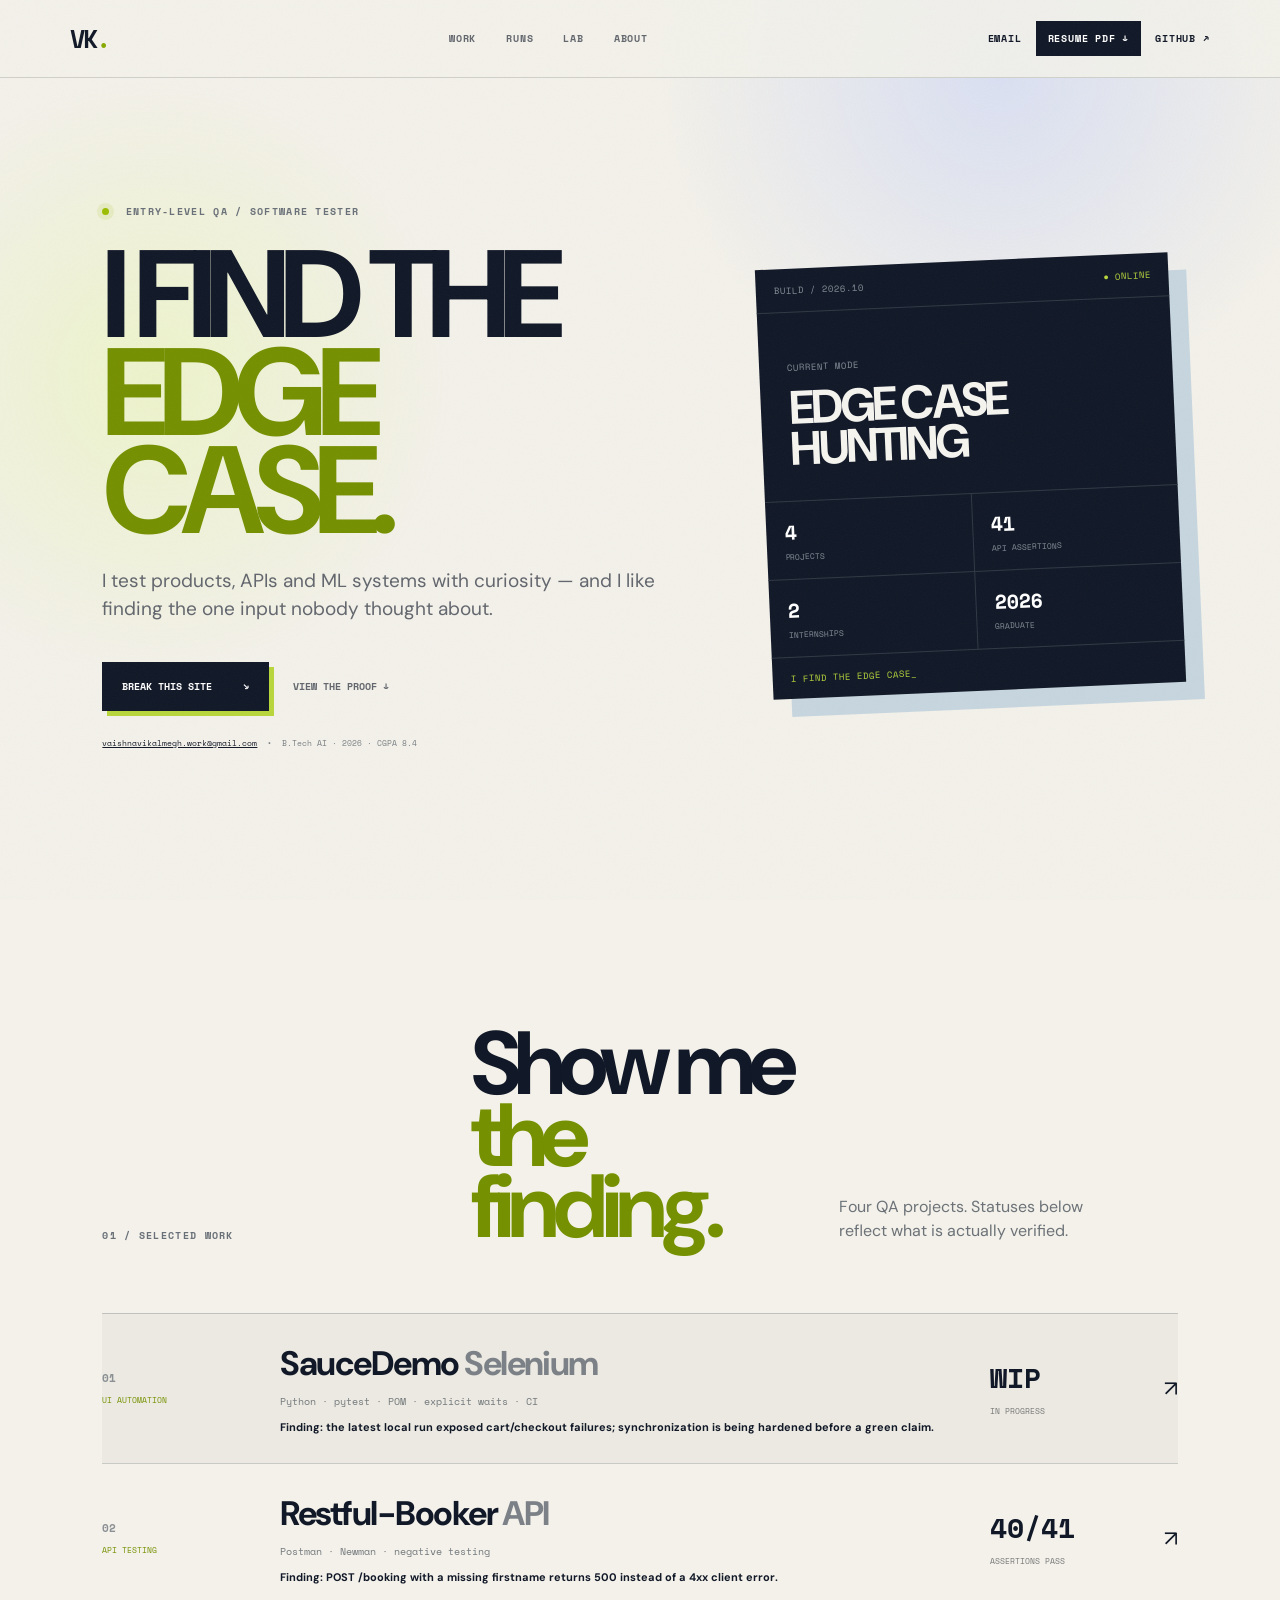
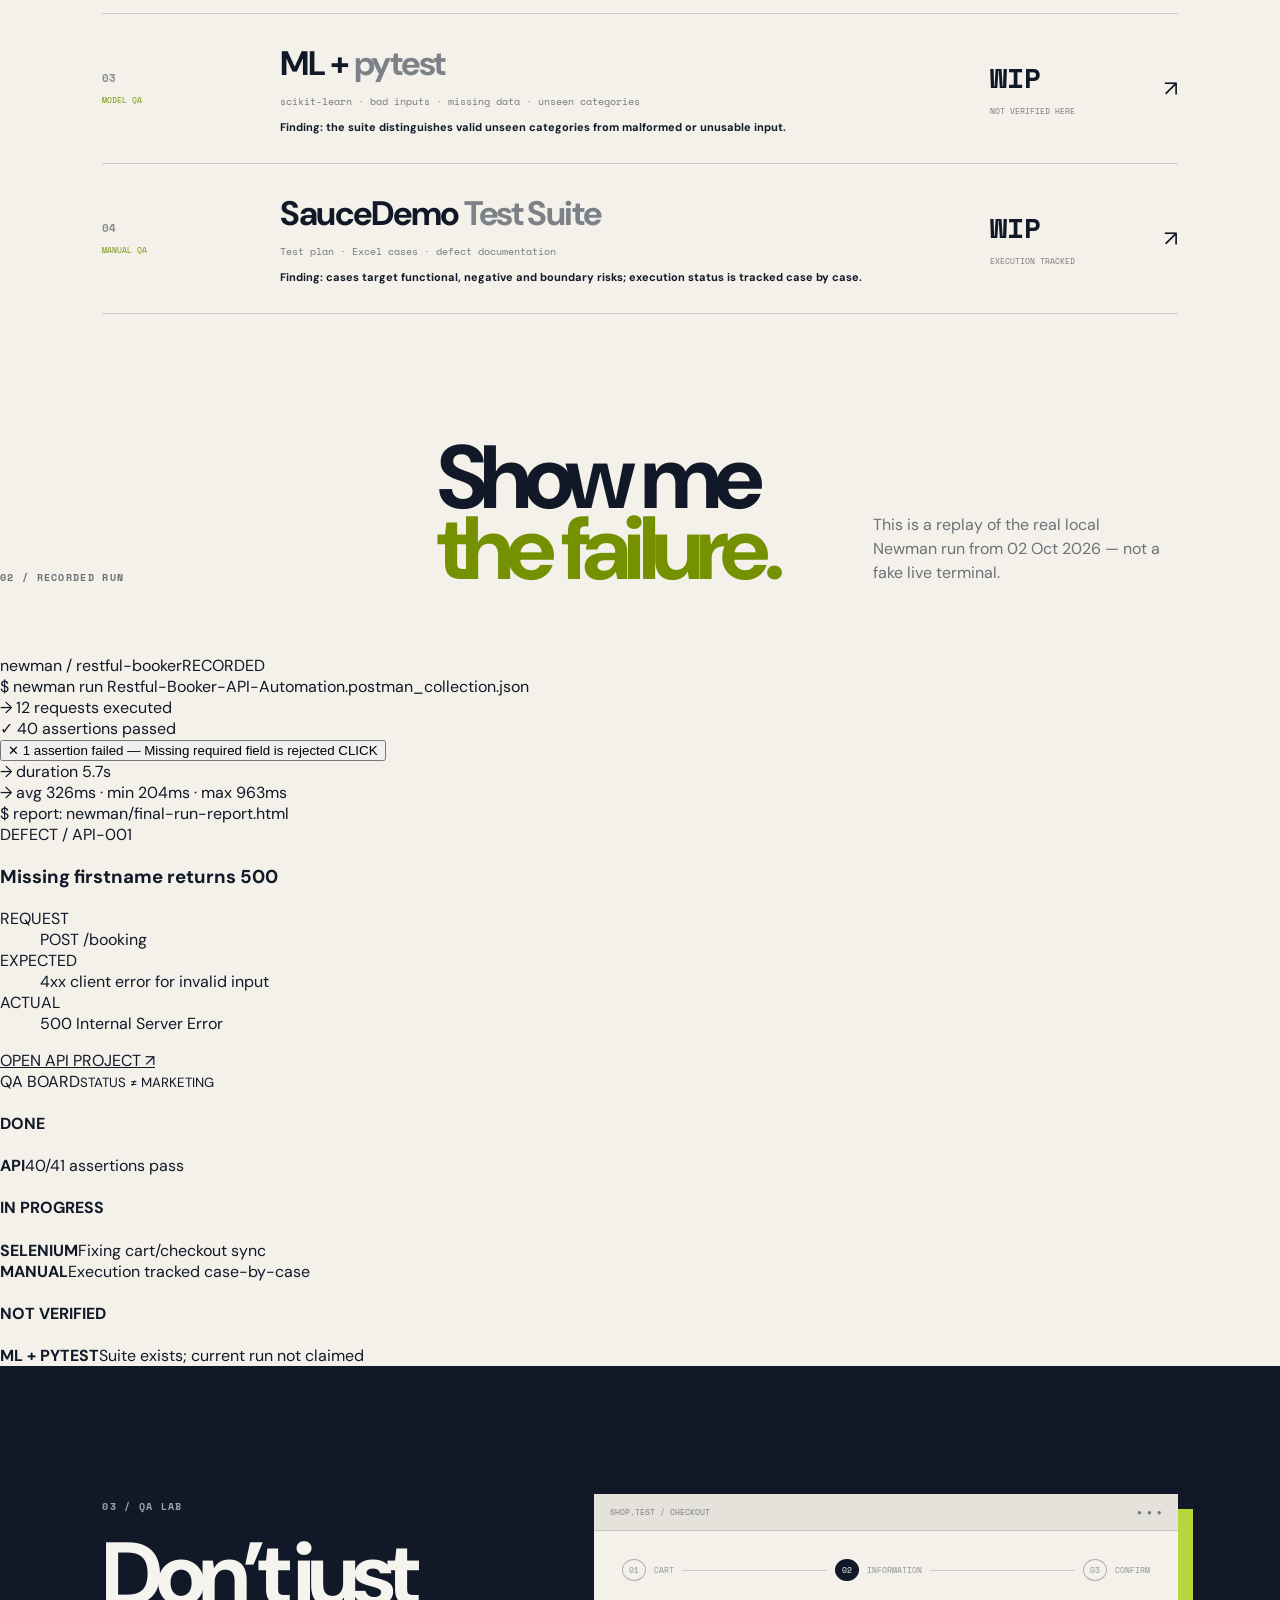
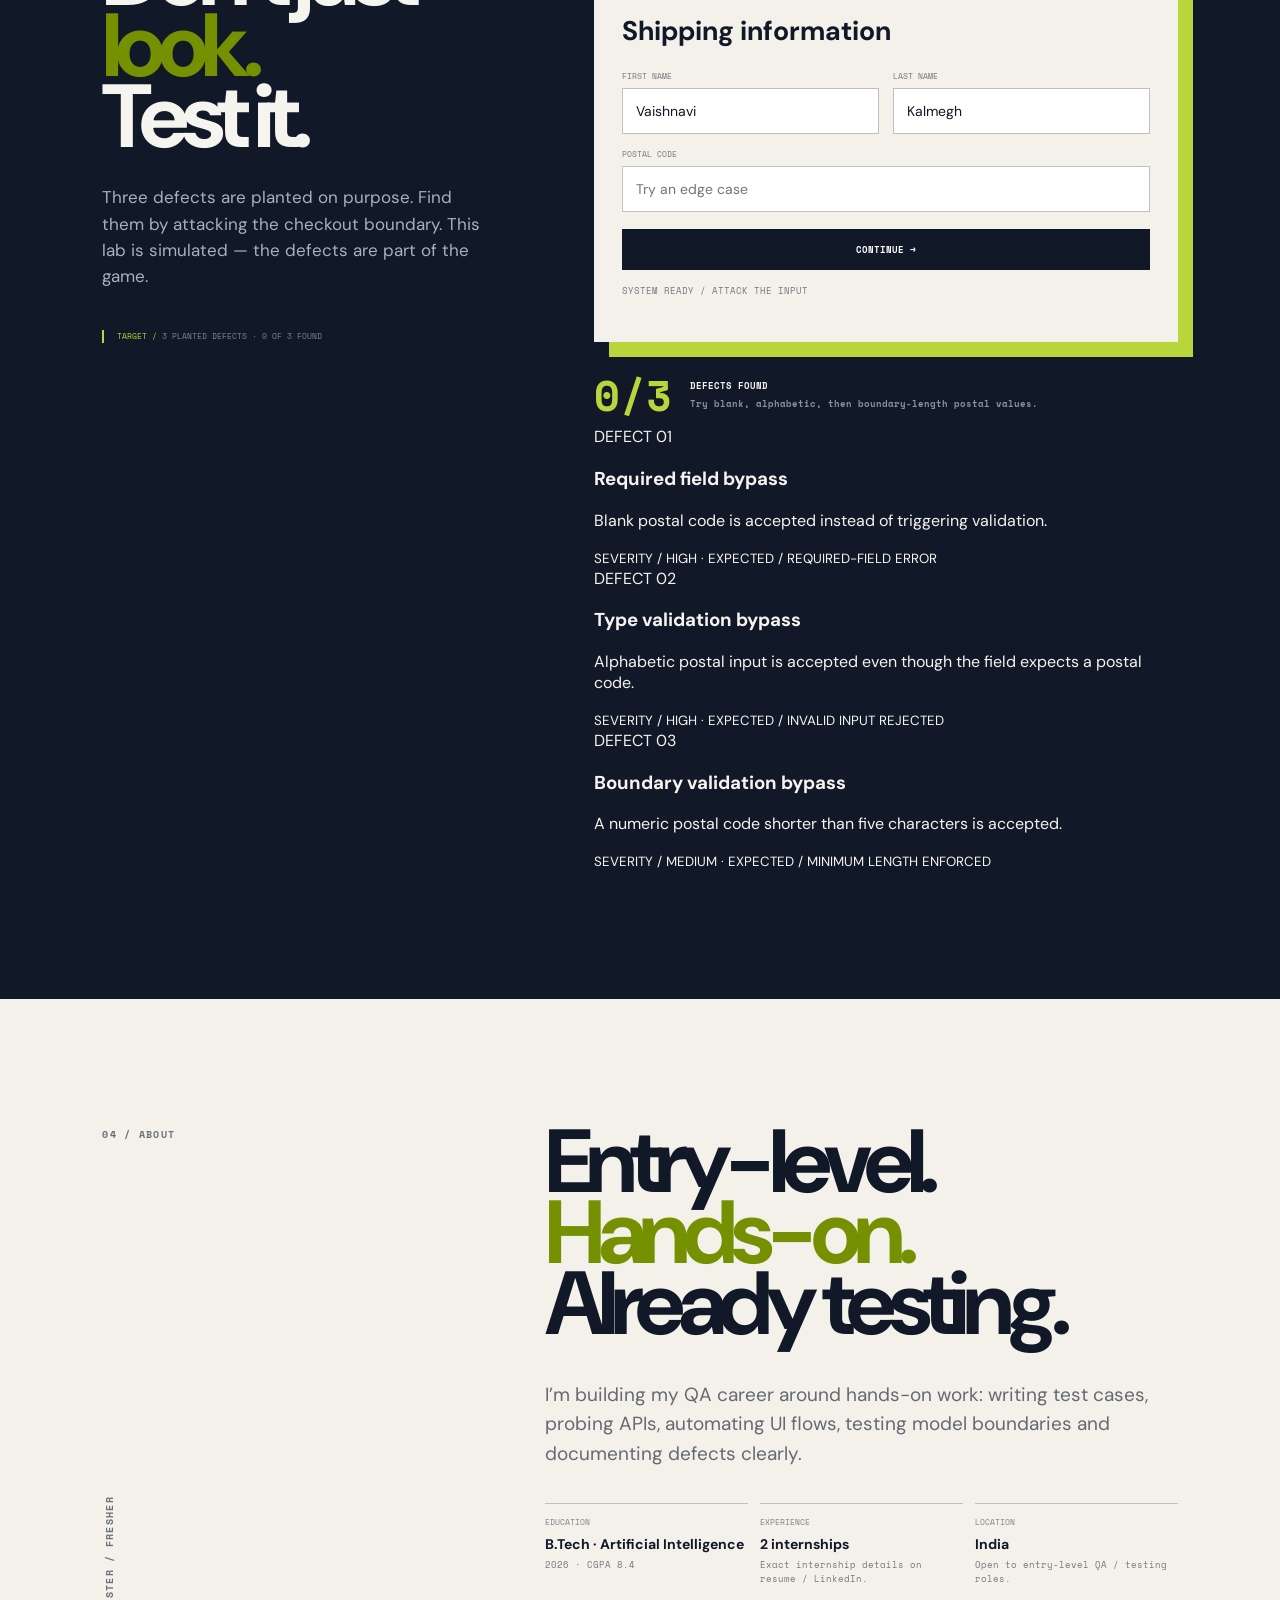
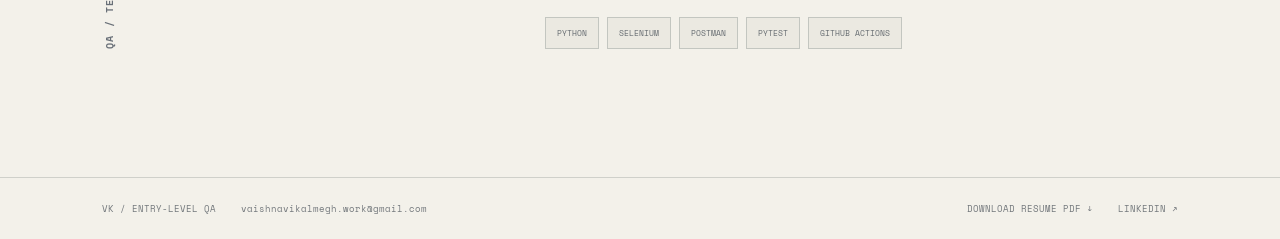
==== commit d04bb810: "feat: turn portfolio into QA playground" ====
--- a/index.html
+++ b/index.html
@@ -1,12 +1,10 @@
 <!doctype html>
 <html lang="en">
 <head>
-<meta charset="utf-8">
-<meta name="viewport" content="width=device-width,initial-scale=1">
+<meta charset="utf-8"><meta name="viewport" content="width=device-width,initial-scale=1">
 <meta name="description" content="Vaishnavi Kalmegh — Entry-level QA / Software Tester portfolio">
 <title>Vaishnavi Kalmegh — Entry-level QA / Software Tester</title>
-<link rel="preconnect" href="https://fonts.googleapis.com">
-<link rel="preconnect" href="https://fonts.gstatic.com" crossorigin>
+<link rel="preconnect" href="https://fonts.googleapis.com"><link rel="preconnect" href="https://fonts.gstatic.com" crossorigin>
 <link href="https://fonts.googleapis.com/css2?family=DM+Sans:wght@400;500;700&family=Space+Mono:wght@400;700&display=swap" rel="stylesheet">
 <link rel="stylesheet" href="styles.css">
 </head>
@@ -14,7 +12,7 @@
 <div class="grain"></div>
 <header class="nav">
   <a class="brand" href="#">VK<span>.</span></a>
-  <div class="nav-center"><a href="#work">WORK</a><a href="#lab">LAB</a><a href="#about">ABOUT</a></div>
+  <div class="nav-center"><a href="#work">WORK</a><a href="#runs">RUNS</a><a href="#lab">LAB</a><a href="#about">ABOUT</a></div>
   <div class="nav-actions">
     <a class="nav-email" href="mailto:vaishnavikalmegh.work@gmail.com">EMAIL</a>
     <a class="resume-btn" href="resume.pdf" download>RESUME PDF ↓</a>
@@ -28,16 +26,10 @@
     <div class="eyebrow"><span class="pulse"></span> ENTRY-LEVEL QA / SOFTWARE TESTER</div>
     <h1>I FIND THE<br><span>EDGE CASE.</span></h1>
     <p class="hero-lede">I test products, APIs and ML systems with curiosity — and I like finding the one input nobody thought about.</p>
-    <div class="hero-actions">
-      <button class="primary" id="start">TRY TO BREAK THIS <span>↘</span></button>
-      <a class="text-link" href="#work">VIEW THE PROOF ↓</a>
-    </div>
-    <div class="quick-contact">
-      <a href="mailto:vaishnavikalmegh.work@gmail.com">vaishnavikalmegh.work@gmail.com</a>
-      <span>•</span><span>B.Tech AI · 2026 · CGPA 8.4</span>
-    </div>
+    <div class="hero-actions"><button class="primary" id="start">BREAK THIS SITE <span>↘</span></button><a class="text-link" href="#work">VIEW THE PROOF ↓</a></div>
+    <div class="quick-contact"><a href="mailto:vaishnavikalmegh.work@gmail.com">vaishnavikalmegh.work@gmail.com</a><span>•</span><span>B.Tech AI · 2026 · CGPA 8.4</span></div>
   </div>
-  <div class="hero-art" aria-label="QA status panel">
+  <div class="hero-art">
     <div class="orbit o1"></div><div class="orbit o2"></div>
     <div class="status-card">
       <div class="status-top"><span>BUILD / 2026.10</span><span class="live">● ONLINE</span></div>
@@ -49,74 +41,93 @@
 </section>
 
 <section id="work" class="work">
-  <div class="section-head"><span>01 / SELECTED WORK</span><h2>Show me<br><em>the finding.</em></h2><p>Four QA projects across UI automation, APIs, ML validation and manual testing.</p></div>
+  <div class="section-head"><span>01 / SELECTED WORK</span><h2>Show me<br><em>the finding.</em></h2><p>Four QA projects. Statuses below reflect what is actually verified.</p></div>
   <div class="projects">
     <a class="project featured" href="https://github.com/vaishnavi-kalmegh/saucedemo-selenium-automation" target="_blank" rel="noreferrer">
       <div class="project-meta"><span>01</span><small>UI AUTOMATION</small></div>
-      <div class="project-body"><h3>SauceDemo <em>Selenium</em></h3><p>Python · pytest · POM · explicit waits · CI</p><strong>Finding: latest local run exposed cart/checkout failures; synchronization is being hardened before claiming a green suite.</strong></div>
-      <div class="project-stat"><b>RUN</b><span>BEING FIXED</span></div><div class="arrow">↗</div>
+      <div class="project-body"><h3>SauceDemo <em>Selenium</em></h3><p>Python · pytest · POM · explicit waits · CI</p><strong>Finding: the latest local run exposed cart/checkout failures; synchronization is being hardened before a green claim.</strong></div>
+      <div class="project-stat"><b>WIP</b><span>IN PROGRESS</span></div><div class="arrow">↗</div>
     </a>
     <a class="project" href="https://github.com/vaishnavi-kalmegh/restful-booker-api-testing" target="_blank" rel="noreferrer">
       <div class="project-meta"><span>02</span><small>API TESTING</small></div>
       <div class="project-body"><h3>Restful-Booker <em>API</em></h3><p>Postman · Newman · negative testing</p><strong>Finding: POST /booking with a missing firstname returns 500 instead of a 4xx client error.</strong></div>
-      <div class="project-stat"><b>41</b><span>ASSERTIONS</span></div><div class="arrow">↗</div>
+      <div class="project-stat"><b>40/41</b><span>ASSERTIONS PASS</span></div><div class="arrow">↗</div>
     </a>
     <a class="project" href="https://github.com/vaishnavi-kalmegh/ml-model-testing-pytest" target="_blank" rel="noreferrer">
       <div class="project-meta"><span>03</span><small>MODEL QA</small></div>
-      <div class="project-body"><h3>ML + <em>pytest</em></h3><p>scikit-learn · bad inputs · missing data · unseen categories</p><strong>Finding: unseen categories are treated as valid; malformed types and unusable missing data are rejected.</strong></div>
-      <div class="project-stat"><b>QA</b><span>MODEL</span></div><div class="arrow">↗</div>
+      <div class="project-body"><h3>ML + <em>pytest</em></h3><p>scikit-learn · bad inputs · missing data · unseen categories</p><strong>Finding: the suite distinguishes valid unseen categories from malformed or unusable input.</strong></div>
+      <div class="project-stat"><b>WIP</b><span>NOT VERIFIED HERE</span></div><div class="arrow">↗</div>
     </a>
     <a class="project" href="https://github.com/vaishnavi-kalmegh/saucedemo-manual-testing" target="_blank" rel="noreferrer">
       <div class="project-meta"><span>04</span><small>MANUAL QA</small></div>
-      <div class="project-body"><h3>SauceDemo <em>Test Suite</em></h3><p>Test plan · Excel cases · defect documentation</p><strong>Finding: the suite targets functional, negative and boundary risks; execution status is tracked case by case.</strong></div>
-      <div class="project-stat"><b>QA</b><span>MANUAL</span></div><div class="arrow">↗</div>
+      <div class="project-body"><h3>SauceDemo <em>Test Suite</em></h3><p>Test plan · Excel cases · defect documentation</p><strong>Finding: cases target functional, negative and boundary risks; execution status is tracked case by case.</strong></div>
+      <div class="project-stat"><b>WIP</b><span>EXECUTION TRACKED</span></div><div class="arrow">↗</div>
     </a>
   </div>
 </section>
 
+<section id="runs" class="runs">
+  <div class="section-head dark-head"><span>02 / RECORDED RUN</span><h2>Show me<br><em>the failure.</em></h2><p>This is a replay of the real local Newman run from 02 Oct 2026 — not a fake live terminal.</p></div>
+  <div class="run-layout">
+    <div class="terminal" id="terminal">
+      <div class="terminal-bar"><span>newman / restful-booker</span><span>RECORDED</span></div>
+      <div class="terminal-body">
+        <div class="term-line">$ newman run Restful-Booker-API-Automation.postman_collection.json</div>
+        <div class="term-line muted">→ 12 requests executed</div>
+        <div class="term-line pass">✓ 40 assertions passed</div>
+        <button class="term-fail" id="failLine">✕ 1 assertion failed — Missing required field is rejected <span>CLICK</span></button>
+        <div class="term-line">→ duration 5.7s</div>
+        <div class="term-line">→ avg 326ms · min 204ms · max 963ms</div>
+        <div class="term-line muted">$ report: newman/final-run-report.html</div>
+      </div>
+      <div class="failure-card" id="failureCard">
+        <div class="case-tag">DEFECT / API-001</div>
+        <h3>Missing firstname returns 500</h3>
+        <dl><dt>REQUEST</dt><dd>POST /booking</dd><dt>EXPECTED</dt><dd>4xx client error for invalid input</dd><dt>ACTUAL</dt><dd>500 Internal Server Error</dd></dl>
+        <a href="https://github.com/vaishnavi-kalmegh/restful-booker-api-testing" target="_blank" rel="noreferrer">OPEN API PROJECT ↗</a>
+      </div>
+    </div>
+    <div class="board">
+      <div class="board-head"><span>QA BOARD</span><small>STATUS ≠ MARKETING</small></div>
+      <div class="columns">
+        <div class="column"><h4>DONE</h4><article><b>API</b><span>40/41 assertions pass</span></article></div>
+        <div class="column"><h4>IN PROGRESS</h4><article><b>SELENIUM</b><span>Fixing cart/checkout sync</span></article><article><b>MANUAL</b><span>Execution tracked case-by-case</span></article></div>
+        <div class="column"><h4>NOT VERIFIED</h4><article><b>ML + PYTEST</b><span>Suite exists; current run not claimed</span></article></div>
+      </div>
+    </div>
+  </div>
+</section>
+
 <section id="lab" class="lab">
-  <div class="lab-intro">
-    <span>02 / QA LAB</span>
-    <h2>Don’t just<br><em>look.</em><br>Test it.</h2>
-    <p>I planted a defect on purpose. Find it the way you’d attack a real checkout flow.</p>
-    <div class="lab-note">HINT / <span>TRY A REQUIRED FIELD EMPTY.</span></div>
-  </div>
+  <div class="lab-intro"><span>03 / QA LAB</span><h2>Don’t just<br><em>look.</em><br>Test it.</h2><p>Three defects are planted on purpose. Find them by attacking the checkout boundary. This lab is simulated — the defects are part of the game.</p><div class="lab-note">TARGET / <span>3 PLANTED DEFECTS · 0 OF 3 FOUND</span></div></div>
   <div class="checkout-wrap">
     <div class="window">
       <div class="window-bar"><span>SHOP.TEST / CHECKOUT</span><span>● ● ●</span></div>
       <div class="window-content">
         <div class="step"><span>01</span> CART <i></i><span class="active">02</span> INFORMATION <i></i><span>03</span> CONFIRM</div>
         <h3>Shipping information</h3>
-        <div class="fields"><label>FIRST NAME<input value="Vaishnavi"></label><label>LAST NAME<input value="Kalmegh"></label><label class="wide">POSTAL CODE<input id="postal" placeholder="Required"></label></div>
+        <div class="fields"><label>FIRST NAME<input value="Vaishnavi"></label><label>LAST NAME<input value="Kalmegh"></label><label class="wide">POSTAL CODE<input id="postal" placeholder="Try an edge case"></label></div>
         <button id="checkout" class="submit">CONTINUE →</button>
-        <div id="bugMessage" class="result" role="status">SYSTEM READY / FIND THE DEFECT</div>
+        <div id="bugMessage" class="result" role="status">SYSTEM READY / ATTACK THE INPUT</div>
       </div>
     </div>
-    <div class="lab-result"><span id="score">0</span><div><b>BUGS FOUND</b><small id="hintText">Try the normal path first. Then attack the required fields.</small></div></div>
+    <div class="lab-result"><span id="score">0/3</span><div><b>DEFECTS FOUND</b><small id="hintText">Try blank, alphabetic, then boundary-length postal values.</small></div></div>
+    <div class="defects" id="defects">
+      <article class="defect-card" id="defect-empty"><span>DEFECT 01</span><h3>Required field bypass</h3><p>Blank postal code is accepted instead of triggering validation.</p><small>SEVERITY / HIGH · EXPECTED / REQUIRED-FIELD ERROR</small></article>
+      <article class="defect-card" id="defect-alpha"><span>DEFECT 02</span><h3>Type validation bypass</h3><p>Alphabetic postal input is accepted even though the field expects a postal code.</p><small>SEVERITY / HIGH · EXPECTED / INVALID INPUT REJECTED</small></article>
+      <article class="defect-card" id="defect-boundary"><span>DEFECT 03</span><h3>Boundary validation bypass</h3><p>A numeric postal code shorter than five characters is accepted.</p><small>SEVERITY / MEDIUM · EXPECTED / MINIMUM LENGTH ENFORCED</small></article>
+    </div>
   </div>
 </section>
 
 <section id="about" class="about">
-  <div class="about-label"><span>03 / ABOUT</span><span class="stamp">QA / TESTER / FRESHER</span></div>
-  <div class="about-body">
-    <h2>Entry-level.<br><em>Hands-on.</em><br>Already testing.</h2>
-    <p>I’m building my QA career around hands-on work: writing test cases, probing APIs, automating UI flows, testing model boundaries and documenting defects clearly.</p>
-    <div class="bio-grid">
-      <div><small>EDUCATION</small><b>B.Tech · Artificial Intelligence</b><span>2026 · CGPA 8.4</span></div>
-      <div><small>EXPERIENCE</small><b>2 internships</b><span>Internship details available on resume / LinkedIn.</span></div>
-      <div><small>LOCATION</small><b>India</b><span>Open to entry-level QA / testing roles.</span></div>
-    </div>
+  <div class="about-label"><span>04 / ABOUT</span><span class="stamp">QA / TESTER / FRESHER</span></div>
+  <div class="about-body"><h2>Entry-level.<br><em>Hands-on.</em><br>Already testing.</h2><p>I’m building my QA career around hands-on work: writing test cases, probing APIs, automating UI flows, testing model boundaries and documenting defects clearly.</p>
+    <div class="bio-grid"><div><small>EDUCATION</small><b>B.Tech · Artificial Intelligence</b><span>2026 · CGPA 8.4</span></div><div><small>EXPERIENCE</small><b>2 internships</b><span>Exact internship details on resume / LinkedIn.</span></div><div><small>LOCATION</small><b>India</b><span>Open to entry-level QA / testing roles.</span></div></div>
     <div class="skills"><span>PYTHON</span><span>SELENIUM</span><span>POSTMAN</span><span>PYTEST</span><span>GITHUB ACTIONS</span></div>
   </div>
 </section>
 </main>
-
-<footer>
-  <span>VK / ENTRY-LEVEL QA</span>
-  <a href="mailto:vaishnavikalmegh.work@gmail.com">vaishnavikalmegh.work@gmail.com</a>
-  <a href="resume.pdf" download>DOWNLOAD RESUME PDF ↓</a>
-  <a href="https://www.linkedin.com/in/vaishnavi-kalmegh" target="_blank" rel="noreferrer">LINKEDIN ↗</a>
-</footer>
+<footer><span>VK / ENTRY-LEVEL QA</span><a href="mailto:vaishnavikalmegh.work@gmail.com">vaishnavikalmegh.work@gmail.com</a><a href="resume.pdf" download>DOWNLOAD RESUME PDF ↓</a><a href="https://www.linkedin.com/in/vaishnavi-kalmegh" target="_blank" rel="noreferrer">LINKEDIN ↗</a></footer>
 <script src="script.js"></script>
-</body>
-</html>+</body></html>
--- a/styles.css
+++ b/styles.css
@@ -1 +1,3 @@
-*{box-sizing:border-box}html{scroll-behavior:smooth}body{margin:0;background:#f3f1ea;color:#111827;font-family:"DM Sans",sans-serif}body:before{content:"";position:fixed;inset:0;background:radial-gradient(circle at 78% 8%,rgba(177,196,255,.38),transparent 26%),radial-gradient(circle at 12% 42%,rgba(213,255,79,.2),transparent 24%);pointer-events:none;z-index:-2}.grain{position:fixed;inset:0;pointer-events:none;opacity:.035;z-index:20;background-image:url("data:image/svg+xml,%3Csvg xmlns='http://www.w3.org/2000/svg' width='140' height='140' viewBox='0 0 140 140'%3E%3Cfilter id='n'%3E%3CfeTurbulence type='fractalNoise' baseFrequency='.85' numOctaves='3'/%3E%3C/filter%3E%3Crect width='100%25' height='100%25' filter='url(%23n)'/%3E%3C/svg%3E")}a{color:inherit}.nav{height:78px;padding:0 5.5vw;display:flex;align-items:center;justify-content:space-between;border-bottom:1px solid #cfd0ca;position:sticky;top:0;z-index:10;background:rgba(243,241,234,.86);backdrop-filter:blur(16px)}.brand{font:bold 25px "Space Mono";text-decoration:none;letter-spacing:-.08em}.brand span{color:#87a900}.nav-center{display:flex;gap:30px}.nav-center a,.nav-link{font:700 10px "Space Mono";text-decoration:none;letter-spacing:.08em}.nav-center a{color:#62666d}.nav-center a:hover,.nav-link:hover{color:#759000}.hero{min-height:calc(100vh - 78px);padding:7vw 8vw 9vw;display:grid;grid-template-columns:1.15fr .85fr;align-items:center;gap:8vw;max-width:1500px;margin:auto}.eyebrow,.section-head>span,.about-label>span,.lab-intro>span{font:700 10px "Space Mono";letter-spacing:.13em;color:#697078}.pulse{display:inline-block;width:7px;height:7px;border-radius:50%;background:#9cbd00;box-shadow:0 0 0 5px rgba(156,189,0,.12);margin-right:9px}.hero h1{font-size:clamp(64px,9.7vw,145px);line-height:.79;letter-spacing:-.085em;margin:27px 0}.hero h1 span,.section-head h2 em,.lab h2 em,.about h2 em{color:#759000;font-style:normal}.hero-lede{font-size:19px;line-height:1.5;color:#62666d;max-width:620px}.hero-lede b{color:#111827}.hero-actions{display:flex;align-items:center;gap:24px;margin-top:38px}.primary{background:#111827;color:#fff;border:0;padding:17px 20px;font:700 10px "Space Mono";cursor:pointer;box-shadow:5px 5px #b8d63c;transition:.18s}.primary:hover{transform:translate(3px,3px);box-shadow:2px 2px #b8d63c}.primary span{margin-left:25px}.text-link{font:700 10px "Space Mono";text-decoration:none;color:#62666d}.hero-art{position:relative;min-height:420px;display:grid;place-items:center}.status-card{width:min(100%,430px);background:#111827;color:#f5f4ef;box-shadow:18px 18px #c7d6df;transform:rotate(-2.5deg);position:relative;z-index:2}.status-top{padding:15px 18px;border-bottom:1px solid #303844;display:flex;justify-content:space-between;font:9px "Space Mono";color:#858d98}.live{color:#b8d63c}.status-main{padding:42px 28px 30px}.status-main small{font:9px "Space Mono";color:#858d98}.status-main strong{display:block;font-size:47px;line-height:.88;letter-spacing:-.06em;margin-top:12px}.status-grid{display:grid;grid-template-columns:1fr 1fr;border-top:1px solid #303844}.status-grid div{padding:16px 18px;border-right:1px solid #303844;border-bottom:1px solid #303844;font:8px "Space Mono";color:#858d98}.status-grid div:nth-child(even){border-right:0}.status-grid span{display:block;color:#fff;font:bold 20px "Space Mono";margin-bottom:4px}.status-footer{padding:14px 18px;color:#b8d63c;font:9px "Space Mono"}.orbit{position:absolute;border:1px solid #ccd1c7;border-radius:50%;width:360px;height:360px}.o2{width:270px;height:270px;border-style:dashed;transform:rotate(35deg)}.ticker{overflow:hidden;border-block:1px solid #cfd0ca;padding:14px 0;white-space:nowrap;font:700 10px "Space Mono";color:#6c7277;background:#ebe9e1}.ticker div{animation:scroll 20s linear infinite}@keyframes scroll{to{transform:translateX(-35%)}}.work{padding:10vw 8vw;max-width:1500px;margin:auto}.section-head{display:grid;grid-template-columns:1fr 1fr 1fr;align-items:end;gap:30px;margin-bottom:70px}.section-head h2{font-size:clamp(55px,7vw,105px);line-height:.8;letter-spacing:-.075em;margin:0}.section-head p{max-width:290px;color:#6c7277;line-height:1.5;margin:0}.projects{border-top:1px solid #bfc2bc}.project{display:grid;grid-template-columns:150px 1fr 120px 40px;align-items:center;gap:28px;padding:27px 0;border-bottom:1px solid #c8cac5;text-decoration:none;transition:.2s}.project:hover{background:#e8e6de;padding-left:18px;padding-right:18px}.project-meta{display:flex;flex-direction:column;gap:8px}.project-meta span{font:700 11px "Space Mono";color:#8b9094}.project-meta small{font:8px "Space Mono";color:#759000}.project-body h3{font-size:34px;letter-spacing:-.045em;margin:0 0 8px}.project-body h3 em{font-style:normal;color:#7b8187}.project-body p{font:10px "Space Mono";color:#73787c;margin:0}.project-stat b{display:block;font:bold 28px "Space Mono"}.project-stat span{font:8px "Space Mono";color:#777}.arrow{font-size:22px;text-align:right}.featured{background:#ebe9e1}.lab{padding:10vw 8vw;background:#111827;color:#f5f4ef;display:grid;grid-template-columns:.8fr 1.2fr;gap:8vw}.lab-intro{max-width:480px}.lab-intro>span{color:#9ca4ae}.lab h2{font-size:clamp(58px,7vw,105px);line-height:.79;letter-spacing:-.08em;margin:25px 0 32px}.lab-intro p{color:#aab0b8;line-height:1.55;font-size:17px}.lab-note{border-left:2px solid #b8d63c;padding-left:13px;margin-top:40px;font:8px/1.6 "Space Mono";color:#b8d63c}.lab-note span{color:#7e8791}.checkout-wrap{align-self:center}.window{background:#f3f1ea;color:#111827;box-shadow:15px 15px #b8d63c}.window-bar{padding:12px 16px;background:#e4e2db;border-bottom:1px solid #c7c9c4;display:flex;justify-content:space-between;color:#747a80;font:8px "Space Mono"}.window-content{padding:28px}.step{font:8px "Space Mono";color:#8a8f94;display:flex;align-items:center;gap:8px;margin-bottom:32px}.step span{border:1px solid #aeb2ad;border-radius:50%;padding:4px 6px}.step .active{background:#111827;color:#fff;border-color:#111827}.step i{height:1px;background:#c7cac5;flex:1}.window h3{font-size:27px;margin:0 0 22px}.fields{display:grid;grid-template-columns:1fr 1fr;gap:14px}.fields label{font:8px "Space Mono";color:#70767c}.fields .wide{grid-column:1/-1}.fields input{width:100%;display:block;margin-top:6px;padding:13px;border:1px solid #bfc2bc;background:#fff;font:14px "DM Sans";color:#111827}.submit{width:100%;margin-top:17px;padding:14px;background:#111827;color:#fff;border:0;font:700 9px "Space Mono";cursor:pointer}.submit:hover{background:#759000}.result{margin-top:14px;color:#72787d;font:9px "Space Mono";min-height:30px}.result.found{color:#d43c6e}.lab-result{display:flex;gap:18px;align-items:center;margin-top:22px}.lab-result>span{font:bold 42px "Space Mono";color:#b8d63c}.lab-result b,.lab-result small{display:block;font:700 9px "Space Mono"}.lab-result small{color:#8b929a;margin-top:5px;line-height:1.5}.about{padding:10vw 8vw;display:grid;grid-template-columns:.7fr 1.3fr;gap:8vw;max-width:1500px;margin:auto}.about-label{display:flex;flex-direction:column;justify-content:space-between}.stamp{font:8px "Space Mono";color:#8a8f94;writing-mode:vertical-rl;transform:rotate(180deg);letter-spacing:.12em}.about-body h2{font-size:clamp(55px,7vw,108px);line-height:.79;letter-spacing:-.08em;margin:0 0 40px}.about-body p{font-size:19px;line-height:1.55;color:#646a70;max-width:700px}.skills{display:flex;flex-wrap:wrap;gap:8px;margin-top:32px}.skills span{border:1px solid #c3c6c0;padding:9px 11px;font:8px "Space Mono";color:#656b70;background:#ebe9e1}footer{border-top:1px solid #cfd0ca;padding:24px 8vw;display:flex;gap:25px;font:9px "Space Mono";color:#73787c}footer span:nth-child(2){margin:auto}footer a{text-decoration:none}footer a:hover{color:#759000}@media(max-width:850px){.nav-center{display:none}.hero,.lab,.about{grid-template-columns:1fr}.hero{padding-top:70px}.hero-art{min-height:390px}.section-head{grid-template-columns:1fr;margin-bottom:50px}.section-head p{max-width:500px}.project{grid-template-columns:45px 1fr 35px}.project-meta small,.project-stat{display:none}.project-body h3{font-size:27px}.lab{padding:18vw 6vw}.about{padding:18vw 6vw}.stamp{display:none}.fields{grid-template-columns:1fr}.fields .wide{grid-column:auto}footer{padding:22px 6vw;flex-wrap:wrap}footer span:nth-child(2){display:none}}@media(max-width:500px){.hero h1{font-size:19vw}.status-main strong{font-size:39px}.status-card{box-shadow:10px 10px #c7d6df}.orbit{width:300px;height:300px}.project:hover{padding-left:8px;padding-right:8px}}+*{box-sizing:border-box}html{scroll-behavior:smooth}body{margin:0;background:#f3f1ea;color:#111827;font-family:"DM Sans",sans-serif}body:before{content:"";position:fixed;inset:0;background:radial-gradient(circle at 78% 8%,rgba(177,196,255,.38),transparent 26%),radial-gradient(circle at 12% 42%,rgba(213,255,79,.2),transparent 24%);pointer-events:none;z-index:-2}.grain{position:fixed;inset:0;pointer-events:none;opacity:.035;z-index:20;background-image:url("data:image/svg+xml,%3Csvg xmlns='http://www.w3.org/2000/svg' width='140' height='140' viewBox='0 0 140 140'%3E%3Cfilter id='n'%3E%3CfeTurbulence type='fractalNoise' baseFrequency='.85' numOctaves='3'/%3E%3C/filter%3E%3Crect width='100%25' height='100%25' filter='url(%23n)'/%3E%3C/svg%3E")}a{color:inherit}.nav{height:78px;padding:0 5.5vw;display:flex;align-items:center;justify-content:space-between;border-bottom:1px solid #cfd0ca;position:sticky;top:0;z-index:10;background:rgba(243,241,234,.86);backdrop-filter:blur(16px)}.brand{font:bold 25px "Space Mono";text-decoration:none;letter-spacing:-.08em}.brand span{color:#87a900}.nav-center{display:flex;gap:30px}.nav-center a,.nav-link{font:700 10px "Space Mono";text-decoration:none;letter-spacing:.08em}.nav-center a{color:#62666d}.nav-center a:hover,.nav-link:hover{color:#759000}.hero{min-height:calc(100vh - 78px);padding:7vw 8vw 9vw;display:grid;grid-template-columns:1.15fr .85fr;align-items:center;gap:8vw;max-width:1500px;margin:auto}.eyebrow,.section-head>span,.about-label>span,.lab-intro>span{font:700 10px "Space Mono";letter-spacing:.13em;color:#697078}.pulse{display:inline-block;width:7px;height:7px;border-radius:50%;background:#9cbd00;box-shadow:0 0 0 5px rgba(156,189,0,.12);margin-right:9px}.hero h1{font-size:clamp(64px,9.7vw,145px);line-height:.79;letter-spacing:-.085em;margin:27px 0}.hero h1 span,.section-head h2 em,.lab h2 em,.about h2 em{color:#759000;font-style:normal}.hero-lede{font-size:19px;line-height:1.5;color:#62666d;max-width:620px}.hero-lede b{color:#111827}.hero-actions{display:flex;align-items:center;gap:24px;margin-top:38px}.primary{background:#111827;color:#fff;border:0;padding:17px 20px;font:700 10px "Space Mono";cursor:pointer;box-shadow:5px 5px #b8d63c;transition:.18s}.primary:hover{transform:translate(3px,3px);box-shadow:2px 2px #b8d63c}.primary span{margin-left:25px}.text-link{font:700 10px "Space Mono";text-decoration:none;color:#62666d}.hero-art{position:relative;min-height:420px;display:grid;place-items:center}.status-card{width:min(100%,430px);background:#111827;color:#f5f4ef;box-shadow:18px 18px #c7d6df;transform:rotate(-2.5deg);position:relative;z-index:2}.status-top{padding:15px 18px;border-bottom:1px solid #303844;display:flex;justify-content:space-between;font:9px "Space Mono";color:#858d98}.live{color:#b8d63c}.status-main{padding:42px 28px 30px}.status-main small{font:9px "Space Mono";color:#858d98}.status-main strong{display:block;font-size:47px;line-height:.88;letter-spacing:-.06em;margin-top:12px}.status-grid{display:grid;grid-template-columns:1fr 1fr;border-top:1px solid #303844}.status-grid div{padding:16px 18px;border-right:1px solid #303844;border-bottom:1px solid #303844;font:8px "Space Mono";color:#858d98}.status-grid div:nth-child(even){border-right:0}.status-grid span{display:block;color:#fff;font:bold 20px "Space Mono";margin-bottom:4px}.status-footer{padding:14px 18px;color:#b8d63c;font:9px "Space Mono"}.orbit{position:absolute;border:1px solid #ccd1c7;border-radius:50%;width:360px;height:360px}.o2{width:270px;height:270px;border-style:dashed;transform:rotate(35deg)}.ticker{overflow:hidden;border-block:1px solid #cfd0ca;padding:14px 0;white-space:nowrap;font:700 10px "Space Mono";color:#6c7277;background:#ebe9e1}.ticker div{animation:scroll 20s linear infinite}@keyframes scroll{to{transform:translateX(-35%)}}.work{padding:10vw 8vw;max-width:1500px;margin:auto}.section-head{display:grid;grid-template-columns:1fr 1fr 1fr;align-items:end;gap:30px;margin-bottom:70px}.section-head h2{font-size:clamp(55px,7vw,105px);line-height:.8;letter-spacing:-.075em;margin:0}.section-head p{max-width:290px;color:#6c7277;line-height:1.5;margin:0}.projects{border-top:1px solid #bfc2bc}.project{display:grid;grid-template-columns:150px 1fr 120px 40px;align-items:center;gap:28px;padding:27px 0;border-bottom:1px solid #c8cac5;text-decoration:none;transition:.2s}.project:hover{background:#e8e6de;padding-left:18px;padding-right:18px}.project-meta{display:flex;flex-direction:column;gap:8px}.project-meta span{font:700 11px "Space Mono";color:#8b9094}.project-meta small{font:8px "Space Mono";color:#759000}.project-body h3{font-size:34px;letter-spacing:-.045em;margin:0 0 8px}.project-body h3 em{font-style:normal;color:#7b8187}.project-body p{font:10px "Space Mono";color:#73787c;margin:0}.project-stat b{display:block;font:bold 28px "Space Mono"}.project-stat span{font:8px "Space Mono";color:#777}.arrow{font-size:22px;text-align:right}.featured{background:#ebe9e1}.lab{padding:10vw 8vw;background:#111827;color:#f5f4ef;display:grid;grid-template-columns:.8fr 1.2fr;gap:8vw}.lab-intro{max-width:480px}.lab-intro>span{color:#9ca4ae}.lab h2{font-size:clamp(58px,7vw,105px);line-height:.79;letter-spacing:-.08em;margin:25px 0 32px}.lab-intro p{color:#aab0b8;line-height:1.55;font-size:17px}.lab-note{border-left:2px solid #b8d63c;padding-left:13px;margin-top:40px;font:8px/1.6 "Space Mono";color:#b8d63c}.lab-note span{color:#7e8791}.checkout-wrap{align-self:center}.window{background:#f3f1ea;color:#111827;box-shadow:15px 15px #b8d63c}.window-bar{padding:12px 16px;background:#e4e2db;border-bottom:1px solid #c7c9c4;display:flex;justify-content:space-between;color:#747a80;font:8px "Space Mono"}.window-content{padding:28px}.step{font:8px "Space Mono";color:#8a8f94;display:flex;align-items:center;gap:8px;margin-bottom:32px}.step span{border:1px solid #aeb2ad;border-radius:50%;padding:4px 6px}.step .active{background:#111827;color:#fff;border-color:#111827}.step i{height:1px;background:#c7cac5;flex:1}.window h3{font-size:27px;margin:0 0 22px}.fields{display:grid;grid-template-columns:1fr 1fr;gap:14px}.fields label{font:8px "Space Mono";color:#70767c}.fields .wide{grid-column:1/-1}.fields input{width:100%;display:block;margin-top:6px;padding:13px;border:1px solid #bfc2bc;background:#fff;font:14px "DM Sans";color:#111827}.submit{width:100%;margin-top:17px;padding:14px;background:#111827;color:#fff;border:0;font:700 9px "Space Mono";cursor:pointer}.submit:hover{background:#759000}.result{margin-top:14px;color:#72787d;font:9px "Space Mono";min-height:30px}.result.found{color:#d43c6e}.lab-result{display:flex;gap:18px;align-items:center;margin-top:22px}.lab-result>span{font:bold 42px "Space Mono";color:#b8d63c}.lab-result b,.lab-result small{display:block;font:700 9px "Space Mono"}.lab-result small{color:#8b929a;margin-top:5px;line-height:1.5}.about{padding:10vw 8vw;display:grid;grid-template-columns:.7fr 1.3fr;gap:8vw;max-width:1500px;margin:auto}.about-label{display:flex;flex-direction:column;justify-content:space-between}.stamp{font:8px "Space Mono";color:#8a8f94;writing-mode:vertical-rl;transform:rotate(180deg);letter-spacing:.12em}.about-body h2{font-size:clamp(55px,7vw,108px);line-height:.79;letter-spacing:-.08em;margin:0 0 40px}.about-body p{font-size:19px;line-height:1.55;color:#646a70;max-width:700px}.skills{display:flex;flex-wrap:wrap;gap:8px;margin-top:32px}.skills span{border:1px solid #c3c6c0;padding:9px 11px;font:8px "Space Mono";color:#656b70;background:#ebe9e1}footer{border-top:1px solid #cfd0ca;padding:24px 8vw;display:flex;gap:25px;font:9px "Space Mono";color:#73787c}footer span:nth-child(2){margin:auto}footer a{text-decoration:none}footer a:hover{color:#759000}@media(max-width:850px){.nav-center{display:none}.hero,.lab,.about{grid-template-columns:1fr}.hero{padding-top:70px}.hero-art{min-height:390px}.section-head{grid-template-columns:1fr;margin-bottom:50px}.section-head p{max-width:500px}.project{grid-template-columns:45px 1fr 35px}.project-meta small,.project-stat{display:none}.project-body h3{font-size:27px}.lab{padding:18vw 6vw}.about{padding:18vw 6vw}.stamp{display:none}.fields{grid-template-columns:1fr}.fields .wide{grid-column:auto}footer{padding:22px 6vw;flex-wrap:wrap}footer span:nth-child(2){display:none}}@media(max-width:500px){.hero h1{font-size:19vw}.status-main strong{font-size:39px}.status-card{box-shadow:10px 10px #c7d6df}.orbit{width:300px;height:300px}.project:hover{padding-left:8px;padding-right:8px}}
+/* recruiter pass */
+.nav-actions{display:flex;align-items:center;gap:14px}.nav-actions a{font:700 10px "Space Mono";text-decoration:none;letter-spacing:.08em}.nav-actions .resume-btn{background:#111827;color:#fff;padding:10px 12px}.quick-contact{display:flex;gap:10px;align-items:center;flex-wrap:wrap;margin-top:26px;font:8px "Space Mono";color:#777d82}.quick-contact a{color:#111827}.project-body strong{display:block;font-size:11px;line-height:1.45;margin-top:11px;max-width:720px}.bio-grid{display:grid;grid-template-columns:repeat(3,1fr);gap:12px;margin-top:35px}.bio-grid div{border-top:1px solid #bfc2bc;padding-top:12px}.bio-grid small,.bio-grid b,.bio-grid span{display:block}.bio-grid small{font:8px "Space Mono";color:#7b8187;margin-bottom:7px}.bio-grid b{font-size:14px}.bio-grid span{font:9px/1.5 "Space Mono";color:#73787c;margin-top:5px}footer{flex-wrap:wrap}footer a:nth-child(3){margin-left:auto}@media(max-width:850px){.nav-actions .nav-email{display:none}.bio-grid{grid-template-columns:1fr}footer a:nth-child(3){margin-left:0}}@media(max-width:500px){.resume-btn{font-size:8px;padding:9px 8px}}
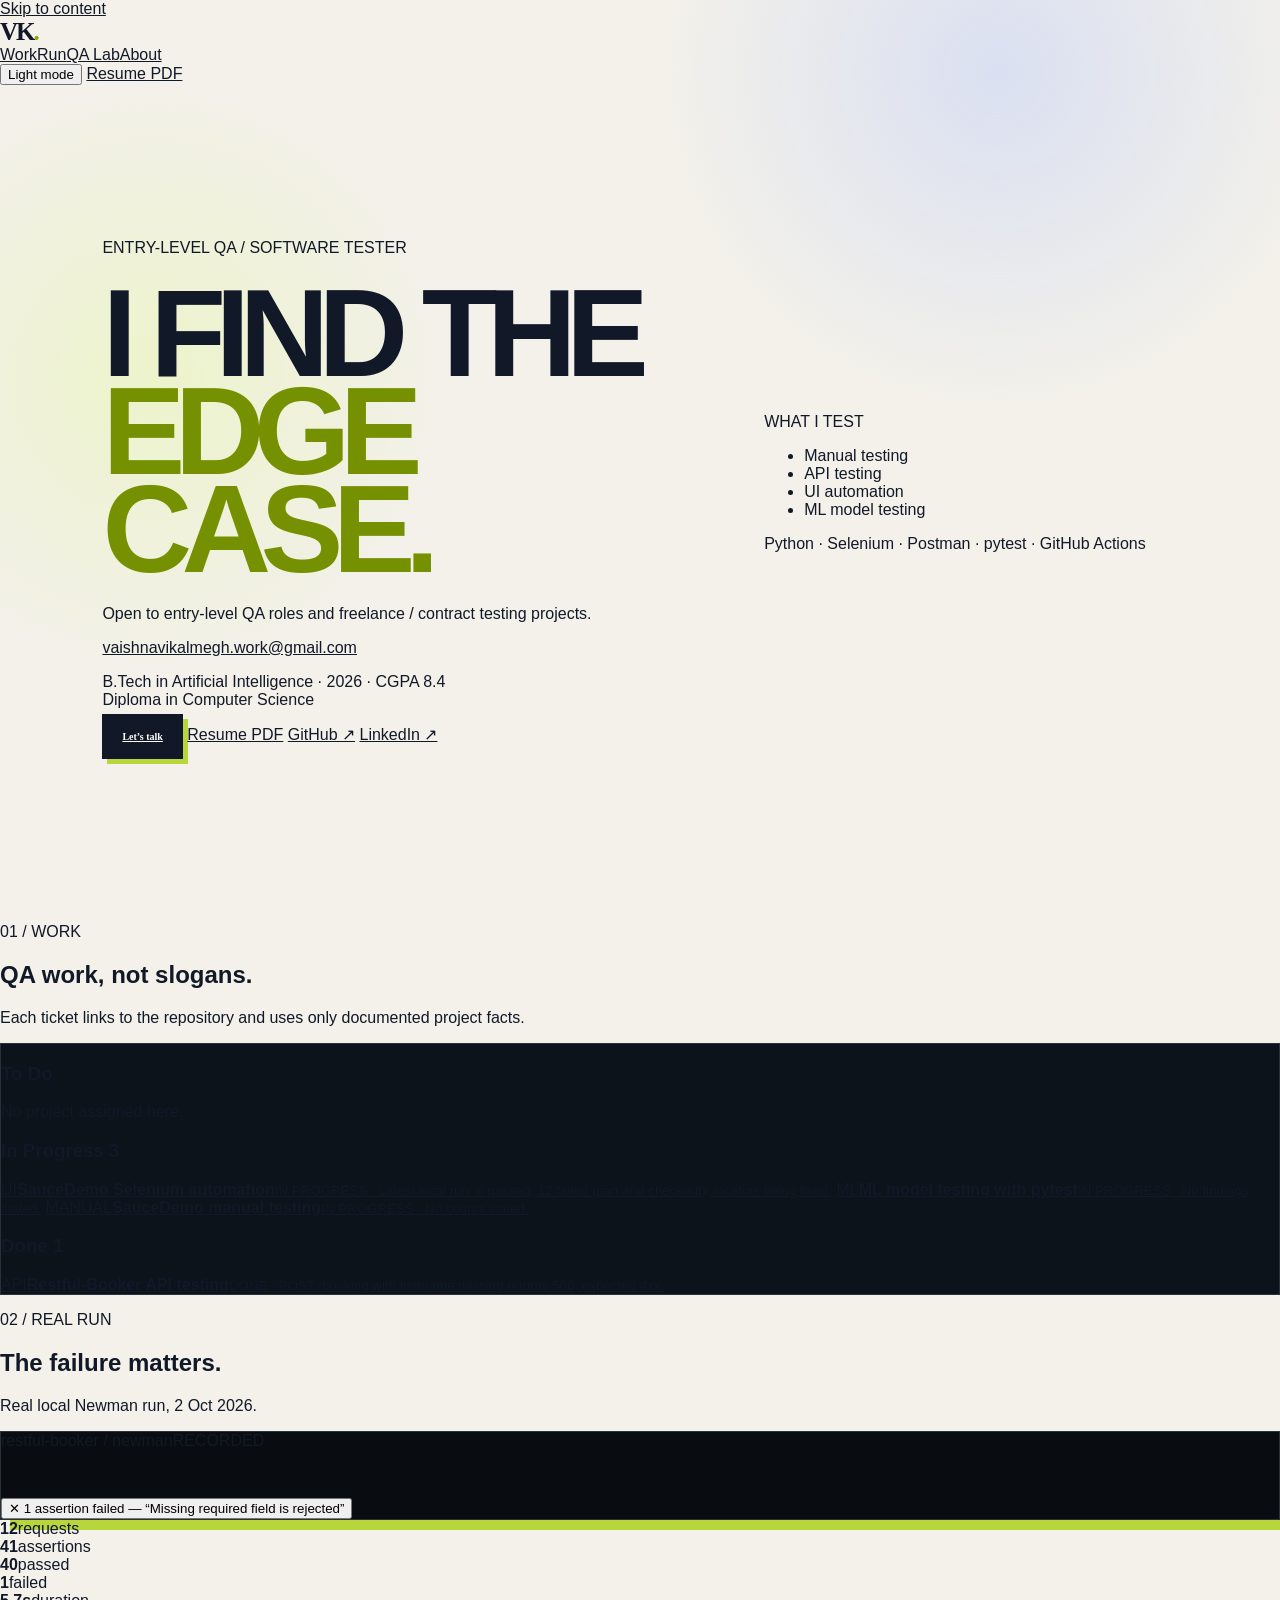
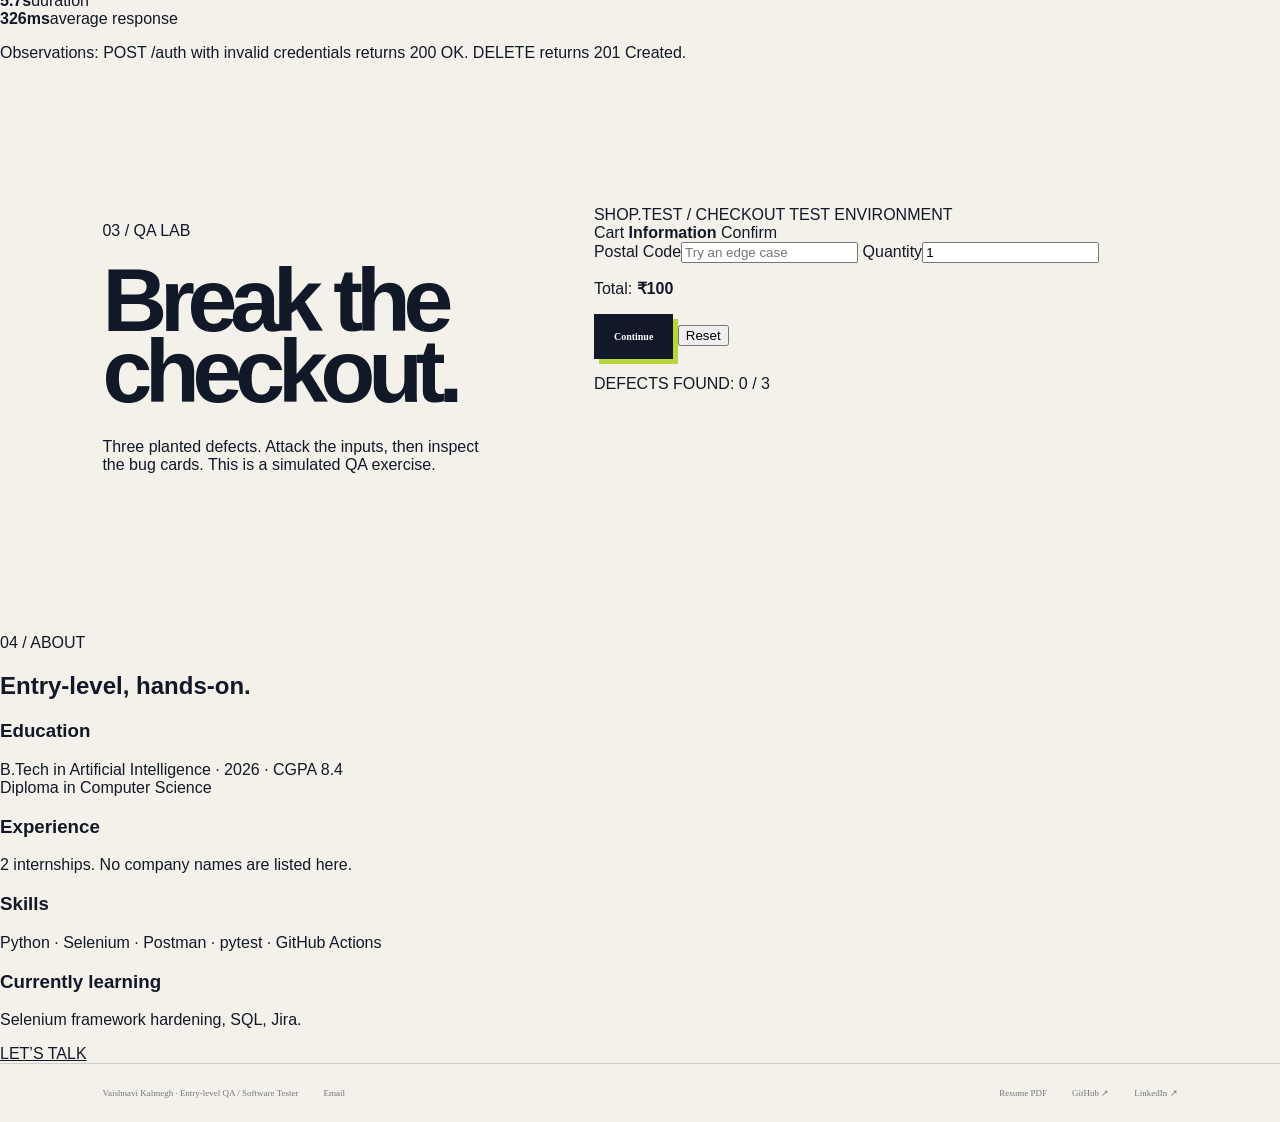
==== commit 9de56008: "feat: redesign portfolio for recruiter-first QA presentation" ====
--- a/index.html
+++ b/index.html
@@ -1,133 +1,126 @@
 <!doctype html>
 <html lang="en">
 <head>
-<meta charset="utf-8"><meta name="viewport" content="width=device-width,initial-scale=1">
-<meta name="description" content="Vaishnavi Kalmegh — Entry-level QA / Software Tester portfolio">
+<meta charset="utf-8">
+<meta name="viewport" content="width=device-width,initial-scale=1">
+<meta name="description" content="Vaishnavi Kalmegh — Entry-level QA / Software Tester. Manual, API, UI and ML testing.">
+<meta property="og:title" content="Vaishnavi Kalmegh — Entry-level QA / Software Tester">
+<meta property="og:description" content="QA portfolio focused on edge cases, API findings, UI automation and hands-on testing.">
+<meta property="og:type" content="website">
+<meta property="og:url" content="https://vaishnavi-kalmegh.github.io/portfolio/">
+<meta property="og:image" content="https://vaishnavi-kalmegh.github.io/portfolio/og-preview.svg">
+<meta name="twitter:card" content="summary_large_image">
+<meta name="twitter:title" content="Vaishnavi Kalmegh — Entry-level QA / Software Tester">
+<meta name="twitter:description" content="QA portfolio focused on edge cases, API findings, UI automation and hands-on testing.">
+<meta name="twitter:image" content="https://vaishnavi-kalmegh.github.io/portfolio/og-preview.svg">
 <title>Vaishnavi Kalmegh — Entry-level QA / Software Tester</title>
-<link rel="preconnect" href="https://fonts.googleapis.com"><link rel="preconnect" href="https://fonts.gstatic.com" crossorigin>
-<link href="https://fonts.googleapis.com/css2?family=DM+Sans:wght@400;500;700&family=Space+Mono:wght@400;700&display=swap" rel="stylesheet">
+<link rel="preconnect" href="https://fonts.googleapis.com">
+<link rel="preconnect" href="https://fonts.gstatic.com" crossorigin>
+<link href="https://fonts.googleapis.com/css2?family=Inter:wght@400;500;700&family=JetBrains+Mono:wght@400;700&display=swap" rel="stylesheet">
 <link rel="stylesheet" href="styles.css">
 </head>
 <body>
-<div class="grain"></div>
-<header class="nav">
-  <a class="brand" href="#">VK<span>.</span></a>
-  <div class="nav-center"><a href="#work">WORK</a><a href="#runs">RUNS</a><a href="#lab">LAB</a><a href="#about">ABOUT</a></div>
-  <div class="nav-actions">
-    <a class="nav-email" href="mailto:vaishnavikalmegh.work@gmail.com">EMAIL</a>
-    <a class="resume-btn" href="resume.pdf" download>RESUME PDF ↓</a>
-    <a class="nav-link" href="https://github.com/vaishnavi-kalmegh" target="_blank" rel="noreferrer">GITHUB ↗</a>
+<a class="skip-link" href="#main">Skip to content</a>
+<header class="site-header">
+  <a class="brand" href="#" aria-label="Vaishnavi Kalmegh home">VK<span>.</span></a>
+  <nav aria-label="Primary">
+    <a href="#work">Work</a><a href="#runs">Run</a><a href="#lab">QA Lab</a><a href="#about">About</a>
+  </nav>
+  <div class="header-actions">
+    <button class="theme-toggle" id="themeToggle" type="button" aria-pressed="false">Light mode</button>
+    <a class="resume" href="resume.pdf" download>Resume PDF</a>
   </div>
 </header>
 
-<main>
-<section class="hero">
+<main id="main">
+<section class="hero section reveal">
   <div class="hero-copy">
-    <div class="eyebrow"><span class="pulse"></span> ENTRY-LEVEL QA / SOFTWARE TESTER</div>
-    <h1>I FIND THE<br><span>EDGE CASE.</span></h1>
-    <p class="hero-lede">I test products, APIs and ML systems with curiosity — and I like finding the one input nobody thought about.</p>
-    <div class="hero-actions"><button class="primary" id="start">BREAK THIS SITE <span>↘</span></button><a class="text-link" href="#work">VIEW THE PROOF ↓</a></div>
-    <div class="quick-contact"><a href="mailto:vaishnavikalmegh.work@gmail.com">vaishnavikalmegh.work@gmail.com</a><span>•</span><span>B.Tech AI · 2026 · CGPA 8.4</span></div>
+    <p class="role">ENTRY-LEVEL QA / SOFTWARE TESTER</p>
+    <h1 aria-label="I find the edge case">I FIND THE <span class="glitch-name">EDGE CASE.</span></h1>
+    <p class="availability">Open to entry-level QA roles and freelance / contract testing projects.</p>
+    <p class="hero-contact"><a href="mailto:vaishnavikalmegh.work@gmail.com">vaishnavikalmegh.work@gmail.com</a></p>
+    <p class="education">B.Tech in Artificial Intelligence · 2026 · CGPA 8.4<br>Diploma in Computer Science</p>
+    <div class="cta-row">
+      <a class="button primary" href="mailto:vaishnavikalmegh.work@gmail.com">Let’s talk</a>
+      <a class="button" href="resume.pdf" download>Resume PDF</a>
+      <a class="button" href="https://github.com/vaishnavi-kalmegh" target="_blank" rel="noopener noreferrer">GitHub ↗</a>
+      <a class="button" href="https://www.linkedin.com/in/vaishnavi-kalmegh" target="_blank" rel="noopener noreferrer">LinkedIn ↗</a>
+    </div>
   </div>
-  <div class="hero-art">
-    <div class="orbit o1"></div><div class="orbit o2"></div>
-    <div class="status-card">
-      <div class="status-top"><span>BUILD / 2026.10</span><span class="live">● ONLINE</span></div>
-      <div class="status-main"><small>CURRENT MODE</small><strong>EDGE CASE<br>HUNTING</strong></div>
-      <div class="status-grid"><div><span>4</span> PROJECTS</div><div><span>41</span> API ASSERTIONS</div><div><span>2</span> INTERNSHIPS</div><div><span>2026</span> GRADUATE</div></div>
-      <div class="status-footer">I FIND THE EDGE CASE_</div>
+  <aside class="hero-card" aria-label="QA focus">
+    <div class="card-label">WHAT I TEST</div>
+    <ul><li>Manual testing</li><li>API testing</li><li>UI automation</li><li>ML model testing</li></ul>
+    <div class="card-foot">Python · Selenium · Postman · pytest · GitHub Actions</div>
+  </aside>
+</section>
+
+<section id="work" class="section reveal">
+  <div class="section-title"><p class="label">01 / WORK</p><h2>QA work, <span>not slogans.</span></h2><p>Each ticket links to the repository and uses only documented project facts.</p></div>
+  <div class="board" aria-label="Jira-style project board">
+    <div class="board-column"><h3>To Do</h3><p class="empty">No project assigned here.</p></div>
+    <div class="board-column"><h3>In Progress <span>3</span></h3>
+      <a class="ticket" href="https://github.com/vaishnavi-kalmegh/saucedemo-selenium-automation" target="_blank" rel="noopener noreferrer"><span class="ticket-type">UI</span><strong>SauceDemo Selenium automation</strong><small>IN PROGRESS · Latest local run: 6 passed, 12 failed (cart and checkout); locators being fixed.</small></a>
+      <a class="ticket" href="https://github.com/vaishnavi-kalmegh/ml-model-testing-pytest" target="_blank" rel="noopener noreferrer"><span class="ticket-type">ML</span><strong>ML model testing with pytest</strong><small>IN PROGRESS · No findings stated.</small></a>
+      <a class="ticket" href="https://github.com/vaishnavi-kalmegh/saucedemo-manual-testing" target="_blank" rel="noopener noreferrer"><span class="ticket-type">MANUAL</span><strong>SauceDemo manual testing</strong><small>IN PROGRESS · No counts stated.</small></a>
+    </div>
+    <div class="board-column"><h3>Done <span>1</span></h3>
+      <a class="ticket done" href="https://github.com/vaishnavi-kalmegh/restful-booker-api-testing" target="_blank" rel="noopener noreferrer"><span class="ticket-type">API</span><strong>Restful-Booker API testing</strong><small>DONE · POST /booking with firstname missing returns 500; expected 4xx.</small></a>
     </div>
   </div>
 </section>
 
-<section id="work" class="work">
-  <div class="section-head"><span>01 / SELECTED WORK</span><h2>Show me<br><em>the finding.</em></h2><p>Four QA projects. Statuses below reflect what is actually verified.</p></div>
-  <div class="projects">
-    <a class="project featured" href="https://github.com/vaishnavi-kalmegh/saucedemo-selenium-automation" target="_blank" rel="noreferrer">
-      <div class="project-meta"><span>01</span><small>UI AUTOMATION</small></div>
-      <div class="project-body"><h3>SauceDemo <em>Selenium</em></h3><p>Python · pytest · POM · explicit waits · CI</p><strong>Finding: the latest local run exposed cart/checkout failures; synchronization is being hardened before a green claim.</strong></div>
-      <div class="project-stat"><b>WIP</b><span>IN PROGRESS</span></div><div class="arrow">↗</div>
-    </a>
-    <a class="project" href="https://github.com/vaishnavi-kalmegh/restful-booker-api-testing" target="_blank" rel="noreferrer">
-      <div class="project-meta"><span>02</span><small>API TESTING</small></div>
-      <div class="project-body"><h3>Restful-Booker <em>API</em></h3><p>Postman · Newman · negative testing</p><strong>Finding: POST /booking with a missing firstname returns 500 instead of a 4xx client error.</strong></div>
-      <div class="project-stat"><b>40/41</b><span>ASSERTIONS PASS</span></div><div class="arrow">↗</div>
-    </a>
-    <a class="project" href="https://github.com/vaishnavi-kalmegh/ml-model-testing-pytest" target="_blank" rel="noreferrer">
-      <div class="project-meta"><span>03</span><small>MODEL QA</small></div>
-      <div class="project-body"><h3>ML + <em>pytest</em></h3><p>scikit-learn · bad inputs · missing data · unseen categories</p><strong>Finding: the suite distinguishes valid unseen categories from malformed or unusable input.</strong></div>
-      <div class="project-stat"><b>WIP</b><span>NOT VERIFIED HERE</span></div><div class="arrow">↗</div>
-    </a>
-    <a class="project" href="https://github.com/vaishnavi-kalmegh/saucedemo-manual-testing" target="_blank" rel="noreferrer">
-      <div class="project-meta"><span>04</span><small>MANUAL QA</small></div>
-      <div class="project-body"><h3>SauceDemo <em>Test Suite</em></h3><p>Test plan · Excel cases · defect documentation</p><strong>Finding: cases target functional, negative and boundary risks; execution status is tracked case by case.</strong></div>
-      <div class="project-stat"><b>WIP</b><span>EXECUTION TRACKED</span></div><div class="arrow">↗</div>
-    </a>
+<section id="runs" class="section dark reveal">
+  <div class="section-title"><p class="label">02 / REAL RUN</p><h2>The failure <span>matters.</span></h2><p>Real local Newman run, 2 Oct 2026.</p></div>
+  <div class="run-grid">
+    <div class="terminal" aria-label="Recorded Newman run">
+      <div class="terminal-head"><span>restful-booker / newman</span><span>RECORDED</span></div>
+      <div class="terminal-body" id="terminal" aria-live="polite"></div>
+      <button class="failure-line" id="failureToggle" type="button" aria-expanded="false" aria-controls="apiBug">✕ 1 assertion failed — “Missing required field is rejected”</button>
+      <div class="api-bug" id="apiBug" hidden>
+        <p class="bug-label">BUG REPORT · SEVERITY MEDIUM</p><h3>Missing firstname returns 500</h3>
+        <dl><dt>Steps</dt><dd>Send POST /booking without firstname.</dd><dt>Expected</dt><dd>4xx</dd><dt>Actual</dt><dd>500</dd></dl>
+      </div>
+    </div>
+    <aside class="run-summary"><div><strong>12</strong><span>requests</span></div><div><strong>41</strong><span>assertions</span></div><div><strong>40</strong><span>passed</span></div><div class="danger"><strong>1</strong><span>failed</span></div><div><strong>5.7s</strong><span>duration</span></div><div><strong>326ms</strong><span>average response</span></div><p>Observations: POST /auth with invalid credentials returns 200 OK. DELETE returns 201 Created.</p></aside>
   </div>
 </section>
 
-<section id="runs" class="runs">
-  <div class="section-head dark-head"><span>02 / RECORDED RUN</span><h2>Show me<br><em>the failure.</em></h2><p>This is a replay of the real local Newman run from 02 Oct 2026 — not a fake live terminal.</p></div>
-  <div class="run-layout">
-    <div class="terminal" id="terminal">
-      <div class="terminal-bar"><span>newman / restful-booker</span><span>RECORDED</span></div>
-      <div class="terminal-body">
-        <div class="term-line">$ newman run Restful-Booker-API-Automation.postman_collection.json</div>
-        <div class="term-line muted">→ 12 requests executed</div>
-        <div class="term-line pass">✓ 40 assertions passed</div>
-        <button class="term-fail" id="failLine">✕ 1 assertion failed — Missing required field is rejected <span>CLICK</span></button>
-        <div class="term-line">→ duration 5.7s</div>
-        <div class="term-line">→ avg 326ms · min 204ms · max 963ms</div>
-        <div class="term-line muted">$ report: newman/final-run-report.html</div>
-      </div>
-      <div class="failure-card" id="failureCard">
-        <div class="case-tag">DEFECT / API-001</div>
-        <h3>Missing firstname returns 500</h3>
-        <dl><dt>REQUEST</dt><dd>POST /booking</dd><dt>EXPECTED</dt><dd>4xx client error for invalid input</dd><dt>ACTUAL</dt><dd>500 Internal Server Error</dd></dl>
-        <a href="https://github.com/vaishnavi-kalmegh/restful-booker-api-testing" target="_blank" rel="noreferrer">OPEN API PROJECT ↗</a>
+<section id="lab" class="section lab reveal">
+  <div class="section-title"><p class="label">03 / QA LAB</p><h2>Break the <span>checkout.</span></h2><p>Three planted defects. Attack the inputs, then inspect the bug cards. This is a simulated QA exercise.</p></div>
+  <div class="lab-grid">
+    <div class="checkout">
+      <div class="fake-bar">SHOP.TEST / CHECKOUT <span>TEST ENVIRONMENT</span></div>
+      <div class="checkout-body">
+        <div class="steps">Cart <i></i> <b>Information</b> <i></i> Confirm</div>
+        <label>Postal Code<input id="postal" inputmode="text" autocomplete="off" placeholder="Try an edge case"></label>
+        <label>Quantity<input id="quantity" type="number" inputmode="numeric" value="1"></label>
+        <p class="total">Total: <strong id="total">₹100</strong></p>
+        <button class="button primary full" id="checkoutButton" type="button">Continue</button>
+        <button class="reset" id="resetLab" type="button">Reset</button>
+        <p class="lab-status" id="labStatus" role="status" aria-live="polite">DEFECTS FOUND: 0 / 3</p>
       </div>
     </div>
-    <div class="board">
-      <div class="board-head"><span>QA BOARD</span><small>STATUS ≠ MARKETING</small></div>
-      <div class="columns">
-        <div class="column"><h4>DONE</h4><article><b>API</b><span>40/41 assertions pass</span></article></div>
-        <div class="column"><h4>IN PROGRESS</h4><article><b>SELENIUM</b><span>Fixing cart/checkout sync</span></article><article><b>MANUAL</b><span>Execution tracked case-by-case</span></article></div>
-        <div class="column"><h4>NOT VERIFIED</h4><article><b>ML + PYTEST</b><span>Suite exists; current run not claimed</span></article></div>
-      </div>
+    <div class="lab-side">
+      <p class="hint" id="hint" hidden>Hint: try an empty Postal Code, letters or symbols, then 0 or a negative Quantity.</p>
+      <div class="bug-list" id="bugList"></div>
+      <p class="hire" id="hire" hidden>You test like a QA. <a href="mailto:vaishnavikalmegh.work@gmail.com">Let’s talk.</a></p>
     </div>
   </div>
 </section>
 
-<section id="lab" class="lab">
-  <div class="lab-intro"><span>03 / QA LAB</span><h2>Don’t just<br><em>look.</em><br>Test it.</h2><p>Three defects are planted on purpose. Find them by attacking the checkout boundary. This lab is simulated — the defects are part of the game.</p><div class="lab-note">TARGET / <span>3 PLANTED DEFECTS · 0 OF 3 FOUND</span></div></div>
-  <div class="checkout-wrap">
-    <div class="window">
-      <div class="window-bar"><span>SHOP.TEST / CHECKOUT</span><span>● ● ●</span></div>
-      <div class="window-content">
-        <div class="step"><span>01</span> CART <i></i><span class="active">02</span> INFORMATION <i></i><span>03</span> CONFIRM</div>
-        <h3>Shipping information</h3>
-        <div class="fields"><label>FIRST NAME<input value="Vaishnavi"></label><label>LAST NAME<input value="Kalmegh"></label><label class="wide">POSTAL CODE<input id="postal" placeholder="Try an edge case"></label></div>
-        <button id="checkout" class="submit">CONTINUE →</button>
-        <div id="bugMessage" class="result" role="status">SYSTEM READY / ATTACK THE INPUT</div>
-      </div>
-    </div>
-    <div class="lab-result"><span id="score">0/3</span><div><b>DEFECTS FOUND</b><small id="hintText">Try blank, alphabetic, then boundary-length postal values.</small></div></div>
-    <div class="defects" id="defects">
-      <article class="defect-card" id="defect-empty"><span>DEFECT 01</span><h3>Required field bypass</h3><p>Blank postal code is accepted instead of triggering validation.</p><small>SEVERITY / HIGH · EXPECTED / REQUIRED-FIELD ERROR</small></article>
-      <article class="defect-card" id="defect-alpha"><span>DEFECT 02</span><h3>Type validation bypass</h3><p>Alphabetic postal input is accepted even though the field expects a postal code.</p><small>SEVERITY / HIGH · EXPECTED / INVALID INPUT REJECTED</small></article>
-      <article class="defect-card" id="defect-boundary"><span>DEFECT 03</span><h3>Boundary validation bypass</h3><p>A numeric postal code shorter than five characters is accepted.</p><small>SEVERITY / MEDIUM · EXPECTED / MINIMUM LENGTH ENFORCED</small></article>
-    </div>
-  </div>
-</section>
-
-<section id="about" class="about">
-  <div class="about-label"><span>04 / ABOUT</span><span class="stamp">QA / TESTER / FRESHER</span></div>
-  <div class="about-body"><h2>Entry-level.<br><em>Hands-on.</em><br>Already testing.</h2><p>I’m building my QA career around hands-on work: writing test cases, probing APIs, automating UI flows, testing model boundaries and documenting defects clearly.</p>
-    <div class="bio-grid"><div><small>EDUCATION</small><b>B.Tech · Artificial Intelligence</b><span>2026 · CGPA 8.4</span></div><div><small>EXPERIENCE</small><b>2 internships</b><span>Exact internship details on resume / LinkedIn.</span></div><div><small>LOCATION</small><b>India</b><span>Open to entry-level QA / testing roles.</span></div></div>
-    <div class="skills"><span>PYTHON</span><span>SELENIUM</span><span>POSTMAN</span><span>PYTEST</span><span>GITHUB ACTIONS</span></div>
+<section id="about" class="section reveal">
+  <div class="section-title"><p class="label">04 / ABOUT</p><h2>Entry-level, <span>hands-on.</span></h2></div>
+  <div class="about-grid">
+    <div><h3>Education</h3><p>B.Tech in Artificial Intelligence · 2026 · CGPA 8.4<br>Diploma in Computer Science</p></div>
+    <div><h3>Experience</h3><p>2 internships. No company names are listed here.</p></div>
+    <div><h3>Skills</h3><p>Python · Selenium · Postman · pytest · GitHub Actions</p></div>
+    <div><h3>Currently learning</h3><p>Selenium framework hardening, SQL, Jira.</p></div>
   </div>
 </section>
 </main>
-<footer><span>VK / ENTRY-LEVEL QA</span><a href="mailto:vaishnavikalmegh.work@gmail.com">vaishnavikalmegh.work@gmail.com</a><a href="resume.pdf" download>DOWNLOAD RESUME PDF ↓</a><a href="https://www.linkedin.com/in/vaishnavi-kalmegh" target="_blank" rel="noreferrer">LINKEDIN ↗</a></footer>
+
+<a class="talk" href="mailto:vaishnavikalmegh.work@gmail.com">LET’S TALK</a>
+<footer><span>Vaishnavi Kalmegh · Entry-level QA / Software Tester</span><a href="mailto:vaishnavikalmegh.work@gmail.com">Email</a><a href="resume.pdf" download>Resume PDF</a><a href="https://github.com/vaishnavi-kalmegh" target="_blank" rel="noopener noreferrer">GitHub ↗</a><a href="https://www.linkedin.com/in/vaishnavi-kalmegh" target="_blank" rel="noopener noreferrer">LinkedIn ↗</a></footer>
 <script src="script.js"></script>
-</body></html>+</body>
+</html>
--- a/styles.css
+++ b/styles.css
@@ -1,3 +1 @@
-*{box-sizing:border-box}html{scroll-behavior:smooth}body{margin:0;background:#f3f1ea;color:#111827;font-family:"DM Sans",sans-serif}body:before{content:"";position:fixed;inset:0;background:radial-gradient(circle at 78% 8%,rgba(177,196,255,.38),transparent 26%),radial-gradient(circle at 12% 42%,rgba(213,255,79,.2),transparent 24%);pointer-events:none;z-index:-2}.grain{position:fixed;inset:0;pointer-events:none;opacity:.035;z-index:20;background-image:url("data:image/svg+xml,%3Csvg xmlns='http://www.w3.org/2000/svg' width='140' height='140' viewBox='0 0 140 140'%3E%3Cfilter id='n'%3E%3CfeTurbulence type='fractalNoise' baseFrequency='.85' numOctaves='3'/%3E%3C/filter%3E%3Crect width='100%25' height='100%25' filter='url(%23n)'/%3E%3C/svg%3E")}a{color:inherit}.nav{height:78px;padding:0 5.5vw;display:flex;align-items:center;justify-content:space-between;border-bottom:1px solid #cfd0ca;position:sticky;top:0;z-index:10;background:rgba(243,241,234,.86);backdrop-filter:blur(16px)}.brand{font:bold 25px "Space Mono";text-decoration:none;letter-spacing:-.08em}.brand span{color:#87a900}.nav-center{display:flex;gap:30px}.nav-center a,.nav-link{font:700 10px "Space Mono";text-decoration:none;letter-spacing:.08em}.nav-center a{color:#62666d}.nav-center a:hover,.nav-link:hover{color:#759000}.hero{min-height:calc(100vh - 78px);padding:7vw 8vw 9vw;display:grid;grid-template-columns:1.15fr .85fr;align-items:center;gap:8vw;max-width:1500px;margin:auto}.eyebrow,.section-head>span,.about-label>span,.lab-intro>span{font:700 10px "Space Mono";letter-spacing:.13em;color:#697078}.pulse{display:inline-block;width:7px;height:7px;border-radius:50%;background:#9cbd00;box-shadow:0 0 0 5px rgba(156,189,0,.12);margin-right:9px}.hero h1{font-size:clamp(64px,9.7vw,145px);line-height:.79;letter-spacing:-.085em;margin:27px 0}.hero h1 span,.section-head h2 em,.lab h2 em,.about h2 em{color:#759000;font-style:normal}.hero-lede{font-size:19px;line-height:1.5;color:#62666d;max-width:620px}.hero-lede b{color:#111827}.hero-actions{display:flex;align-items:center;gap:24px;margin-top:38px}.primary{background:#111827;color:#fff;border:0;padding:17px 20px;font:700 10px "Space Mono";cursor:pointer;box-shadow:5px 5px #b8d63c;transition:.18s}.primary:hover{transform:translate(3px,3px);box-shadow:2px 2px #b8d63c}.primary span{margin-left:25px}.text-link{font:700 10px "Space Mono";text-decoration:none;color:#62666d}.hero-art{position:relative;min-height:420px;display:grid;place-items:center}.status-card{width:min(100%,430px);background:#111827;color:#f5f4ef;box-shadow:18px 18px #c7d6df;transform:rotate(-2.5deg);position:relative;z-index:2}.status-top{padding:15px 18px;border-bottom:1px solid #303844;display:flex;justify-content:space-between;font:9px "Space Mono";color:#858d98}.live{color:#b8d63c}.status-main{padding:42px 28px 30px}.status-main small{font:9px "Space Mono";color:#858d98}.status-main strong{display:block;font-size:47px;line-height:.88;letter-spacing:-.06em;margin-top:12px}.status-grid{display:grid;grid-template-columns:1fr 1fr;border-top:1px solid #303844}.status-grid div{padding:16px 18px;border-right:1px solid #303844;border-bottom:1px solid #303844;font:8px "Space Mono";color:#858d98}.status-grid div:nth-child(even){border-right:0}.status-grid span{display:block;color:#fff;font:bold 20px "Space Mono";margin-bottom:4px}.status-footer{padding:14px 18px;color:#b8d63c;font:9px "Space Mono"}.orbit{position:absolute;border:1px solid #ccd1c7;border-radius:50%;width:360px;height:360px}.o2{width:270px;height:270px;border-style:dashed;transform:rotate(35deg)}.ticker{overflow:hidden;border-block:1px solid #cfd0ca;padding:14px 0;white-space:nowrap;font:700 10px "Space Mono";color:#6c7277;background:#ebe9e1}.ticker div{animation:scroll 20s linear infinite}@keyframes scroll{to{transform:translateX(-35%)}}.work{padding:10vw 8vw;max-width:1500px;margin:auto}.section-head{display:grid;grid-template-columns:1fr 1fr 1fr;align-items:end;gap:30px;margin-bottom:70px}.section-head h2{font-size:clamp(55px,7vw,105px);line-height:.8;letter-spacing:-.075em;margin:0}.section-head p{max-width:290px;color:#6c7277;line-height:1.5;margin:0}.projects{border-top:1px solid #bfc2bc}.project{display:grid;grid-template-columns:150px 1fr 120px 40px;align-items:center;gap:28px;padding:27px 0;border-bottom:1px solid #c8cac5;text-decoration:none;transition:.2s}.project:hover{background:#e8e6de;padding-left:18px;padding-right:18px}.project-meta{display:flex;flex-direction:column;gap:8px}.project-meta span{font:700 11px "Space Mono";color:#8b9094}.project-meta small{font:8px "Space Mono";color:#759000}.project-body h3{font-size:34px;letter-spacing:-.045em;margin:0 0 8px}.project-body h3 em{font-style:normal;color:#7b8187}.project-body p{font:10px "Space Mono";color:#73787c;margin:0}.project-stat b{display:block;font:bold 28px "Space Mono"}.project-stat span{font:8px "Space Mono";color:#777}.arrow{font-size:22px;text-align:right}.featured{background:#ebe9e1}.lab{padding:10vw 8vw;background:#111827;color:#f5f4ef;display:grid;grid-template-columns:.8fr 1.2fr;gap:8vw}.lab-intro{max-width:480px}.lab-intro>span{color:#9ca4ae}.lab h2{font-size:clamp(58px,7vw,105px);line-height:.79;letter-spacing:-.08em;margin:25px 0 32px}.lab-intro p{color:#aab0b8;line-height:1.55;font-size:17px}.lab-note{border-left:2px solid #b8d63c;padding-left:13px;margin-top:40px;font:8px/1.6 "Space Mono";color:#b8d63c}.lab-note span{color:#7e8791}.checkout-wrap{align-self:center}.window{background:#f3f1ea;color:#111827;box-shadow:15px 15px #b8d63c}.window-bar{padding:12px 16px;background:#e4e2db;border-bottom:1px solid #c7c9c4;display:flex;justify-content:space-between;color:#747a80;font:8px "Space Mono"}.window-content{padding:28px}.step{font:8px "Space Mono";color:#8a8f94;display:flex;align-items:center;gap:8px;margin-bottom:32px}.step span{border:1px solid #aeb2ad;border-radius:50%;padding:4px 6px}.step .active{background:#111827;color:#fff;border-color:#111827}.step i{height:1px;background:#c7cac5;flex:1}.window h3{font-size:27px;margin:0 0 22px}.fields{display:grid;grid-template-columns:1fr 1fr;gap:14px}.fields label{font:8px "Space Mono";color:#70767c}.fields .wide{grid-column:1/-1}.fields input{width:100%;display:block;margin-top:6px;padding:13px;border:1px solid #bfc2bc;background:#fff;font:14px "DM Sans";color:#111827}.submit{width:100%;margin-top:17px;padding:14px;background:#111827;color:#fff;border:0;font:700 9px "Space Mono";cursor:pointer}.submit:hover{background:#759000}.result{margin-top:14px;color:#72787d;font:9px "Space Mono";min-height:30px}.result.found{color:#d43c6e}.lab-result{display:flex;gap:18px;align-items:center;margin-top:22px}.lab-result>span{font:bold 42px "Space Mono";color:#b8d63c}.lab-result b,.lab-result small{display:block;font:700 9px "Space Mono"}.lab-result small{color:#8b929a;margin-top:5px;line-height:1.5}.about{padding:10vw 8vw;display:grid;grid-template-columns:.7fr 1.3fr;gap:8vw;max-width:1500px;margin:auto}.about-label{display:flex;flex-direction:column;justify-content:space-between}.stamp{font:8px "Space Mono";color:#8a8f94;writing-mode:vertical-rl;transform:rotate(180deg);letter-spacing:.12em}.about-body h2{font-size:clamp(55px,7vw,108px);line-height:.79;letter-spacing:-.08em;margin:0 0 40px}.about-body p{font-size:19px;line-height:1.55;color:#646a70;max-width:700px}.skills{display:flex;flex-wrap:wrap;gap:8px;margin-top:32px}.skills span{border:1px solid #c3c6c0;padding:9px 11px;font:8px "Space Mono";color:#656b70;background:#ebe9e1}footer{border-top:1px solid #cfd0ca;padding:24px 8vw;display:flex;gap:25px;font:9px "Space Mono";color:#73787c}footer span:nth-child(2){margin:auto}footer a{text-decoration:none}footer a:hover{color:#759000}@media(max-width:850px){.nav-center{display:none}.hero,.lab,.about{grid-template-columns:1fr}.hero{padding-top:70px}.hero-art{min-height:390px}.section-head{grid-template-columns:1fr;margin-bottom:50px}.section-head p{max-width:500px}.project{grid-template-columns:45px 1fr 35px}.project-meta small,.project-stat{display:none}.project-body h3{font-size:27px}.lab{padding:18vw 6vw}.about{padding:18vw 6vw}.stamp{display:none}.fields{grid-template-columns:1fr}.fields .wide{grid-column:auto}footer{padding:22px 6vw;flex-wrap:wrap}footer span:nth-child(2){display:none}}@media(max-width:500px){.hero h1{font-size:19vw}.status-main strong{font-size:39px}.status-card{box-shadow:10px 10px #c7d6df}.orbit{width:300px;height:300px}.project:hover{padding-left:8px;padding-right:8px}}
-/* recruiter pass */
-.nav-actions{display:flex;align-items:center;gap:14px}.nav-actions a{font:700 10px "Space Mono";text-decoration:none;letter-spacing:.08em}.nav-actions .resume-btn{background:#111827;color:#fff;padding:10px 12px}.quick-contact{display:flex;gap:10px;align-items:center;flex-wrap:wrap;margin-top:26px;font:8px "Space Mono";color:#777d82}.quick-contact a{color:#111827}.project-body strong{display:block;font-size:11px;line-height:1.45;margin-top:11px;max-width:720px}.bio-grid{display:grid;grid-template-columns:repeat(3,1fr);gap:12px;margin-top:35px}.bio-grid div{border-top:1px solid #bfc2bc;padding-top:12px}.bio-grid small,.bio-grid b,.bio-grid span{display:block}.bio-grid small{font:8px "Space Mono";color:#7b8187;margin-bottom:7px}.bio-grid b{font-size:14px}.bio-grid span{font:9px/1.5 "Space Mono";color:#73787c;margin-top:5px}footer{flex-wrap:wrap}footer a:nth-child(3){margin-left:auto}@media(max-width:850px){.nav-actions .nav-email{display:none}.bio-grid{grid-template-columns:1fr}footer a:nth-child(3){margin-left:0}}@media(max-width:500px){.resume-btn{font-size:8px;padding:9px 8px}}+*{box-sizing:border-box}html{scroll-behavior:smooth}body{margin:0;background:#f3f1ea;color:#111827;font-family:"DM Sans",sans-serif}body:before{content:"";position:fixed;inset:0;background:radial-gradient(circle at 78% 8%,rgba(177,196,255,.38),transparent 26%),radial-gradient(circle at 12% 42%,rgba(213,255,79,.2),transparent 24%);pointer-events:none;z-index:-2}.grain{position:fixed;inset:0;pointer-events:none;opacity:.035;z-index:20;background-image:url("data:image/svg+xml,%3Csvg xmlns='http://www.w3.org/2000/svg' width='140' height='140' viewBox='0 0 140 140'%3E%3Cfilter id='n'%3E%3CfeTurbulence type='fractalNoise' baseFrequency='.85' numOctaves='3'/%3E%3C/filter%3E%3Crect width='100%25' height='100%25' filter='url(%23n)'/%3E%3C/svg%3E")}a{color:inherit}.nav{height:78px;padding:0 5.5vw;display:flex;align-items:center;justify-content:space-between;border-bottom:1px solid #cfd0ca;position:sticky;top:0;z-index:10;background:rgba(243,241,234,.86);backdrop-filter:blur(16px)}.brand{font:bold 25px "Space Mono";text-decoration:none;letter-spacing:-.08em}.brand span{color:#87a900}.nav-center{display:flex;gap:25px}.nav-center a,.nav-link,.nav-actions a{font:700 10px "Space Mono";text-decoration:none;letter-spacing:.08em}.nav-center a{color:#62666d}.nav-center a:hover,.nav-link:hover{color:#759000}.nav-actions{display:flex;align-items:center;gap:12px}.resume-btn{background:#111827;color:#fff!important;padding:10px 12px}.hero{min-height:calc(100vh - 78px);padding:7vw 8vw 9vw;display:grid;grid-template-columns:1.15fr .85fr;align-items:center;gap:8vw;max-width:1500px;margin:auto}.eyebrow,.section-head>span,.about-label>span,.lab-intro>span{font:700 10px "Space Mono";letter-spacing:.13em;color:#697078}.pulse{display:inline-block;width:7px;height:7px;border-radius:50%;background:#9cbd00;box-shadow:0 0 0 5px rgba(156,189,0,.12);margin-right:9px}.hero h1{font-size:clamp(64px,9.7vw,145px);line-height:.79;letter-spacing:-.085em;margin:27px 0}.hero h1 span,.section-head h2 em,.lab h2 em,.about h2 em{color:#759000;font-style:normal}.hero-lede{font-size:19px;line-height:1.5;color:#62666d;max-width:620px}.hero-actions{display:flex;align-items:center;gap:24px;margin-top:38px}.primary{background:#111827;color:#fff;border:0;padding:17px 20px;font:700 10px "Space Mono";cursor:pointer;box-shadow:5px 5px #b8d63c;transition:.18s}.primary:hover{transform:translate(3px,3px);box-shadow:2px 2px #b8d63c}.primary span{margin-left:25px}.text-link{font:700 10px "Space Mono";text-decoration:none;color:#62666d}.quick-contact{display:flex;gap:10px;align-items:center;flex-wrap:wrap;margin-top:26px;font:8px "Space Mono";color:#777d82}.quick-contact a{color:#111827}.hero-art{position:relative;min-height:420px;display:grid;place-items:center}.status-card{width:min(100%,430px);background:#111827;color:#f5f4ef;box-shadow:18px 18px #c7d6df;transform:rotate(-2.5deg);position:relative;z-index:2}.status-top{padding:15px 18px;border-bottom:1px solid #303844;display:flex;justify-content:space-between;font:9px "Space Mono";color:#858d98}.live{color:#b8d63c}.status-main{padding:42px 28px 30px}.status-main small{font:9px "Space Mono";color:#858d98}.status-main strong{display:block;font-size:47px;line-height:.88;letter-spacing:-.06em;margin-top:12px}.status-grid{display:grid;grid-template-columns:1fr 1fr;border-top:1px solid #303844}.status-grid div{padding:16px 18px;border-right:1px solid #303844;border-bottom:1px solid #303844;font:8px "Space Mono";color:#858d98}.status-grid div:nth-child(even){border-right:0}.status-grid span{display:block;color:#fff;font:bold 20px "Space Mono";margin-bottom:4px}.status-footer{padding:14px 18px;color:#b8d63c;font:9px "Space Mono"}.orbit{position:absolute;border:1px solid #ccd1c7;border-radius:50%;width:360px;height:360px}.o2{width:270px;height:270px;border-style:dashed;transform:rotate(35deg)}.work{padding:10vw 8vw;max-width:1500px;margin:auto}.section-head{display:grid;grid-template-columns:1fr 1fr 1fr;align-items:end;gap:30px;margin-bottom:70px}.section-head h2{font-size:clamp(55px,7vw,105px);line-height:.8;letter-spacing:-.075em;margin:0}.section-head p{max-width:290px;color:#6c7277;line-height:1.5;margin:0}.projects{border-top:1px solid #bfc2bc}.project{display:grid;grid-template-columns:150px 1fr 140px 40px;align-items:center;gap:28px;padding:27px 0;border-bottom:1px solid #c8cac5;text-decoration:none;transition:.2s}.project:hover{background:#e8e6de;padding-left:18px;padding-right:18px}.project-meta{display:flex;flex-direction:column;gap:8px}.project-meta span{font:700 11px "Space Mono";color:#8b9094}.project-meta small{font:8px "Space Mono";color:#759000}.project-body h3{font-size:34px;letter-spacing:-.045em;margin:0 0 8px}.project-body h3 em{font-style:normal;color:#7b8187}.project-body p{font:10px "Space Mono";color:#73787c;margin:0}.project-body strong{display:block;font-size:11px;line-height:1.45;margin-top:11px;max-width:720px}.project-stat b{display:block;font:bold 20px "Space Mono"}.project-stat span{font:8px "Space Mono";color:#777}.arrow{font-size:22px;text-align:right}.featured{background:#ebe9e1}.runs{padding:10vw 8vw;background:#111827;color:#f5f4ef}.dark-head>span{color:#8f98a2}.dark-head p{color:#8f98a2}.run-layout{max-width:1350px;margin:auto;display:grid;grid-template-columns:1.2fr .8fr;gap:35px}.terminal{background:#090d12;border:1px solid #29313b;box-shadow:10px 10px #b8d63c}.terminal-bar{padding:12px 15px;border-bottom:1px solid #29313b;display:flex;justify-content:space-between;color:#89939f;font:8px "Space Mono"}.terminal-body{padding:24px;font:10px/2 "Space Mono"}.term-line{color:#d8dde2}.term-line.muted{color:#77828e}.term-line.pass{color:#b8d63c}.term-fail{display:block;border:0;background:none;color:#ff668f;padding:0;text-align:left;font:10px/2 "Space Mono";cursor:pointer;width:100%}.term-fail span{float:right;color:#77828e}.term-fail:hover{color:#fff}.failure-card{display:none;margin:0 24px 24px;padding:20px;background:#161d26;border-left:3px solid #ff668f}.failure-card.open{display:block}.case-tag{font:8px "Space Mono";color:#ff668f}.failure-card h3{font-size:22px;margin:9px 0 18px}.failure-card dl{display:grid;grid-template-columns:85px 1fr;gap:8px;margin:0 0 18px;font:9px/1.4 "Space Mono"}.failure-card dt{color:#77828e}.failure-card dd{margin:0}.failure-card a{font:8px "Space Mono";color:#b8d63c;text-decoration:none}.board{border:1px solid #29313b;background:#0d131a}.board-head{padding:14px 16px;border-bottom:1px solid #29313b;display:flex;justify-content:space-between;font:9px "Space Mono"}.board-head small{color:#6f7a85}.columns{display:grid;grid-template-columns:1fr 1.2fr 1fr}.column{padding:15px;border-right:1px solid #29313b;min-height:270px}.column:last-child{border:0}.column h4{font:8px "Space Mono";color:#8e99a4;margin:0 0 15px}.column article{padding:13px;margin-bottom:10px;background:#161d26;border:1px solid #252e38}.column article b,.column article span{display:block}.column article b{font:10px "Space Mono";color:#fff}.column article span{font:8px/1.45 "Space Mono";color:#77828e;margin-top:6px}.lab{padding:10vw 8vw;background:#f3f1ea;color:#111827;display:grid;grid-template-columns:.8fr 1.2fr;gap:8vw}.lab-intro{max-width:480px}.lab h2{font-size:clamp(58px,7vw,105px);line-height:.79;letter-spacing:-.08em;margin:25px 0 32px}.lab-intro p{color:#646a70;line-height:1.55;font-size:17px}.lab-note{border-left:2px solid #759000;padding-left:13px;margin-top:40px;font:8px/1.6 "Space Mono";color:#759000}.lab-note span{color:#7e8791}.checkout-wrap{align-self:center}.window{background:#fff;color:#111827;box-shadow:15px 15px #b8d63c}.window-bar{padding:12px 16px;background:#e4e2db;border-bottom:1px solid #c7c9c4;display:flex;justify-content:space-between;color:#747a80;font:8px "Space Mono"}.window-content{padding:28px}.step{font:8px "Space Mono";color:#8a8f94;display:flex;align-items:center;gap:8px;margin-bottom:32px}.step span{border:1px solid #aeb2ad;border-radius:50%;padding:4px 6px}.step .active{background:#111827;color:#fff;border-color:#111827}.step i{height:1px;background:#c7cac5;flex:1}.window h3{font-size:27px;margin:0 0 22px}.fields{display:grid;grid-template-columns:1fr 1fr;gap:14px}.fields label{font:8px "Space Mono";color:#70767c}.fields .wide{grid-column:1/-1}.fields input{width:100%;display:block;margin-top:6px;padding:13px;border:1px solid #bfc2bc;background:#fff;font:14px "DM Sans";color:#111827}.submit{width:100%;margin-top:17px;padding:14px;background:#111827;color:#fff;border:0;font:700 9px "Space Mono";cursor:pointer}.submit:hover{background:#759000}.result{margin-top:14px;color:#72787d;font:9px "Space Mono";min-height:30px}.result.found{color:#d43c6e}.lab-result{display:flex;gap:18px;align-items:center;margin-top:22px}.lab-result>span{font:bold 32px "Space Mono";color:#759000}.lab-result b,.lab-result small{display:block;font:700 9px "Space Mono"}.lab-result small{color:#72787d;margin-top:5px;line-height:1.5}.defects{display:grid;grid-template-columns:repeat(3,1fr);gap:10px;margin-top:20px}.defect-card{padding:16px;background:#e8e6de;border:1px solid #c8cac5;opacity:.38;transition:.25s}.defect-card.found{opacity:1;border-color:#9ab32e;box-shadow:4px 4px #b8d63c}.defect-card span{font:8px "Space Mono";color:#759000}.defect-card h3{font-size:16px;margin:9px 0}.defect-card p{font-size:11px;line-height:1.45;color:#646a70}.defect-card small{font:7px/1.5 "Space Mono";color:#777}.about{padding:10vw 8vw;display:grid;grid-template-columns:.7fr 1.3fr;gap:8vw;max-width:1500px;margin:auto}.about-label{display:flex;flex-direction:column;justify-content:space-between}.stamp{font:8px "Space Mono";color:#8a8f94;writing-mode:vertical-rl;transform:rotate(180deg);letter-spacing:.12em}.about-body h2{font-size:clamp(55px,7vw,108px);line-height:.79;letter-spacing:-.08em;margin:0 0 40px}.about-body p{font-size:19px;line-height:1.55;color:#646a70;max-width:700px}.bio-grid{display:grid;grid-template-columns:repeat(3,1fr);gap:12px;margin-top:35px}.bio-grid div{border-top:1px solid #bfc2bc;padding-top:12px}.bio-grid small,.bio-grid b,.bio-grid span{display:block}.bio-grid small{font:8px "Space Mono";color:#7b8187;margin-bottom:7px}.bio-grid b{font-size:14px}.bio-grid span{font:9px/1.5 "Space Mono";color:#73787c;margin-top:5px}.skills{display:flex;flex-wrap:wrap;gap:8px;margin-top:32px}.skills span{border:1px solid #c3c6c0;padding:9px 11px;font:8px "Space Mono";color:#656b70;background:#ebe9e1}footer{border-top:1px solid #cfd0ca;padding:24px 8vw;display:flex;gap:25px;flex-wrap:wrap;font:9px "Space Mono";color:#73787c}footer a{text-decoration:none}footer a:nth-child(3){margin-left:auto}footer a:hover{color:#759000}@media(max-width:850px){.nav-center{display:none}.nav-email{display:none}.hero,.lab,.about,.run-layout{grid-template-columns:1fr}.hero{padding-top:70px}.hero-art{min-height:390px}.section-head{grid-template-columns:1fr;margin-bottom:50px}.section-head p{max-width:500px}.project{grid-template-columns:45px 1fr 35px}.project-meta small,.project-stat{display:none}.project-body h3{font-size:27px}.columns{grid-template-columns:1fr}.column{min-height:auto;border-right:0;border-bottom:1px solid #29313b}.lab{padding:18vw 6vw}.about{padding:18vw 6vw}.stamp{display:none}.fields{grid-template-columns:1fr}.fields .wide{grid-column:auto}.defects{grid-template-columns:1fr}footer a:nth-child(3){margin-left:0}}@media(max-width:500px){.hero h1{font-size:19vw}.status-main strong{font-size:39px}.status-card{box-shadow:10px 10px #c7d6df}.orbit{width:300px;height:300px}.project:hover{padding-left:8px;padding-right:8px}.resume-btn{font-size:8px!important;padding:9px 8px!important}}
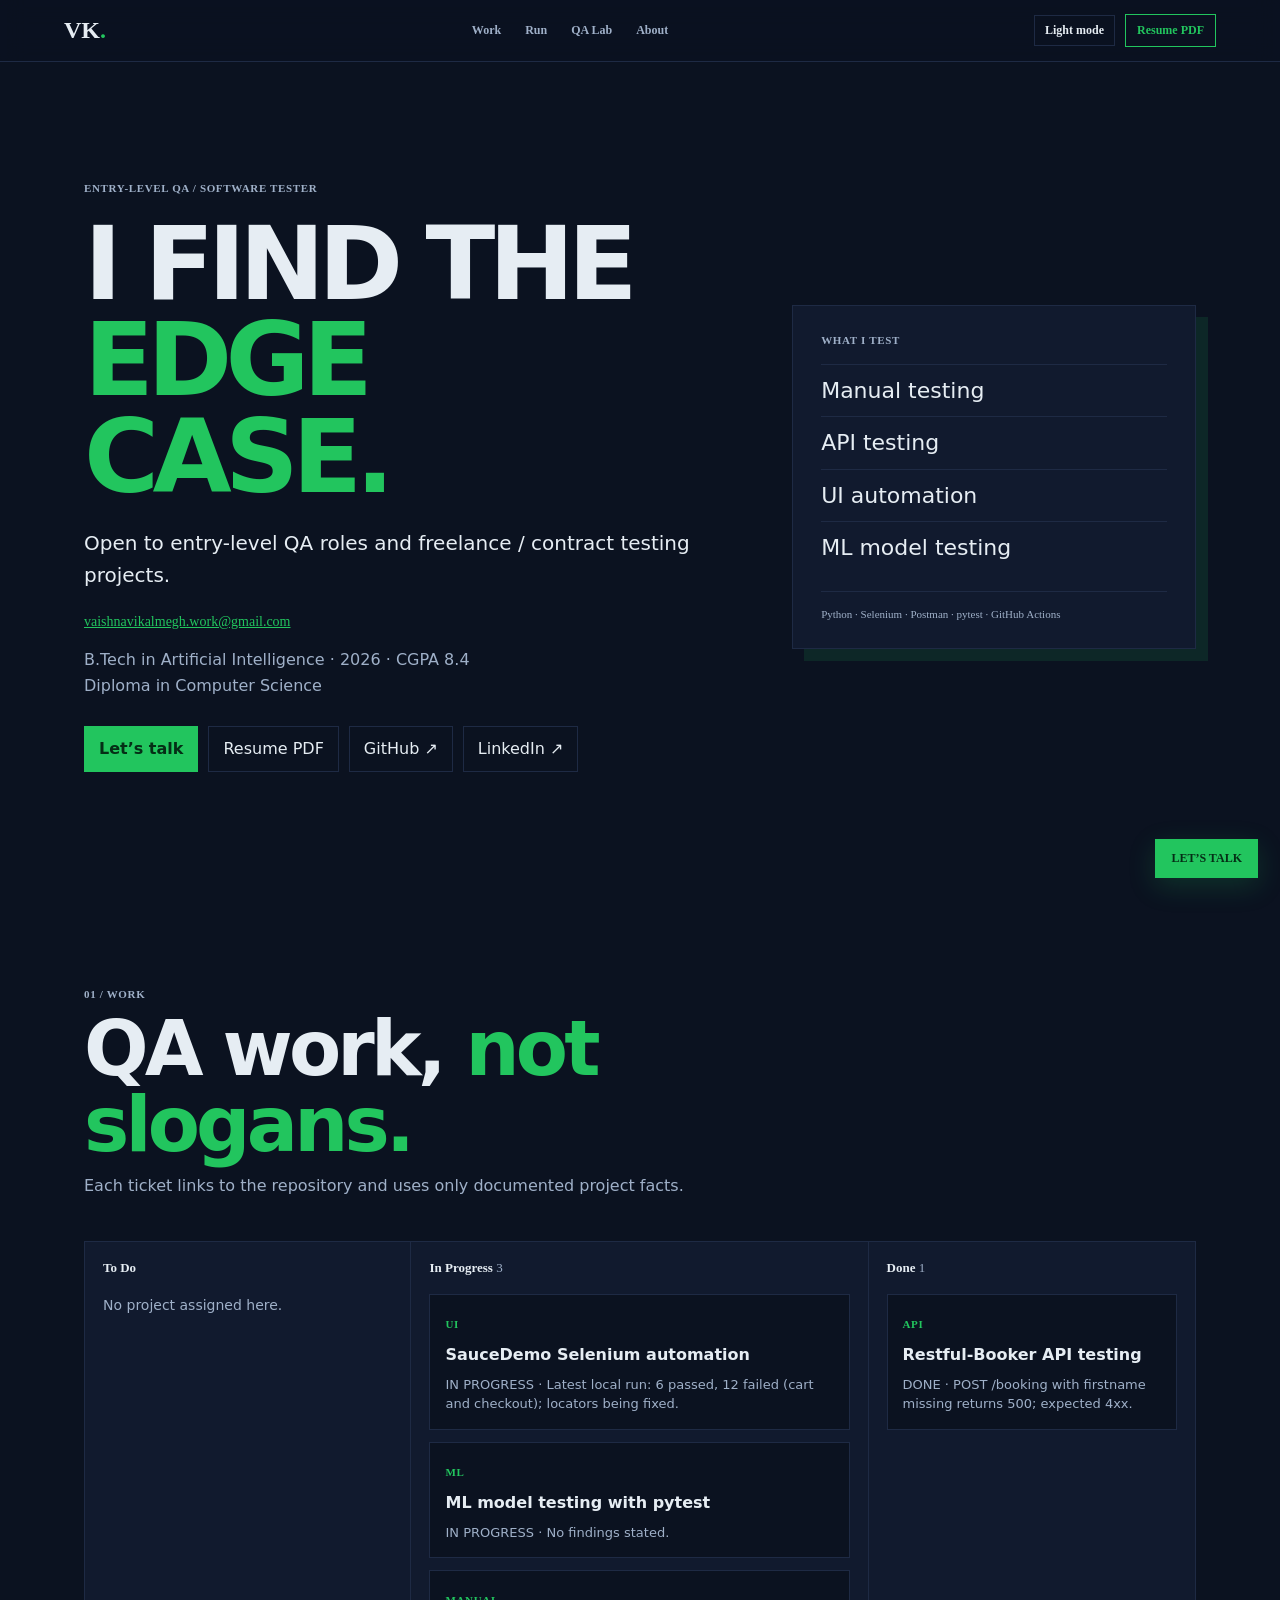
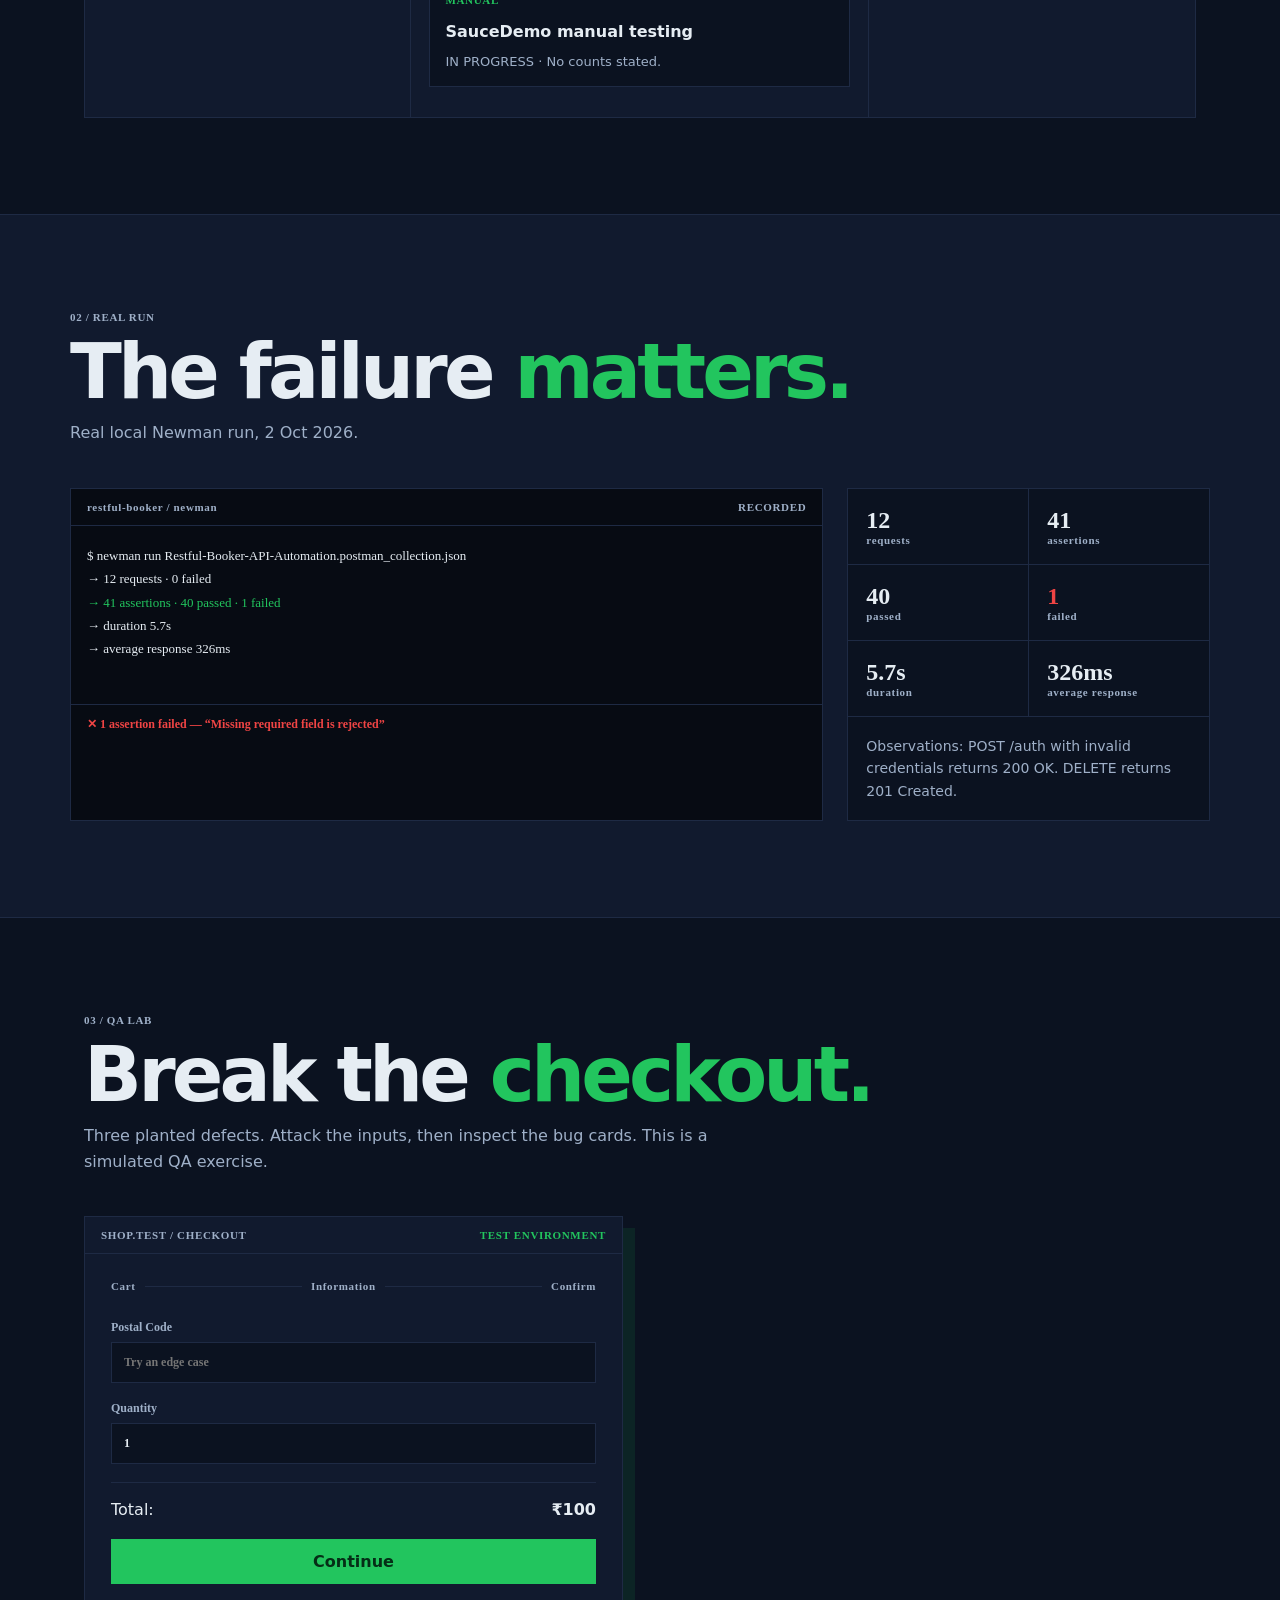
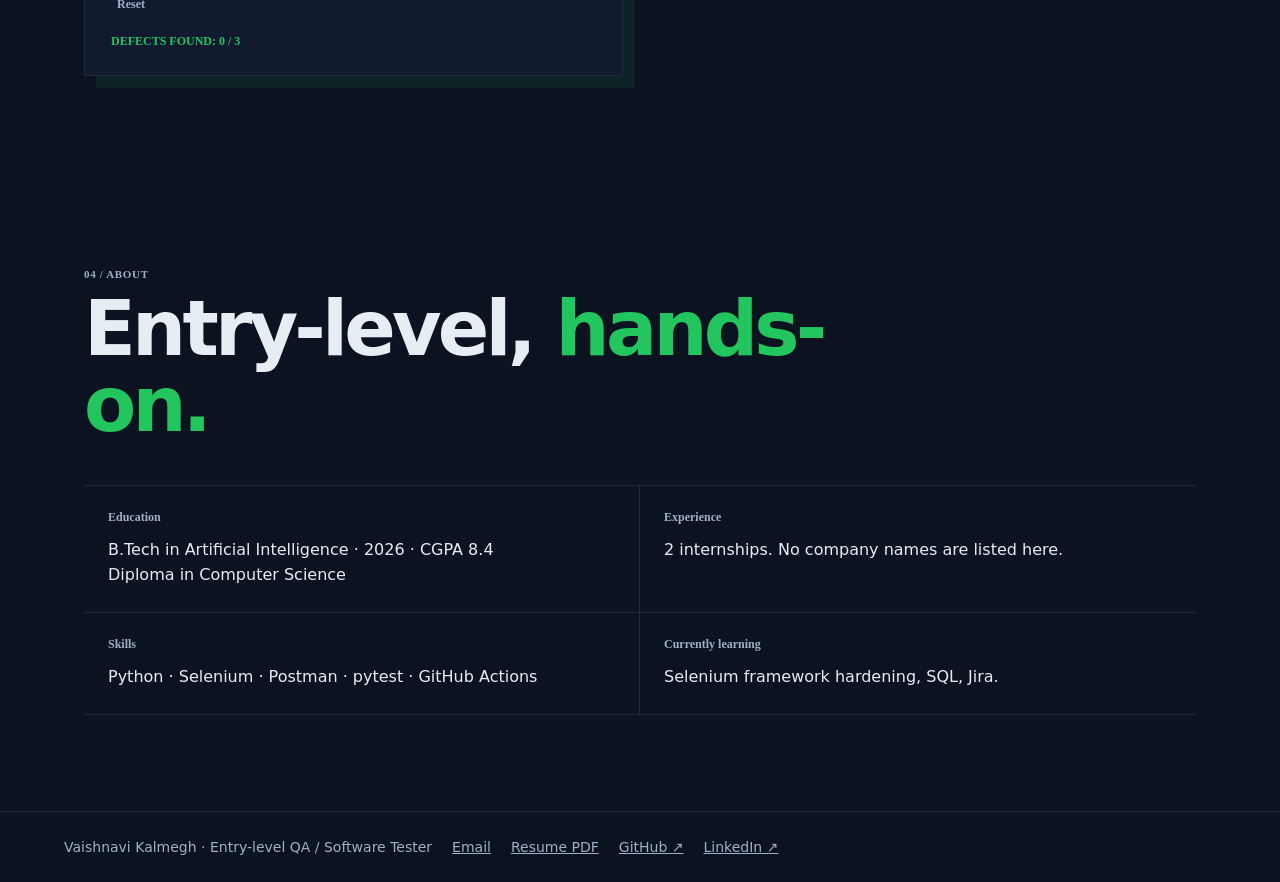
==== commit 69c29b7d: "fix: keep social metadata free of missing assets" ====
--- a/index.html
+++ b/index.html
@@ -8,11 +8,9 @@
 <meta property="og:description" content="QA portfolio focused on edge cases, API findings, UI automation and hands-on testing.">
 <meta property="og:type" content="website">
 <meta property="og:url" content="https://vaishnavi-kalmegh.github.io/portfolio/">
-<meta property="og:image" content="https://vaishnavi-kalmegh.github.io/portfolio/og-preview.svg">
 <meta name="twitter:card" content="summary_large_image">
 <meta name="twitter:title" content="Vaishnavi Kalmegh — Entry-level QA / Software Tester">
 <meta name="twitter:description" content="QA portfolio focused on edge cases, API findings, UI automation and hands-on testing.">
-<meta name="twitter:image" content="https://vaishnavi-kalmegh.github.io/portfolio/og-preview.svg">
 <title>Vaishnavi Kalmegh — Entry-level QA / Software Tester</title>
 <link rel="preconnect" href="https://fonts.googleapis.com">
 <link rel="preconnect" href="https://fonts.gstatic.com" crossorigin>
--- a/styles.css
+++ b/styles.css
@@ -1 +1 @@
-*{box-sizing:border-box}html{scroll-behavior:smooth}body{margin:0;background:#f3f1ea;color:#111827;font-family:"DM Sans",sans-serif}body:before{content:"";position:fixed;inset:0;background:radial-gradient(circle at 78% 8%,rgba(177,196,255,.38),transparent 26%),radial-gradient(circle at 12% 42%,rgba(213,255,79,.2),transparent 24%);pointer-events:none;z-index:-2}.grain{position:fixed;inset:0;pointer-events:none;opacity:.035;z-index:20;background-image:url("data:image/svg+xml,%3Csvg xmlns='http://www.w3.org/2000/svg' width='140' height='140' viewBox='0 0 140 140'%3E%3Cfilter id='n'%3E%3CfeTurbulence type='fractalNoise' baseFrequency='.85' numOctaves='3'/%3E%3C/filter%3E%3Crect width='100%25' height='100%25' filter='url(%23n)'/%3E%3C/svg%3E")}a{color:inherit}.nav{height:78px;padding:0 5.5vw;display:flex;align-items:center;justify-content:space-between;border-bottom:1px solid #cfd0ca;position:sticky;top:0;z-index:10;background:rgba(243,241,234,.86);backdrop-filter:blur(16px)}.brand{font:bold 25px "Space Mono";text-decoration:none;letter-spacing:-.08em}.brand span{color:#87a900}.nav-center{display:flex;gap:25px}.nav-center a,.nav-link,.nav-actions a{font:700 10px "Space Mono";text-decoration:none;letter-spacing:.08em}.nav-center a{color:#62666d}.nav-center a:hover,.nav-link:hover{color:#759000}.nav-actions{display:flex;align-items:center;gap:12px}.resume-btn{background:#111827;color:#fff!important;padding:10px 12px}.hero{min-height:calc(100vh - 78px);padding:7vw 8vw 9vw;display:grid;grid-template-columns:1.15fr .85fr;align-items:center;gap:8vw;max-width:1500px;margin:auto}.eyebrow,.section-head>span,.about-label>span,.lab-intro>span{font:700 10px "Space Mono";letter-spacing:.13em;color:#697078}.pulse{display:inline-block;width:7px;height:7px;border-radius:50%;background:#9cbd00;box-shadow:0 0 0 5px rgba(156,189,0,.12);margin-right:9px}.hero h1{font-size:clamp(64px,9.7vw,145px);line-height:.79;letter-spacing:-.085em;margin:27px 0}.hero h1 span,.section-head h2 em,.lab h2 em,.about h2 em{color:#759000;font-style:normal}.hero-lede{font-size:19px;line-height:1.5;color:#62666d;max-width:620px}.hero-actions{display:flex;align-items:center;gap:24px;margin-top:38px}.primary{background:#111827;color:#fff;border:0;padding:17px 20px;font:700 10px "Space Mono";cursor:pointer;box-shadow:5px 5px #b8d63c;transition:.18s}.primary:hover{transform:translate(3px,3px);box-shadow:2px 2px #b8d63c}.primary span{margin-left:25px}.text-link{font:700 10px "Space Mono";text-decoration:none;color:#62666d}.quick-contact{display:flex;gap:10px;align-items:center;flex-wrap:wrap;margin-top:26px;font:8px "Space Mono";color:#777d82}.quick-contact a{color:#111827}.hero-art{position:relative;min-height:420px;display:grid;place-items:center}.status-card{width:min(100%,430px);background:#111827;color:#f5f4ef;box-shadow:18px 18px #c7d6df;transform:rotate(-2.5deg);position:relative;z-index:2}.status-top{padding:15px 18px;border-bottom:1px solid #303844;display:flex;justify-content:space-between;font:9px "Space Mono";color:#858d98}.live{color:#b8d63c}.status-main{padding:42px 28px 30px}.status-main small{font:9px "Space Mono";color:#858d98}.status-main strong{display:block;font-size:47px;line-height:.88;letter-spacing:-.06em;margin-top:12px}.status-grid{display:grid;grid-template-columns:1fr 1fr;border-top:1px solid #303844}.status-grid div{padding:16px 18px;border-right:1px solid #303844;border-bottom:1px solid #303844;font:8px "Space Mono";color:#858d98}.status-grid div:nth-child(even){border-right:0}.status-grid span{display:block;color:#fff;font:bold 20px "Space Mono";margin-bottom:4px}.status-footer{padding:14px 18px;color:#b8d63c;font:9px "Space Mono"}.orbit{position:absolute;border:1px solid #ccd1c7;border-radius:50%;width:360px;height:360px}.o2{width:270px;height:270px;border-style:dashed;transform:rotate(35deg)}.work{padding:10vw 8vw;max-width:1500px;margin:auto}.section-head{display:grid;grid-template-columns:1fr 1fr 1fr;align-items:end;gap:30px;margin-bottom:70px}.section-head h2{font-size:clamp(55px,7vw,105px);line-height:.8;letter-spacing:-.075em;margin:0}.section-head p{max-width:290px;color:#6c7277;line-height:1.5;margin:0}.projects{border-top:1px solid #bfc2bc}.project{display:grid;grid-template-columns:150px 1fr 140px 40px;align-items:center;gap:28px;padding:27px 0;border-bottom:1px solid #c8cac5;text-decoration:none;transition:.2s}.project:hover{background:#e8e6de;padding-left:18px;padding-right:18px}.project-meta{display:flex;flex-direction:column;gap:8px}.project-meta span{font:700 11px "Space Mono";color:#8b9094}.project-meta small{font:8px "Space Mono";color:#759000}.project-body h3{font-size:34px;letter-spacing:-.045em;margin:0 0 8px}.project-body h3 em{font-style:normal;color:#7b8187}.project-body p{font:10px "Space Mono";color:#73787c;margin:0}.project-body strong{display:block;font-size:11px;line-height:1.45;margin-top:11px;max-width:720px}.project-stat b{display:block;font:bold 20px "Space Mono"}.project-stat span{font:8px "Space Mono";color:#777}.arrow{font-size:22px;text-align:right}.featured{background:#ebe9e1}.runs{padding:10vw 8vw;background:#111827;color:#f5f4ef}.dark-head>span{color:#8f98a2}.dark-head p{color:#8f98a2}.run-layout{max-width:1350px;margin:auto;display:grid;grid-template-columns:1.2fr .8fr;gap:35px}.terminal{background:#090d12;border:1px solid #29313b;box-shadow:10px 10px #b8d63c}.terminal-bar{padding:12px 15px;border-bottom:1px solid #29313b;display:flex;justify-content:space-between;color:#89939f;font:8px "Space Mono"}.terminal-body{padding:24px;font:10px/2 "Space Mono"}.term-line{color:#d8dde2}.term-line.muted{color:#77828e}.term-line.pass{color:#b8d63c}.term-fail{display:block;border:0;background:none;color:#ff668f;padding:0;text-align:left;font:10px/2 "Space Mono";cursor:pointer;width:100%}.term-fail span{float:right;color:#77828e}.term-fail:hover{color:#fff}.failure-card{display:none;margin:0 24px 24px;padding:20px;background:#161d26;border-left:3px solid #ff668f}.failure-card.open{display:block}.case-tag{font:8px "Space Mono";color:#ff668f}.failure-card h3{font-size:22px;margin:9px 0 18px}.failure-card dl{display:grid;grid-template-columns:85px 1fr;gap:8px;margin:0 0 18px;font:9px/1.4 "Space Mono"}.failure-card dt{color:#77828e}.failure-card dd{margin:0}.failure-card a{font:8px "Space Mono";color:#b8d63c;text-decoration:none}.board{border:1px solid #29313b;background:#0d131a}.board-head{padding:14px 16px;border-bottom:1px solid #29313b;display:flex;justify-content:space-between;font:9px "Space Mono"}.board-head small{color:#6f7a85}.columns{display:grid;grid-template-columns:1fr 1.2fr 1fr}.column{padding:15px;border-right:1px solid #29313b;min-height:270px}.column:last-child{border:0}.column h4{font:8px "Space Mono";color:#8e99a4;margin:0 0 15px}.column article{padding:13px;margin-bottom:10px;background:#161d26;border:1px solid #252e38}.column article b,.column article span{display:block}.column article b{font:10px "Space Mono";color:#fff}.column article span{font:8px/1.45 "Space Mono";color:#77828e;margin-top:6px}.lab{padding:10vw 8vw;background:#f3f1ea;color:#111827;display:grid;grid-template-columns:.8fr 1.2fr;gap:8vw}.lab-intro{max-width:480px}.lab h2{font-size:clamp(58px,7vw,105px);line-height:.79;letter-spacing:-.08em;margin:25px 0 32px}.lab-intro p{color:#646a70;line-height:1.55;font-size:17px}.lab-note{border-left:2px solid #759000;padding-left:13px;margin-top:40px;font:8px/1.6 "Space Mono";color:#759000}.lab-note span{color:#7e8791}.checkout-wrap{align-self:center}.window{background:#fff;color:#111827;box-shadow:15px 15px #b8d63c}.window-bar{padding:12px 16px;background:#e4e2db;border-bottom:1px solid #c7c9c4;display:flex;justify-content:space-between;color:#747a80;font:8px "Space Mono"}.window-content{padding:28px}.step{font:8px "Space Mono";color:#8a8f94;display:flex;align-items:center;gap:8px;margin-bottom:32px}.step span{border:1px solid #aeb2ad;border-radius:50%;padding:4px 6px}.step .active{background:#111827;color:#fff;border-color:#111827}.step i{height:1px;background:#c7cac5;flex:1}.window h3{font-size:27px;margin:0 0 22px}.fields{display:grid;grid-template-columns:1fr 1fr;gap:14px}.fields label{font:8px "Space Mono";color:#70767c}.fields .wide{grid-column:1/-1}.fields input{width:100%;display:block;margin-top:6px;padding:13px;border:1px solid #bfc2bc;background:#fff;font:14px "DM Sans";color:#111827}.submit{width:100%;margin-top:17px;padding:14px;background:#111827;color:#fff;border:0;font:700 9px "Space Mono";cursor:pointer}.submit:hover{background:#759000}.result{margin-top:14px;color:#72787d;font:9px "Space Mono";min-height:30px}.result.found{color:#d43c6e}.lab-result{display:flex;gap:18px;align-items:center;margin-top:22px}.lab-result>span{font:bold 32px "Space Mono";color:#759000}.lab-result b,.lab-result small{display:block;font:700 9px "Space Mono"}.lab-result small{color:#72787d;margin-top:5px;line-height:1.5}.defects{display:grid;grid-template-columns:repeat(3,1fr);gap:10px;margin-top:20px}.defect-card{padding:16px;background:#e8e6de;border:1px solid #c8cac5;opacity:.38;transition:.25s}.defect-card.found{opacity:1;border-color:#9ab32e;box-shadow:4px 4px #b8d63c}.defect-card span{font:8px "Space Mono";color:#759000}.defect-card h3{font-size:16px;margin:9px 0}.defect-card p{font-size:11px;line-height:1.45;color:#646a70}.defect-card small{font:7px/1.5 "Space Mono";color:#777}.about{padding:10vw 8vw;display:grid;grid-template-columns:.7fr 1.3fr;gap:8vw;max-width:1500px;margin:auto}.about-label{display:flex;flex-direction:column;justify-content:space-between}.stamp{font:8px "Space Mono";color:#8a8f94;writing-mode:vertical-rl;transform:rotate(180deg);letter-spacing:.12em}.about-body h2{font-size:clamp(55px,7vw,108px);line-height:.79;letter-spacing:-.08em;margin:0 0 40px}.about-body p{font-size:19px;line-height:1.55;color:#646a70;max-width:700px}.bio-grid{display:grid;grid-template-columns:repeat(3,1fr);gap:12px;margin-top:35px}.bio-grid div{border-top:1px solid #bfc2bc;padding-top:12px}.bio-grid small,.bio-grid b,.bio-grid span{display:block}.bio-grid small{font:8px "Space Mono";color:#7b8187;margin-bottom:7px}.bio-grid b{font-size:14px}.bio-grid span{font:9px/1.5 "Space Mono";color:#73787c;margin-top:5px}.skills{display:flex;flex-wrap:wrap;gap:8px;margin-top:32px}.skills span{border:1px solid #c3c6c0;padding:9px 11px;font:8px "Space Mono";color:#656b70;background:#ebe9e1}footer{border-top:1px solid #cfd0ca;padding:24px 8vw;display:flex;gap:25px;flex-wrap:wrap;font:9px "Space Mono";color:#73787c}footer a{text-decoration:none}footer a:nth-child(3){margin-left:auto}footer a:hover{color:#759000}@media(max-width:850px){.nav-center{display:none}.nav-email{display:none}.hero,.lab,.about,.run-layout{grid-template-columns:1fr}.hero{padding-top:70px}.hero-art{min-height:390px}.section-head{grid-template-columns:1fr;margin-bottom:50px}.section-head p{max-width:500px}.project{grid-template-columns:45px 1fr 35px}.project-meta small,.project-stat{display:none}.project-body h3{font-size:27px}.columns{grid-template-columns:1fr}.column{min-height:auto;border-right:0;border-bottom:1px solid #29313b}.lab{padding:18vw 6vw}.about{padding:18vw 6vw}.stamp{display:none}.fields{grid-template-columns:1fr}.fields .wide{grid-column:auto}.defects{grid-template-columns:1fr}footer a:nth-child(3){margin-left:0}}@media(max-width:500px){.hero h1{font-size:19vw}.status-main strong{font-size:39px}.status-card{box-shadow:10px 10px #c7d6df}.orbit{width:300px;height:300px}.project:hover{padding-left:8px;padding-right:8px}.resume-btn{font-size:8px!important;padding:9px 8px!important}}+:root{--bg:#0B1220;--surface:#111A2E;--border:#1E2A44;--text:#E6EDF3;--muted:#9FB0C8;--accent:#22C55E;--danger:#EF4444;color-scheme:dark}*{box-sizing:border-box}html{scroll-behavior:smooth}body{margin:0;background:var(--bg);color:var(--text);font-family:Inter,system-ui,sans-serif;font-size:16px;line-height:1.6}a{color:inherit}button,input{font:inherit}.skip-link{position:absolute;left:-999px;top:8px;background:var(--accent);color:#052e16;padding:8px 12px;z-index:100}.skip-link:focus{left:8px}.site-header{position:sticky;top:0;z-index:50;display:flex;align-items:center;justify-content:space-between;gap:24px;padding:14px 5vw;background:rgba(11,18,32,.94);border-bottom:1px solid var(--border);backdrop-filter:blur(12px)}.brand{font:700 24px "JetBrains Mono";text-decoration:none}.brand span{color:var(--accent)}nav{display:flex;gap:24px}nav a,.header-actions a,.theme-toggle{font:700 12px "JetBrains Mono";text-decoration:none;color:var(--muted)}nav a:hover,.header-actions a:hover{color:var(--accent)}.header-actions{display:flex;gap:10px;align-items:center}.theme-toggle{border:1px solid var(--border);background:transparent;padding:7px 10px;color:var(--text);cursor:pointer}.resume{border:1px solid var(--accent);padding:8px 11px;color:var(--accent)!important}.section{max-width:1240px;margin:auto;padding:96px 5vw}.hero{min-height:calc(100vh - 70px);display:grid;grid-template-columns:1.2fr .8fr;align-items:center;gap:8vw}.role,.label,.card-label,.ticket-type,.bug-label,.terminal-head,.fake-bar,.steps,.run-summary span{font:700 11px "JetBrains Mono";letter-spacing:.06em;color:var(--muted)}h1,h2,h3,p{margin-top:0}.hero h1{font-size:clamp(54px,8vw,108px);line-height:.94;letter-spacing:-.065em;margin:22px 0}.hero h1 span{color:var(--accent)}.glitch-name{display:inline-block}.glitch-name:hover{animation:glitch .28s steps(2,end) infinite}.availability{font-size:20px;max-width:700px}.hero-contact{font-family:"JetBrains Mono";font-size:14px}.hero-contact a{color:var(--accent)}.education{color:var(--muted)}.cta-row{display:flex;flex-wrap:wrap;gap:10px;margin-top:28px}.button{display:inline-flex;align-items:center;justify-content:center;min-height:44px;padding:9px 14px;border:1px solid var(--border);background:transparent;color:var(--text);text-decoration:none;cursor:pointer}.button:hover,.button:focus-visible,.reset:hover{border-color:var(--accent);color:var(--accent)}.button.primary{background:var(--accent);color:#052e16;border-color:var(--accent);font-weight:700}.button.primary:hover,.button.primary:focus-visible{color:#052e16;filter:brightness(1.08)}.hero-card{background:var(--surface);border:1px solid var(--border);padding:28px;box-shadow:12px 12px rgba(34,197,94,.12)}.hero-card ul{list-style:none;padding:0;margin:18px 0}.hero-card li{font-size:22px;border-top:1px solid var(--border);padding:8px 0}.card-foot{font:11px "JetBrains Mono";color:var(--muted);border-top:1px solid var(--border);padding-top:16px}.section-title{margin-bottom:42px;max-width:820px}.section-title h2{font-size:clamp(42px,6vw,76px);line-height:1;letter-spacing:-.05em;margin:10px 0}.section-title h2 span{color:var(--accent)}.section-title>p:last-child{color:var(--muted);max-width:680px}.board{display:grid;grid-template-columns:1fr 1.4fr 1fr;border:1px solid var(--border);background:var(--surface)}.board-column{min-height:300px;padding:18px;border-right:1px solid var(--border)}.board-column:last-child{border-right:0}.board-column h3{font:700 13px "JetBrains Mono";margin-bottom:18px}.board-column h3 span{color:var(--muted);font-weight:400}.empty{color:var(--muted);font-size:14px}.ticket{display:block;text-decoration:none;border:1px solid var(--border);background:var(--bg);padding:15px;margin-bottom:12px}.ticket:hover,.ticket:focus-visible{border-color:var(--accent);outline:none}.ticket-type{color:var(--accent)}.ticket strong,.ticket small{display:block}.ticket strong{margin:7px 0}.ticket small{color:var(--muted);font-size:13px;line-height:1.5}.dark{max-width:none;background:var(--surface);border-top:1px solid var(--border);border-bottom:1px solid var(--border)}.dark>.section-title,.run-grid{max-width:1140px;margin-left:auto;margin-right:auto}.run-grid{display:grid;grid-template-columns:1.35fr .65fr;gap:24px}.terminal{background:#070b13;border:1px solid var(--border);font-family:"JetBrains Mono";overflow:hidden}.terminal-head{display:flex;justify-content:space-between;padding:12px 16px;border-bottom:1px solid var(--border)}.terminal-body{min-height:178px;padding:18px 16px;color:var(--text);font-size:13px;line-height:1.8}.term-line{opacity:0}.term-line.visible{opacity:1}.term-pass{color:var(--accent)}.failure-line{display:block;width:100%;border:0;border-top:1px solid var(--border);background:transparent;color:var(--danger);text-align:left;padding:12px 16px;cursor:pointer;font:700 12px "JetBrains Mono"}.failure-line:focus-visible{outline:2px solid var(--accent);outline-offset:-2px}.api-bug{padding:18px;border-top:1px solid var(--border);background:#170f16}.api-bug[hidden]{display:none}.api-bug h3{font-size:22px}.api-bug dl{display:grid;grid-template-columns:90px 1fr;gap:6px;margin:0}.api-bug dt{font:700 11px "JetBrains Mono";color:var(--muted)}.api-bug dd{margin:0}.run-summary{display:grid;grid-template-columns:1fr 1fr;gap:1px;background:var(--border);border:1px solid var(--border);align-content:start}.run-summary div{background:var(--bg);padding:18px}.run-summary strong{display:block;font:700 24px "JetBrains Mono"}.run-summary .danger strong{color:var(--danger)}.run-summary span{display:block}.run-summary p{grid-column:1/-1;background:var(--bg);margin:0;padding:18px;color:var(--muted);font-size:14px}.lab-grid{display:grid;grid-template-columns:1fr 1fr;gap:34px}.checkout{border:1px solid var(--border);background:var(--surface);box-shadow:12px 12px rgba(34,197,94,.1)}.fake-bar{padding:12px 16px;border-bottom:1px solid var(--border);display:flex;justify-content:space-between}.fake-bar span{color:var(--accent)}.checkout-body{padding:26px}.steps{display:flex;gap:9px;align-items:center;margin-bottom:28px}.steps i{height:1px;background:var(--border);flex:1}.checkout label{display:block;font:700 12px "JetBrains Mono";color:var(--muted);margin-bottom:18px}.checkout input{display:block;width:100%;margin-top:7px;background:var(--bg);color:var(--text);border:1px solid var(--border);padding:12px}.checkout input:focus{outline:2px solid var(--accent);outline-offset:1px}.total{display:flex;justify-content:space-between;border-top:1px solid var(--border);padding-top:14px}.full{width:100%}.reset{background:transparent;border:0;color:var(--muted);font:700 12px "JetBrains Mono";cursor:pointer;margin-top:12px}.lab-status{font:700 12px "JetBrains Mono";color:var(--accent);margin:18px 0 0}.hint{background:#172338;border-left:3px solid var(--accent);padding:14px;color:var(--text);margin-top:0}.bug-list{display:grid;gap:12px}.bug-card{border:1px solid var(--border);padding:17px;background:var(--surface)}.bug-card .bug-label{color:var(--danger)}.bug-card h3{font-size:20px;margin:7px 0 12px}.bug-card dl{display:grid;grid-template-columns:105px 1fr;gap:5px;margin:0;font-size:14px}.bug-card dt{font:700 10px "JetBrains Mono";color:var(--muted)}.bug-card dd{margin:0}.hire{margin-top:18px;font-size:20px}.hire a{color:var(--accent);font-weight:700}.about-grid{display:grid;grid-template-columns:1fr 1fr;border-top:1px solid var(--border)}.about-grid>div{padding:24px;border-bottom:1px solid var(--border)}.about-grid>div:nth-child(odd){border-right:1px solid var(--border)}.about-grid h3{font:700 12px "JetBrains Mono";color:var(--muted)}.about-grid p{margin:0}.talk{position:fixed;right:22px;bottom:22px;z-index:40;background:var(--accent);color:#052e16;text-decoration:none;padding:12px 16px;font:700 12px "JetBrains Mono";box-shadow:0 8px 28px rgba(34,197,94,.18)}footer{border-top:1px solid var(--border);padding:24px 5vw;display:flex;flex-wrap:wrap;gap:20px;color:var(--muted);font-size:14px}footer a:hover{color:var(--accent)}:focus-visible{outline:2px solid var(--accent);outline-offset:3px}.reveal{animation:reveal .55s ease both}@keyframes reveal{from{opacity:0;transform:translateY(14px)}to{opacity:1;transform:none}}@keyframes glitch{0%,100%{transform:none}30%{transform:translate(2px,-1px)}60%{transform:translate(-2px,1px)}}body.light{--bg:#F8FAFC;--surface:#fff;--border:#CBD5E1;--text:#0F172A;--muted:#475569;--accent:#15803D;--danger:#B91C1C;color-scheme:light}.light .site-header{background:rgba(248,250,252,.94)}@media(max-width:900px){.hero,.lab-grid,.run-grid{grid-template-columns:1fr}.board{grid-template-columns:1fr}.board-column{border-right:0;border-bottom:1px solid var(--border);min-height:auto}.board-column:last-child{border-bottom:0}.hero{min-height:auto;padding-top:76px}.header-actions .theme-toggle{display:none}}@media(max-width:640px){body{font-size:16px}.site-header{padding:12px 4vw}.site-header nav{display:none}.section{padding:70px 4vw}.hero h1{font-size:16vw}.hero-card{box-shadow:6px 6px rgba(34,197,94,.12)}.cta-row .button{flex:1 1 44%}.run-summary{grid-template-columns:1fr 1fr}.about-grid{grid-template-columns:1fr}.about-grid>div:nth-child(odd){border-right:0}.talk{right:12px;bottom:12px}.terminal-body{min-height:210px}.fake-bar{font-size:9px}.bug-card dl{grid-template-columns:90px 1fr}}@media(prefers-reduced-motion:reduce){html{scroll-behavior:auto}*,*::before,*::after{animation:none!important;transition:none!important}.reveal{opacity:1;transform:none}}
